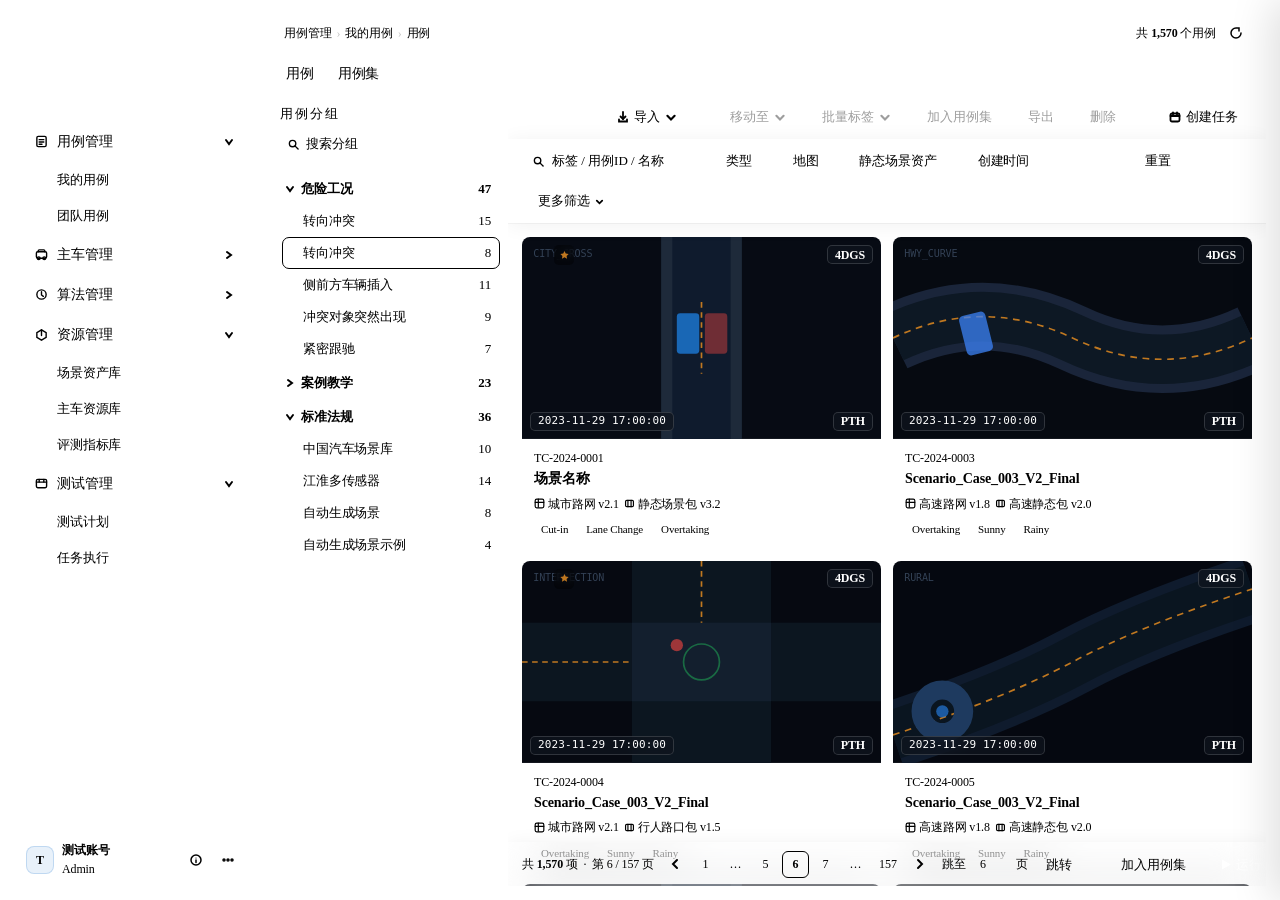
==== 仿真平台.html @ e7476039 "王嘉伟作品集demo Co-authored-by: Copilot <223556219+Copilot@users.noreply.github.com>" ====
﻿<!doctype html>
<html lang="zh-CN" data-theme="light">
<head>
<meta charset="utf-8"/>
<script>
(function(){var t=new URLSearchParams(window.location.search).get('theme')||localStorage.getItem('simone-theme')||'light';document.documentElement.setAttribute('data-theme',t);try{localStorage.setItem('simone-theme',t);}catch(e){}})();
</script>
<meta name="viewport" content="width=device-width,initial-scale=1"/>
<title>SimOne 4.0 · 我的用例（卡片视图）</title>
<style>
:root {
  /* Layout constants  not in tokens.css */
  --sidebar-w: 240px;
  --tree-w: 240px;
  --pad: 14px;
  --gap: 14px;
  /* Alias for cards / panels that still reference these names */
  --r-3: var(--r-xl);
  --t: var(--dur-base) var(--ease-out);
  --t-fast: var(--dur-fast) var(--ease-out);
  /* Frosted glass RGB for filterbar / pagination (light default) */
  /* --filterbar-glass-rgb set by tokens.css */
  --lh-body: var(--lh-base);
  --fw-normal: var(--fw-regular);
  --fs-md: var(--fs-base);
}
*{box-sizing:border-box;margin:0;padding:0}
html,body{height:100%}
body{background:var(--color-bg-app);color:var(--color-text-1);font-family:var(--font-sans);font-size:14px;line-height:1.5;letter-spacing:-.01em;-webkit-font-smoothing:antialiased;overflow:hidden}
a{color:inherit;text-decoration:none}
button,input,select,textarea{font:inherit;color:inherit}
button{border:0;background:none;padding:0;cursor:pointer}
input,textarea{outline:none}
:focus-visible{outline:2px solid var(--color-focus);outline-offset:2px;border-radius:var(--r-md)}
/* App shell */
.app{height:100vh;padding:var(--pad);display:flex;gap:var(--gap);align-items:stretch}
/* Sidebar */
.gside{width:var(--sidebar-w);flex-shrink:0;border-radius:var(--r-3);background:var(--color-surface-1);border:1px solid var(--color-border);box-shadow:var(--shadow-md);display:grid;grid-template-rows:auto 1fr auto;overflow:visible;position:relative}
.ghead{position:relative;display:flex;flex-direction:column;justify-content:center;gap:5px;padding:16px 14px;border-bottom:1px solid var(--color-table-border);background:url('mq8s9unp-logo-BG.png') left center/cover no-repeat;border-radius:12px 12px 0 0;min-height:84px}
.ghead-row{display:flex;align-items:center;gap:9px}
.logo{display:flex;align-items:center;flex-shrink:0}
.logo-svg{width:28px;height:26px;display:block}
.brand-name{font-size:18px;font-weight:700;letter-spacing:-.01em;line-height:1}
.brand-ver{font-size:12px;color:var(--color-text-4);font-family:var(--font-mono);padding-left:37px}
.gnav{padding:8px 8px 8px;margin-top:16px;display:grid;align-content:start;gap:1px;overflow-y:auto;overflow-x:hidden}
.gitem{display:grid;grid-template-columns:16px 1fr auto;align-items:center;gap:8px;padding:8px 10px;border-radius:8px;border:1px solid transparent;color:var(--color-text-2);cursor:pointer;user-select:none;font-size:14px;transition:background var(--t),border-color var(--t),color var(--t)}
.gitem:hover{background:var(--color-sidebar-item-hover);border-color:var(--color-border);color:var(--color-text-1)}
.gitem.expanded{color:var(--color-text-1);font-weight:500}
.ic-w{width:16px;height:16px;display:grid;place-items:center;color:var(--color-text-3)}
.ic-w svg{width:13px;height:13px;fill:none;stroke:currentColor;stroke-width:1.5;stroke-linecap:round}
.chev{width:12px;height:12px;fill:none;stroke:currentColor;stroke-width:2;stroke-linecap:round;transition:transform var(--t)}
.gitem.expanded .chev{transform:rotate(90deg)}
.gsub{display:none;padding-left:6px}
.gsub.show{display:block}
.gsubitem{height:36px;padding:0 10px 0 28px;display:flex;align-items:center;gap:7px;border-radius:var(--r-md);border:1px solid transparent;color:var(--color-sidebar-fg);font-size:13px;cursor:pointer;user-select:none;transition:background var(--t),color var(--t);position:relative}
.gsubitem:hover{background:var(--color-sidebar-item-hover);color:var(--color-text-1)}
.gsubitem.active{background:var(--color-sidebar-item-active);border-color:transparent;color:var(--color-sidebar-fg-active);font-weight:500}
.gsubitem.active::before{content:'';position:absolute;left:5px;top:6px;bottom:6px;width:2.5px;border-radius:0 var(--r-pill) var(--r-pill) 0;background:var(--color-sidebar-active-bar)}
.bdot{width:6px;height:6px;border-radius:50%;background:var(--color-sidebar-active-bar);flex-shrink:0;margin-left:auto}
.gfoot{border-top:1px solid var(--color-table-border);padding:8px 12px;display:flex;align-items:center;gap:8px;position:relative;z-index:1000}
.user-row{display:grid;grid-template-columns:28px 1fr;gap:8px;align-items:center;flex:1;min-width:0}
.avatar{width:28px;height:28px;border-radius:8px;background:rgba(34,114,204,.10);border:1px solid rgba(34,114,204,.2);display:grid;place-items:center;font-size:12px;font-weight:700;color:var(--color-accent)}
.user-row strong{display:block;font-size:12px;font-weight:600}
.user-row span{display:block;font-size:12px;color:var(--color-text-3);margin-top:1px}
.gfoot-icons{display:flex;align-items:center;gap:4px;flex-shrink:0}
/* Main panel */
.main{flex:1;min-width:0;border-radius:var(--r-3);background:var(--color-surface-1);border:1px solid var(--color-border);box-shadow:var(--shadow-md);overflow:hidden;display:grid;grid-template-rows:38px 42px 1fr}
.breadcrumb{height:38px;padding:0 16px;display:flex;align-items:center;gap:5px;border-bottom:1px solid var(--color-table-border);font-size:12px;color:var(--color-text-3);flex-shrink:0}
.breadcrumb a{color:var(--color-text-3);transition:color var(--t)}
.breadcrumb a:hover{color:var(--color-text-1)}
.breadcrumb .sep{color:rgba(0,0,0,.22)}
.breadcrumb .cur{color:var(--color-text-1);font-weight:500}
.bc-end{margin-left:auto;display:flex;align-items:center;gap:6px}
.tabs-row{height:42px;display:flex;align-items:center;padding:0 16px;border-bottom:1px solid var(--color-table-border);flex-shrink:0}
.tabs{display:flex;align-items:center;gap:20px}
.tab{position:relative;height:42px;display:flex;align-items:center;color:var(--color-text-3);cursor:pointer;user-select:none;font-size:14px;padding:0 2px;transition:color var(--t)}
.tab:hover{color:var(--color-text-1)}
.tab.active{color:var(--color-accent);font-weight:500}
.tab.active::after{content:'';position:absolute;left:0;right:0;bottom:0;height:2px;background:var(--color-accent);border-radius:999px 999px 0 0}
.content{display:grid;grid-template-columns:var(--tree-w) 1fr;overflow:hidden;min-height:0}
/* Tree */
.treepane{border-right:1px solid var(--color-table-border);display:grid;grid-template-rows:auto 1fr;overflow:hidden}
.tree-head{padding:10px 12px 8px;border-bottom:1px solid var(--color-table-border)}
.tree-lbl{font-size:13px;letter-spacing:.16em;text-transform:uppercase;color:var(--color-text-1);margin-bottom:6px}
.tree-search{height:29px;border-radius:7px;border:1px solid var(--color-border);background:var(--color-surface-2);display:grid;grid-template-columns:26px 1fr;align-items:center;overflow:hidden}
.ts-ico{display:grid;place-items:center;color:var(--color-text-4)}
.ts-ico svg{width:11px;height:11px}
.tree-search input{border:0;background:transparent;color:var(--color-text-1);font-size:13px;min-width:0}
.tree-search input::placeholder{color:var(--color-text-4)}
.tree-list{overflow-y:auto;padding:6px 8px 10px}
.tg{margin-bottom:2px}
.tg-hdr{display:flex;align-items:center;gap:6px;height:32px;padding:0 8px;border-radius:7px;border:1px solid transparent;color:var(--color-text-3);cursor:pointer;user-select:none;font-size:13px;font-weight:600;transition:background var(--t),color var(--t)}
.tg-hdr:hover{background:var(--color-surface-2);color:var(--color-text-2)}
.tg-arrow{width:10px;height:10px;fill:none;stroke:currentColor;stroke-width:2;stroke-linecap:round;transition:transform var(--t)}
.tg-hdr.open .tg-arrow{transform:rotate(90deg)}
.tg-cnt{margin-left:auto;font-family:var(--font-mono);font-size:13px;color:var(--color-text-4);width:32px;min-width:32px;text-align:right;font-variant-numeric:tabular-nums;flex-shrink:0}
.tg-body{padding-left:6px;display:none}
.tg-body.open{display:block}
.ti{display:flex;align-items:center;gap:7px;height:32px;padding:0 8px;border-radius:7px;border:1px solid transparent;color:var(--color-text-2);cursor:pointer;user-select:none;font-size:13px;position:relative;white-space:nowrap;overflow:hidden;transition:background var(--t),border-color var(--t),color var(--t)}
.ti:hover{background:var(--color-surface-2);border-color:rgba(0,0,0,.06)}
.ti.sel{background:var(--color-accent-bg);border-color:var(--color-accent-border);color:var(--color-accent)}
.ti .dot{width:5px;height:5px;border-radius:50%;background:var(--color-text-4);flex-shrink:0}
.ti.sel .dot{background:var(--color-accent)}
.ti .cnt{margin-left:auto;font-family:var(--font-mono);font-size:13px;color:var(--color-text-4);width:32px;min-width:32px;text-align:right;font-variant-numeric:tabular-nums;flex-shrink:0}
.ti.sel .cnt{color:var(--color-accent)}
.ti-lbl{flex:1;min-width:0;overflow:hidden;text-overflow:ellipsis;white-space:nowrap}
.ti-ops{display:none;position:absolute;right:4px;align-items:center;gap:1px}
.ti:hover .ti-ops{display:flex}
/* Right pane */
.mpane{display:flex;flex-direction:column;overflow-y:auto;overflow-x:hidden;min-width:0}
.toolbar{padding:7px 16px 6px;display:flex;align-items:center;gap:8px;border-bottom:1px solid var(--color-table-border);flex-shrink:0}
.toolbar .sep{width:1px;height:18px;background:var(--color-border);margin:0 4px;flex-shrink:0}
.toolbar-end{margin-left:auto;display:flex;align-items:center;gap:6px}
.filterbar{padding:6px 16px;display:flex;align-items:center;gap:8px;flex-wrap:wrap;border-bottom:1px solid var(--color-table-border);flex-shrink:0;position:sticky;top:0;z-index:20;isolation:isolate;will-change:transform;backdrop-filter:blur(24px) saturate(140%);-webkit-backdrop-filter:blur(24px) saturate(140%);background:rgba(var(--filterbar-glass-rgb),0.88);box-shadow:0 2px 20px rgba(0,0,0,0.06),0 1px 0 rgba(0,0,0,0.04)}
.fsel{height:32px;border-radius:var(--r-1);border:1px solid var(--color-border);background:var(--color-surface-2);color:var(--color-text-1);font-size:13px;padding:0 10px;cursor:pointer;display:flex;align-items:center;gap:4px;user-select:none;white-space:nowrap;transition:border-color var(--t)}
.fsel:hover{border-color:rgba(0,0,0,.15)}
.fsel svg{width:9px;height:9px;fill:none;stroke:var(--color-text-4);stroke-width:2;stroke-linecap:round}
.fsep{width:1px;height:16px;background:var(--color-border);flex-shrink:0}
.search-inline{height:32px;border-radius:var(--r-1);border:1px solid var(--color-border);background:var(--color-surface-2);display:grid;grid-template-columns:28px 1fr;align-items:center;overflow:hidden;min-width:180px}
.search-inline:focus-within{border-color:var(--color-accent);box-shadow:0 0 0 2px var(--color-accent-bg)}
.si-ico{display:grid;place-items:center;color:var(--color-text-4)}
.si-ico svg{width:11px;height:11px}
.search-inline input{border:0;background:transparent;color:var(--color-text-1);font-size:13px;min-width:0}
.search-inline input::placeholder{color:var(--color-text-4)}
.sel-bar{padding:5px 14px;display:none;align-items:center;gap:8px;background:var(--color-accent-bg);border-bottom:1px solid var(--color-accent-border);flex-shrink:0;font-size:12px;color:var(--color-accent)}
.sel-bar.show{display:flex}
.card-scroller{flex:1;overflow:visible;padding:14px;scrollbar-gutter:stable;padding-top:14px}
.card-grid{display:grid;grid-template-columns:repeat(auto-fill,minmax(260px,1fr));gap:12px}
/* Cards */
.case-card{border-radius:10px;background:var(--color-surface-1);border:1px solid var(--color-border);box-shadow:var(--shadow-sm);overflow:hidden;cursor:pointer;position:relative;transition:border-color var(--t),box-shadow var(--t),transform var(--t-fast)}
.case-card:hover{border-color:rgba(34,114,204,.26);box-shadow:0 4px 16px rgba(0,0,0,.10),0 1px 4px rgba(0,0,0,.05);transform:translateY(-1px)}
.case-card.selected{border-color:var(--color-accent);box-shadow:0 0 0 3px rgba(34,114,204,.12),var(--shadow-sm)}
.card-cb{position:absolute;top:8px;left:8px;width:18px;height:18px;border-radius:5px;border:1.5px solid rgba(255,255,255,.88);background:rgba(255,255,255,.72);backdrop-filter:blur(4px);display:grid;place-items:center;opacity:0;transition:opacity var(--t);z-index:3}
.case-card:hover .card-cb,.case-card.selected .card-cb{opacity:1}
.case-card.selected .card-cb{border-color:var(--color-accent);background:var(--color-accent)}
.case-card.selected .card-cb::after{content:'';display:block;width:5px;height:8px;border:2px solid #fff;border-top:0;border-left:0;transform:rotate(45deg) translate(-1px,-1px)}
.p-star{position:absolute;top:8px;left:32px;width:20px;height:20px;border-radius:5px;background:rgba(0,0,0,.42);backdrop-filter:blur(4px);display:grid;place-items:center;z-index:3}
.card-thumb{aspect-ratio:16/9;overflow:hidden;position:relative;background:var(--color-bg-app)}
.card-thumb svg{width:100%;height:100%;display:block}
.type-badge{position:absolute;top:8px;right:8px;height:19px;padding:0 7px;border-radius:5px;font-size:12px;font-weight:600;display:inline-flex;align-items:center;backdrop-filter:blur(8px)}
.badge-4dgs{background:rgba(15,20,30,.75);color:#ffffff;border:1px solid rgba(255,255,255,.15);backdrop-filter:blur(8px)}
.sub-badge{position:absolute;bottom:8px;right:8px;height:19px;padding:0 7px;border-radius:5px;font-size:12px;font-weight:600;display:inline-flex;align-items:center;background:rgba(15,20,30,.75);color:#ffffff;border:1px solid rgba(255,255,255,.15);backdrop-filter:blur(8px)}
.time-badge{position:absolute;bottom:8px;left:8px;height:19px;padding:0 7px;border-radius:5px;font-size:11px;font-weight:400;font-family:var(--font-mono,ui-monospace,'JetBrains Mono',monospace);display:inline-flex;align-items:center;background:rgba(15,20,30,.75);color:#ffffff;border:1px solid rgba(255,255,255,.15);backdrop-filter:blur(8px);letter-spacing:0.01em}
.card-body{padding:10px 12px 8px}
.card-id{font-family:var(--font-mono);font-size:12px;color:var(--color-text-4);margin-bottom:3px}
.card-name{font-size:14px;font-weight:600;color:var(--color-text-1);line-height:1.34;margin-bottom:6px;overflow:hidden;display:-webkit-box;-webkit-line-clamp:2;-webkit-box-orient:vertical}
.card-meta-row{display:flex;align-items:center;gap:5px;flex-wrap:wrap;margin-bottom:6px}
.card-meta-item{display:flex;align-items:center;gap:3px;font-size:12px;color:var(--color-text-3)}
.card-meta-item svg{width:11px;height:11px;fill:none;stroke:currentColor;stroke-width:1.5;stroke-linecap:round;flex-shrink:0}
.card-tags{display:flex;flex-wrap:wrap;gap:4px}
.tag{height:22px;padding:0 7px;border-radius:4px;font-size:11px;font-weight:500;display:inline-flex;align-items:center;background:var(--color-tag-gray-bg);color:var(--color-tag-gray);border:1px solid var(--color-tag-gray-border)}
.t-danger{background:var(--color-tag-red-bg);color:var(--color-tag-red);border:1px solid var(--color-tag-red-border)}
.t-warn{background:var(--color-tag-orange-bg);color:var(--color-tag-orange);border:1px solid var(--color-tag-orange-border)}
.t-accent{background:var(--color-tag-blue-bg);color:var(--color-tag-blue);border:1px solid var(--color-tag-blue-border)}
.t-success{background:var(--color-tag-green-bg);color:var(--color-tag-green);border:1px solid var(--color-tag-green-border)}
.t-purple{background:var(--color-tag-purple-bg);color:var(--color-tag-purple);border:1px solid var(--color-tag-purple-border)}
.card-footer{padding:8px 12px 10px;border-top:1px solid var(--color-table-border);display:flex;align-items:center;gap:6px}
.card-author{display:flex;align-items:center;gap:5px;font-size:12px;color:var(--color-text-3);flex:1;min-width:0;overflow:hidden}
.mini-av{width:18px;height:18px;border-radius:5px;background:var(--color-accent-bg);border:1px solid var(--color-accent-border);display:grid;place-items:center;font-size:12px;font-weight:700;color:var(--color-accent);flex-shrink:0}
.card-date{font-size:12px;color:var(--color-text-4);font-family:var(--font-mono);white-space:nowrap}
.more-btn{width:24px;height:24px;border-radius:6px;display:grid;place-items:center;color:var(--color-text-4);transition:background var(--t),color var(--t)}
.more-btn:hover{background:var(--color-surface-2);color:var(--color-text-2)}
/* Pagination */
.pagination{padding:8px 14px;border-top:1px solid var(--color-table-border);display:flex;align-items:center;gap:8px;flex-shrink:0;height:44px;position:sticky;bottom:0;z-index:20;backdrop-filter:blur(24px);-webkit-backdrop-filter:blur(24px);background:rgba(var(--filterbar-glass-rgb),0.88);box-shadow:0 2px 20px rgba(0,0,0,0.06),0 1px 0 rgba(0,0,0,0.04)}
.pag-l{font-size:12px;color:var(--color-text-3);white-space:nowrap;flex-shrink:0}
.pag-c{display:flex;align-items:center;gap:3px;margin:0 auto}
.pag-btn{height:27px;min-width:27px;padding:0 6px;border-radius:6px;border:1px solid transparent;font-size:12px;color:var(--color-text-3);cursor:pointer;display:grid;place-items:center;transition:background var(--t),border-color var(--t),color var(--t)}
.pag-btn:hover{background:var(--color-surface-2);color:var(--color-text-1)}
.pag-btn.active{background:var(--color-accent-bg);border-color:var(--color-accent-border);color:var(--color-accent);font-weight:600}
.pag-btn svg{width:12px;height:12px;fill:none;stroke:currentColor;stroke-width:2;stroke-linecap:round}
.pag-r{display:flex;align-items:center;gap:6px;flex-shrink:0}
.goto{display:flex;align-items:center;gap:5px;font-size:12px;color:var(--color-text-3)}
.goto input{width:40px;height:27px;border-radius:6px;border:1px solid var(--color-border);background:var(--color-surface-1);text-align:center;font-size:12px}
/* Buttons */
.btn{height:32px;padding:0 14px;border-radius:var(--r-md);border:1px solid var(--btn-default-border);background:var(--btn-default-bg);color:var(--color-text-1);font-size:13px;cursor:pointer;display:inline-flex;align-items:center;gap:5px;white-space:nowrap;transition:background var(--t),border-color var(--t),color var(--t);user-select:none}
.btn:hover{background:var(--btn-default-hover);border-color:var(--btn-default-border);color:var(--color-text-1)}
.btn:disabled { opacity: 0.38; cursor: not-allowed; pointer-events: none; }
.btn.primary{background:var(--color-accent);border-color:var(--color-accent);color:#ffffff}
.btn.primary:hover{background:var(--color-accent-hover);border-color:var(--color-accent-hover);color:#ffffff}
.btn.danger{background:var(--color-danger-bg);border-color:var(--color-danger-border);color:var(--color-danger)}
.btn.danger:hover{background:rgba(192,60,60,.18)}
.btn.flat{}
.btn.flat:hover{background:var(--btn-default-hover);border-color:var(--btn-default-border);color:var(--color-text-1)}
.btn.flat:disabled { opacity: 0.38; cursor: not-allowed; pointer-events: none; }
.btn.sm{height:26px;padding:0 9px;font-size:12px}
.btn svg{width:12px;height:12px;fill:none;stroke:currentColor;stroke-width:1.8;stroke-linecap:round}
.icon-btn{width:28px;height:28px;border-radius:var(--r-md);border:1px solid var(--color-border);background:var(--color-surface-1);display:grid;place-items:center;cursor:pointer;color:var(--color-text-2);transition:background var(--t),border-color var(--t),color var(--t)}
.icon-btn:hover{background:var(--color-surface-1);border-color:var(--color-border-strong);color:var(--color-text-1)}
.icon-btn.active{background:var(--color-accent-bg);border-color:var(--color-accent-border);color:var(--color-accent)}
.icon-btn svg{width:14px;height:14px;fill:none;stroke:currentColor;stroke-width:1.5;stroke-linecap:round}
/* Dropdowns */
.dropdown{position:relative}
.dropdown-menu{position:absolute;top:calc(100% + 4px);left:0;min-width:120px;background:var(--color-surface-1);border:1px solid var(--color-border);border-radius:9px;box-shadow:var(--shadow-md);z-index:100;display:none;padding:4px;overflow:hidden}
.dropdown-menu.right{left:auto;right:0}
.dropdown-menu.open{display:block}
.dd-menu{position:absolute;background:var(--color-surface-1);border:1px solid var(--color-border);border-radius:9px;box-shadow:var(--shadow-md);z-index:100;display:none;padding:4px;min-width:120px}
.dd-menu.open{display:block}
.dd-item{padding:6px 10px;border-radius:6px;font-size:14px;color:var(--color-text-2);cursor:pointer;transition:background var(--t),color var(--t);white-space:nowrap}
.dd-item:hover{background:var(--color-surface-2);color:var(--color-text-1)}
.dd-item.danger{color:var(--color-danger)}
.dd-item.danger:hover{background:var(--color-danger-bg)}
.dd-label{padding:5px 10px 3px;font-size:12px;letter-spacing:.1em;text-transform:uppercase;color:var(--color-text-4)}
.dd-sep{height:1px;background:var(--color-border);margin:3px 0}
/* Drawer */
.drawer-overlay{position:fixed;inset:0;background:rgba(0,0,0,.2);z-index:200;display:none}
.drawer-overlay.open{display:block}
.drawer{position:fixed;top:0;right:0;bottom:0;width:50%;max-width:640px;background:var(--color-surface-1);z-index:201;transform:translateX(100%);transition:transform .22s cubic-bezier(.25,.46,.45,.94);display:grid;grid-template-rows:auto 1fr auto;box-shadow:-8px 0 40px rgba(0,0,0,.13)}
.drawer.open{transform:translateX(0)}
.drawer-head{padding:16px 20px;border-bottom:1px solid var(--color-table-border);display:flex;align-items:center;justify-content:space-between}
.drawer-head strong{font-size:16px;font-weight:700;letter-spacing:-.01em}
.drawer-body{overflow-y:auto;padding:20px}
.drawer-foot{padding:14px 20px;border-top:1px solid var(--color-table-border);display:flex;justify-content:flex-end;gap:8px}
.form-group{margin-bottom:15px}
.form-label{display:block;font-size:12px;font-weight:600;color:var(--color-text-2);margin-bottom:5px}
.req{color:var(--color-danger);margin-left:2px}
.form-input{width:100%;height:32px;border:1px solid var(--color-border);border-radius:var(--r-md);background:var(--color-surface-2);color:var(--color-text-1);font-size:14px;padding:0 10px;transition:border-color var(--t),box-shadow var(--t)}
.form-input:focus{border-color:var(--color-accent);box-shadow:0 0 0 2px var(--color-accent-bg)}
.form-textarea{width:100%;border:1px solid var(--color-border-strong);border-radius:var(--r-md);background:var(--color-surface-1);color:var(--color-text-1);font-size:14px;padding:8px 10px;resize:vertical;min-height:72px;transition:border-color var(--t),box-shadow var(--t)}
.form-textarea:focus{border-color:var(--color-accent);box-shadow:0 0 0 2px var(--color-accent-bg)}
.form-select{width:100%;height:32px;border:1px solid var(--color-border-strong);border-radius:var(--r-md);background:var(--color-surface-1);color:var(--color-text-1);font-size:14px;padding:0 10px;transition:border-color var(--t),box-shadow var(--t);appearance:none;cursor:pointer}
.form-select:focus{border-color:var(--color-accent);box-shadow:0 0 0 2px var(--color-accent-bg)}
.form-row{display:grid;grid-template-columns:1fr 1fr;gap:12px}
/* Modal */
.modal-overlay{position:fixed;inset:0;background:rgba(0,0,0,.22);z-index:2000;display:none;align-items:center;justify-content:center}
.modal-overlay.open{display:flex}
.modal{background:var(--color-surface-1);border-radius:14px;border:1px solid var(--color-border);box-shadow:var(--shadow-float);width:440px;max-width:90vw;display:grid;grid-template-rows:auto 1fr auto;animation:modal-in .18s cubic-bezier(.34,1.3,.64,1)}
@keyframes modal-in{from{opacity:0;transform:scale(.95) translateY(8px)}}
.modal-head{padding:16px 20px;border-bottom:1px solid var(--color-table-border);display:flex;align-items:center;justify-content:space-between}
.modal-head strong{font-size:14px;font-weight:700}
.modal-body{padding:20px;overflow-y:auto;max-height:60vh}
.modal-foot{padding:14px 20px;border-top:1px solid var(--color-table-border);display:flex;justify-content:flex-end;gap:8px}
.danger-icon{width:40px;height:40px;border-radius:12px;background:var(--color-danger-bg);border:1px solid var(--color-danger-border);display:grid;place-items:center;margin-bottom:12px}
.danger-icon svg{width:20px;height:20px;fill:none;stroke:var(--color-danger);stroke-width:1.8;stroke-linecap:round}
.modal-body p{font-size:14px;color:var(--color-text-2);line-height:1.55}
.hl{font-weight:600;color:var(--color-text-1)}
.close-btn{width:28px;height:28px;border-radius:7px;border:1px solid var(--color-border);background:transparent;display:grid;place-items:center;cursor:pointer;color:var(--color-text-3);transition:background var(--t),color var(--t)}
.close-btn:hover{background:var(--color-surface-2);color:var(--color-text-1)}
.close-btn svg{width:14px;height:14px;fill:none;stroke:currentColor;stroke-width:2;stroke-linecap:round}
/* Toast */
.toast-area{position:fixed;bottom:24px;right:24px;z-index:500;display:grid;gap:8px;pointer-events:none}
.toast{display:flex;align-items:center;gap:9px;padding:9px 14px;border-radius:10px;background:var(--color-text-1);color:#fff;font-size:14px;box-shadow:0 4px 16px rgba(0,0,0,.18);transform:translateY(14px);opacity:0;animation:toast-in .22s cubic-bezier(.34,1.3,.64,1) forwards;pointer-events:all}
.toast.success-toast{background:var(--color-success-bg);border:1px solid var(--color-success-border);color:var(--color-success)}
.toast.error-toast{background:var(--color-danger-bg);border:1px solid var(--color-danger-border);color:var(--color-danger)}
@keyframes toast-in{to{transform:translateY(0);opacity:1}}
::-webkit-scrollbar{width:5px;height:5px}
::-webkit-scrollbar-track{background:transparent}
::-webkit-scrollbar-thumb{background:rgba(0,0,0,.12);border-radius:999px}
::-webkit-scrollbar-thumb:hover{background:rgba(0,0,0,.2)}

/* ── Card hover action bar ── */
.case-card{position:relative;overflow:visible}
.card-thumb{position:relative;overflow:hidden;border-radius:8px 8px 0 0}
.card-hover-bar{position:absolute;bottom:0;left:0;right:0;background:linear-gradient(to top,rgba(0,0,0,.65) 0%,transparent 100%);padding:8px;display:flex;justify-content:flex-end;gap:4px;opacity:0;transition:opacity .15s;pointer-events:none}
.case-card:hover .card-hover-bar{opacity:1;pointer-events:all}
.card-act-btn{width:26px;height:26px;border-radius:6px;background:rgba(255,255,255,.18);border:1px solid rgba(255,255,255,.22);display:grid;place-items:center;cursor:pointer;color:#fff;transition:background .12s;flex-shrink:0}
.card-act-btn:hover{background:rgba(255,255,255,.35)}
.card-act-btn svg{width:13px;height:13px;fill:none;stroke:currentColor;stroke-width:1.6;stroke-linecap:round;stroke-linejoin:round}
/* Per-card more dropdown */
.card-more-wrap{position:relative}
.card-more-menu{position:absolute;right:0;bottom:30px;z-index:210;min-width:148px;background:var(--color-surface-1);border:1px solid var(--color-border);border-radius:10px;box-shadow:0 8px 28px rgba(0,0,0,.14);padding:4px;display:none}
.card-more-menu.open{display:block}
.card-more-item{padding:7px 12px;font-size:13px;color:var(--color-text-1);cursor:pointer;border-radius:7px;display:flex;align-items:center;gap:8px;transition:background .1s;white-space:nowrap}
.card-more-item:hover{background:var(--color-surface-2)}
.card-more-item.danger-item{color:var(--color-danger)}
.card-more-item.danger-item:hover{background:var(--color-danger-bg)}
.card-more-item svg{width:13px;height:13px;fill:none;stroke:currentColor;stroke-width:1.6;stroke-linecap:round;stroke-linejoin:round;flex-shrink:0}
/* Star interactive */
.p-star{cursor:pointer;transition:transform .12s;z-index:2}
.p-star:hover{transform:scale(1.25)}
/* Filter dropdowns */
.fsel{position:relative;user-select:none;cursor:pointer}
.filter-dd{position:absolute;top:calc(100% + 4px);left:0;min-width:170px;background:var(--color-surface-1);border:1px solid var(--color-border);border-radius:10px;box-shadow:0 8px 28px rgba(0,0,0,.13);padding:4px;z-index:160;display:none}
.filter-dd.open{display:block}
.filter-dd-head{padding:6px 10px 4px;font-size:11px;color:var(--color-text-4);letter-spacing:.06em;text-transform:uppercase;font-weight:500}
.filter-dd-sep{height:1px;background:var(--color-border);margin:4px 0}
.filter-opt{padding:7px 12px;font-size:13px;color:var(--color-text-1);cursor:pointer;border-radius:7px;display:flex;align-items:center;gap:8px;transition:background .1s;white-space:nowrap}
.filter-opt:hover{background:var(--color-surface-2)}
.filter-opt.checked{color:var(--color-accent);font-weight:500}
.filter-opt .fo-check{width:14px;height:14px;border:1px solid var(--color-border-strong);border-radius:3px;display:grid;place-items:center;flex-shrink:0;font-size:10px}
.filter-opt.checked .fo-check{background:var(--color-accent);border-color:var(--color-accent);color:#fff}
/* 更多筛选 panel */
.more-filter-panel{background:var(--color-surface-1);border-top:1px solid var(--color-table-border);padding:12px 16px;gap:10px;flex-wrap:wrap;align-items:flex-end;display:none}
.more-filter-panel.open{display:flex}
.mfp-group{display:flex;flex-direction:column;gap:4px;min-width:140px}
.mfp-label{font-size:12px;color:var(--color-text-2);font-weight:500}
.mfp-input,.mfp-select{height:32px;border:1px solid var(--color-border);border-radius:8px;padding:0 10px;font-size:13px;background:var(--color-surface-2);color:var(--color-text-1);outline:none;transition:border-color .12s}
.mfp-input:focus,.mfp-select:focus{border-color:var(--color-accent)}
/* Import modal */
.upload-zone{border:2px dashed var(--color-border-strong);border-radius:10px;padding:32px 20px;text-align:center;cursor:pointer;transition:border-color .15s,background .15s;display:flex;flex-direction:column;align-items:center;gap:8px}
.upload-zone:hover,.upload-zone.drag{border-color:var(--color-accent);background:var(--color-accent-bg)}
.upload-zone svg{width:32px;height:32px;stroke:var(--color-text-4);fill:none;stroke-width:1.4;stroke-linecap:round}
.upload-zone .uz-title{font-size:14px;font-weight:500;color:var(--color-text-1)}
.upload-zone .uz-hint{font-size:12px;color:var(--color-text-4)}
.upload-zone .uz-link{color:var(--color-accent);cursor:pointer}
/* Add-to-set modal */
.set-list{display:grid;gap:6px;max-height:220px;overflow-y:auto}
.set-item{display:flex;align-items:center;gap:10px;padding:10px 12px;border:1px solid var(--color-border);border-radius:9px;cursor:pointer;transition:border-color .12s,background .12s}
.set-item:hover{border-color:var(--color-accent-border);background:var(--color-accent-bg)}
.set-item.selected{border-color:var(--color-accent);background:var(--color-accent-bg)}
.set-item-icon{width:32px;height:32px;border-radius:8px;background:var(--color-accent-bg);display:grid;place-items:center;flex-shrink:0}
.set-item-icon svg{width:16px;height:16px;fill:none;stroke:var(--color-accent);stroke-width:1.5;stroke-linecap:round}
.set-item-info{flex:1;min-width:0}
.set-item-name{font-size:13px;font-weight:500;color:var(--color-text-1);overflow:hidden;text-overflow:ellipsis;white-space:nowrap}
.set-item-meta{font-size:12px;color:var(--color-text-4)}
.set-item-chk{width:16px;height:16px;border:1px solid var(--color-border-strong);border-radius:4px;display:grid;place-items:center;flex-shrink:0;font-size:11px}
.set-item.selected .set-item-chk{background:var(--color-accent);border-color:var(--color-accent);color:#fff}
/* Column settings */
.col-settings-wrap{position:relative}
.col-settings-dd{position:absolute;right:0;top:calc(100% + 4px);width:200px;background:var(--color-surface-1);border:1px solid var(--color-border);border-radius:10px;box-shadow:0 8px 28px rgba(0,0,0,.13);padding:6px;z-index:200;display:none}
.col-settings-dd.open{display:block}
.col-settings-item{display:flex;align-items:center;justify-content:space-between;padding:6px 8px;border-radius:7px;cursor:pointer;font-size:13px;color:var(--color-text-1)}
.col-settings-item:hover{background:var(--color-surface-2)}
.col-toggle{width:30px;height:17px;border-radius:999px;background:var(--color-accent);position:relative;transition:background .15s;flex-shrink:0}
.col-toggle.off{background:var(--color-border-strong)}
.col-toggle::after{content:'';position:absolute;top:2.5px;right:2.5px;width:12px;height:12px;border-radius:50%;background:#fff;transition:right .15s,left .15s}
.col-toggle.off::after{left:2.5px;right:auto}
/* Tree node more dropdown */
.ti{position:relative}
.ti-more-menu{position:absolute;right:0;top:calc(100% + 2px);z-index:210;min-width:130px;background:var(--color-surface-1);border:1px solid var(--color-border);border-radius:10px;box-shadow:0 8px 24px rgba(0,0,0,.13);padding:4px;display:none}
.ti-more-menu.open{display:block}
.ti-more-item{padding:7px 12px;font-size:13px;color:var(--color-text-1);cursor:pointer;border-radius:7px;display:flex;align-items:center;gap:8px;white-space:nowrap}
.ti-more-item:hover{background:var(--color-surface-2)}
.ti-more-item.danger-item{color:var(--color-danger)}
.ti-more-item.danger-item:hover{background:var(--color-danger-bg)}
.ti-more-item svg{width:13px;height:13px;fill:none;stroke:currentColor;stroke-width:1.5;stroke-linecap:round;stroke-linejoin:round;flex-shrink:0}
/* Refresh spin */
@keyframes spin360{to{transform:rotate(360deg)}}
.btn-spin svg{animation:spin360 .7s linear infinite}


/* App Switcher */
.app-switcher-wrap{position:relative;margin-left:auto}
.app-switcher { width:26px; height:26px; border-radius:var(--r-1); background:transparent; border:none; cursor:pointer; display:flex; align-items:center; justify-content:center; flex-shrink:0; }
.app-switcher:hover{background:rgba(0,0,0,0.10)}
.app-switcher img{width:14px;height:14px;opacity:.7}
.app-switch-menu{position:absolute;left:0;top:calc(100% + 6px);width:148px;background:var(--color-surface-2);border:1px solid var(--color-border);border-radius:var(--r-lg);box-shadow:var(--shadow-pop);z-index:var(--z-dropdown);padding:4px;display:none}
.app-switch-menu.open{display:block}
.app-switch-menu-title{padding:6px 10px 4px;font-size:11px;color:var(--color-text-4);letter-spacing:.12em;text-transform:uppercase}
.app-switch-item{display:flex;align-items:center;gap:8px;padding:7px 10px;border-radius:var(--r-md);cursor:pointer;font-size:13px;color:var(--color-text-2);transition:background var(--t),color var(--t)}
.app-switch-item:hover{background:var(--color-table-row-hover);color:var(--color-text-1)}
.app-switch-item.selected{color:var(--color-accent)}
.app-switch-radio{width:14px;height:14px;border-radius:50%;border:1.5px solid var(--color-border);flex-shrink:0;display:flex;align-items:center;justify-content:center;transition:border-color var(--t)}
.app-switch-item.selected .app-switch-radio{border-color:var(--color-accent)}
.app-switch-radio::after{content:'';width:4px;height:4px;border-radius:50%;background:transparent;transition:background var(--t)}
.app-switch-item.selected .app-switch-radio::after{background:var(--color-accent)}
[data-theme="dark"] .app-switcher { width:26px; height:26px; border-radius:var(--r-1); background:transparent; border:none; cursor:pointer; display:flex; align-items:center; justify-content:center; flex-shrink:0; }
[data-theme="dark"] .app-switcher:hover{background:rgba(255,255,255,0.10)}
[data-theme="dark"] .app-switcher img{filter:invert(1);opacity:.7}


.theme-menu-wrap .dd-item.has-sub{display:flex;align-items:center;gap:8px;position:relative}
.theme-menu-wrap .dd-item.has-sub>.sub-menu{display:none;position:absolute;left:calc(100% + 4px);bottom:0;min-width:140px;z-index:9999}
.theme-menu-wrap .dd-item.has-sub:hover>.sub-menu{display:block}
.theme-menu-wrap .sub-menu .dd-item{display:flex;align-items:center;gap:8px}

/* WorldSim / LogSim Modal */
.ws-modal { width: 645px; max-width: 96vw; }
.ws-body { padding: 24px 40px 20px; display: flex; flex-direction: column; gap: 14px; max-height: 68vh; overflow-y: auto; }
.ws-field { display: flex; flex-direction: column; gap: 5px; }
.ws-label { font-size: 13px; font-weight: 500; color: var(--color-text-2); letter-spacing: 0.02em; }
.ws-label .req { color: var(--color-danger); margin-left: 2px; }
.ws-input, .ws-select, .ws-textarea {
  height: 36px; padding: 0 12px;
  background: var(--color-surface-2);
  border: 1px solid var(--color-border);
  border-radius: var(--r-1);
  font-size: 13px; font-family: var(--font-sans); color: var(--color-text-1);
  outline: none; transition: border-color 0.15s;
}
.ws-input:focus, .ws-select:focus, .ws-textarea:focus {
  border-color: var(--color-accent);
  box-shadow: 0 0 0 3px var(--color-focus);
}
.ws-textarea { height: auto; padding: 10px 12px; resize: vertical; }
.ws-readonly {
  height: 36px; padding: 0 12px; display: flex; align-items: center;
  background: var(--color-surface-2);
  border: 1px solid var(--color-border);
  border-radius: var(--r-1);
  font-size: 13px; color: var(--color-text-3);
}
.ws-row { display: grid; grid-template-columns: 1fr 1fr; gap: 14px; }
.ws-half {}
.ws-upload-card {
  height: 80px; border: 1px dashed var(--color-border);
  border-radius: var(--r-1); display: flex; flex-direction: column;
  align-items: center; justify-content: center; gap: 6px;
  background: var(--color-surface-2); color: var(--color-text-3);
  font-size: 12px; cursor: pointer; transition: border-color 0.15s, background 0.15s;
}
.ws-upload-card:hover { border-color: var(--color-accent); background: var(--color-accent-bg); color: var(--color-accent); }
.ws-upload-zone {
  border: 1px dashed var(--color-border); border-radius: var(--r-1);
  padding: 20px 16px; display: flex; flex-direction: column;
  align-items: center; gap: 6px;
  background: var(--color-surface-2); color: var(--color-text-3); cursor: pointer;
  transition: border-color 0.15s, background 0.15s;
}
.ws-upload-zone:hover, .ws-upload-zone.drag { border-color: var(--color-accent); background: var(--color-accent-bg); }

/* Multi-tag select */
.ws-tag-wrap { position:relative; }
.ws-tag-box {
  min-height:36px; padding:4px 32px 4px 8px;
  background:var(--color-surface-2); border:1px solid var(--color-border);
  border-radius:var(--r-1); display:flex; flex-wrap:wrap; gap:4px; align-items:center;
  cursor:pointer; position:relative; transition:border-color .15s;
}
.ws-tag-box:focus-within, .ws-tag-box.open { border-color:var(--color-accent); box-shadow:0 0 0 3px var(--color-focus); }
.ws-tag-box .ph { font-size:13px; color:var(--color-text-3); line-height:28px; }
.ws-tag-chip { display:inline-flex; align-items:center; gap:3px; height:22px; padding:0 6px;
  background:var(--color-accent-bg); border:1px solid var(--color-accent-border);
  border-radius:4px; font-size:11px; color:var(--color-accent); white-space:nowrap; }
.ws-tag-chip .rm { cursor:pointer; line-height:1; font-size:13px; margin-left:1px; opacity:.7; }
.ws-tag-chip .rm:hover { opacity:1; }
.ws-tag-arrow { position:absolute; right:10px; top:50%; transform:translateY(-50%); color:var(--color-text-3); pointer-events:none; }
.ws-tag-dd {
  position:absolute; left:0; right:0; top:calc(100% + 4px); z-index:400;
  background:var(--color-surface-2); border:1px solid var(--color-border);
  border-radius:var(--r-1); box-shadow:var(--shadow-md); max-height:200px; overflow-y:auto;
  display:none; padding:4px;
}
.ws-tag-dd.open { display:block; }
.ws-tag-opt {
  display:flex; align-items:center; gap:8px; padding:7px 10px;
  border-radius:6px; font-size:13px; color:var(--color-text-1); cursor:pointer;
}
.ws-tag-opt:hover { background:var(--color-accent-bg); }
.ws-tag-opt.selected { color:var(--color-accent); }
.ws-tag-cb { width:14px; height:14px; border-radius:3px; border:1px solid var(--color-border);
  display:flex; align-items:center; justify-content:center; flex-shrink:0;
  background:var(--color-surface-2); }
.ws-tag-opt.selected .ws-tag-cb { background:var(--color-accent); border-color:var(--color-accent); }
.ws-tag-cb-check { display:none; }
.ws-tag-opt.selected .ws-tag-cb-check { display:block; }

.ws-upload-hint { font-size: 13px; color: var(--color-text-2); }
.ws-upload-sub { font-size: 12px; color: var(--color-text-3); }

/* Move Modal */
.move-modal { width: 520px; max-width: 96vw; }
.move-modal-body { padding: 0 0 4px; display:flex; flex-direction:column; overflow:hidden; }
.move-crumb {
  padding: 10px 24px 10px;
  background: var(--color-surface-2);
  border-bottom: 1px solid var(--color-divider);
  font-size: 12px; color: var(--color-text-3);
  display: flex; align-items: center; gap: 4px; min-height: 38px;
  flex-wrap: wrap;
}
.move-crumb .crumb-seg { color: var(--color-text-2); }
.move-crumb .crumb-sep { color: var(--color-text-3); margin: 0 2px; }
.move-crumb .crumb-err { color: var(--color-danger); font-size: 12px; }
.move-crumb-ph { color: var(--color-text-3); font-size: 12px; }
.move-tree {
  padding: 8px 0;
  max-height: 320px; overflow-y: auto;
  flex: 1;
}
.move-tree-node { user-select: none; }
.move-tree-row {
  display: flex; align-items: center; gap: 0;
  height: 36px; cursor: pointer;
  padding-left: 16px;
  border-radius: 0;
  position: relative;
  transition: background 0.12s;
}
.move-tree-row:hover { background: var(--color-accent-bg); }
.move-tree-row.selected { background: var(--color-accent-bg); }
.move-tree-row.selected::before {
  content: ''; position: absolute; left: 0; top: 0; bottom: 0; width: 2px;
  background: var(--color-accent); border-radius: 0 2px 2px 0;
}
.move-tree-toggle {
  width: 20px; height: 20px; display: flex; align-items: center; justify-content: center;
  flex-shrink: 0; color: var(--color-text-3); transition: transform 0.18s;
}
.move-tree-toggle.open { transform: rotate(90deg); }
.move-tree-toggle svg { width: 12px; height: 12px; }
.move-tree-icon { width: 16px; height: 16px; flex-shrink: 0; margin-right: 6px; color: var(--color-text-3); }
.move-tree-label { font-size: 13px; color: var(--color-text-1); flex: 1; }
.move-tree-row.selected .move-tree-label { color: var(--color-accent); font-weight: 500; }
.move-tree-children { display: none; }
.move-tree-children.open { display: block; }
.move-tree-leaf .move-tree-row { padding-left: 52px; }
.move-modal-info {
  padding: 8px 24px;
  font-size: 12px; color: var(--color-text-3);
  border-top: 1px solid var(--color-divider);
  background: var(--color-surface-1);
}
.move-modal-info strong { color: var(--color-text-2); }


/* Batch Label Modals */
.bl-modal { width: 520px; max-width: 96vw; }
.bl-body { padding: 20px 32px 16px; display: flex; flex-direction: column; gap: 14px; max-height: 60vh; overflow-y: auto; }
.bl-desc { font-size: 13px; color: var(--color-text-2); line-height: 1.6; }
.bl-tag-list { display: flex; flex-direction: column; gap: 4px; max-height: 280px; overflow-y: auto; }
.bl-tag-item { display: flex; align-items: center; gap: 10px; padding: 9px 12px; border-radius: var(--r-1); border: 1px solid transparent; cursor: pointer; font-size: 13px; transition: background 0.12s, border-color 0.12s; }
.bl-tag-item:hover { background: var(--color-accent-bg); border-color: var(--color-accent-border); }
.bl-tag-item.selected { background: var(--color-accent-bg); border-color: var(--color-accent-border); }
.bl-cb { width: 16px; height: 16px; border-radius: 4px; border: 1.5px solid var(--color-border); flex-shrink: 0; display: flex; align-items: center; justify-content: center; transition: background 0.12s, border-color 0.12s; }
.bl-tag-item.selected .bl-cb { background: var(--color-accent); border-color: var(--color-accent); }
.bl-tag-dot { width: 8px; height: 8px; border-radius: 50%; flex-shrink: 0; }
.bl-info { font-size: 12px; color: var(--color-text-3); padding-top: 4px; }
.bl-warn { display: flex; align-items: flex-start; gap: 8px; padding: 10px 12px; background: var(--color-danger-bg); border: 1px solid var(--color-danger-border); border-radius: var(--r-1); font-size: 12px; color: var(--color-danger); line-height: 1.5; }


/* ===== Task Create Modal ===== */
.task-create-modal{width:685px!important;max-width:96vw;max-height:85vh;display:flex!important;flex-direction:column}
.task-create-modal .modal-body{overflow-y:auto;flex:1;padding:0}
.modal-section{border-bottom:1px solid var(--color-divider)}
.modal-section:last-child{border-bottom:none}
.modal-section-head{display:flex;align-items:center;justify-content:space-between;padding:10px 20px;background:var(--color-bg-content,var(--color-bg-card));font-size:13px;font-weight:600;color:var(--color-text-1);cursor:default}
.modal-section-head.toggleable{cursor:pointer}
.modal-section-head.toggleable:hover{background:var(--color-bg-hover,rgba(0,0,0,.03))}
.section-toggle{font-size:12px;color:var(--color-accent);font-weight:400}
.modal-section-body{padding:12px 20px 16px}
.section-collapsible.collapsed{display:none}
.section-option-row{display:flex;align-items:center;gap:16px;margin-bottom:10px}
.checkbox-label{display:flex;align-items:center;gap:6px;font-size:13px;color:var(--color-text-2);cursor:pointer;user-select:none}
.checkbox-label input[type=checkbox]{width:14px;height:14px;cursor:pointer;accent-color:var(--color-accent)}
.ego-preset{border:1px solid var(--color-divider);border-radius:6px;margin-bottom:8px;overflow:hidden}
.ego-preset-head{display:flex;align-items:center;justify-content:space-between;padding:7px 12px;background:var(--color-bg-hover,rgba(0,0,0,.03));font-size:12px;cursor:pointer;user-select:none}
.ego-preset-head:hover{background:var(--color-bg-hover2,rgba(0,0,0,.06))}
.ego-name{font-weight:500;color:var(--color-text-1)}
.ego-toggle{font-size:12px;color:var(--color-accent)}
.ego-preset-body{padding:10px 12px 4px;display:flex;flex-direction:column;gap:0}
.controller-row{display:flex;align-items:center;gap:8px}
.controller-row .form-select{flex:1}
.ctrl-ver{font-size:11px;color:var(--color-text-3);white-space:nowrap;font-family:var(--font-mono,'JetBrains Mono','IBM Plex Mono',monospace)}
.modal-subsection{border:1px solid var(--color-divider);border-radius:6px;margin-top:8px;overflow:hidden}
.subsection-head{display:flex;align-items:center;justify-content:space-between;padding:7px 12px;background:var(--color-bg-hover,rgba(0,0,0,.03));font-size:12px;font-weight:500;color:var(--color-text-1)}
.subsection-head .btn-link{font-size:12px;color:var(--color-accent);background:none;border:none;cursor:pointer;padding:0;line-height:1}
.subsection-head .btn-link:hover{text-decoration:underline}
.modal-subsection .modal-section-body{padding:8px 12px 8px}
.toggle-wrap{display:flex;align-items:center;height:32px}
.toggle-switch{position:relative;display:inline-block;width:32px;height:18px}
.toggle-switch input{opacity:0;width:0;height:0}
.toggle-slider{position:absolute;cursor:pointer;inset:0;background:var(--color-divider-strong,rgba(0,0,0,.2));border-radius:9px;transition:.2s}
.toggle-slider:before{content:'';position:absolute;width:12px;height:12px;left:3px;top:3px;background:#fff;border-radius:50%;transition:.2s}
.toggle-switch input:checked+.toggle-slider{background:var(--color-accent)}
.toggle-switch input:checked+.toggle-slider:before{transform:translateX(14px)}

</style>
<link rel="stylesheet" href="tokens.css">
<style>
/* dark tokens handled by tokens.css */
[data-theme="dark"] .ghead {
  background-image: url('mq8s9unp-logo-BG.png');
}
[data-theme="dark"] .logo-svg {
  filter: brightness(0) invert(1);
}
[data-theme="dark"] { --filterbar-glass-rgb: 13,13,18; }
[data-theme="dark"] .btn,
[data-theme="dark"] .btn.flat {
  background: rgba(255,255,255,0.09);
  border-color: var(--color-border);
}
[data-theme="dark"] .btn:hover,
[data-theme="dark"] .btn.flat:hover {
  background: rgba(255,255,255,0.14);
  border-color: var(--color-border);
}
[data-theme="dark"] .btn:disabled,


/* ─── Context Menu ─── */
.ctx-menu{position:fixed;z-index:9999;background:var(--color-surface-1);border:1px solid var(--color-border);border-radius:var(--r-lg,8px);box-shadow:var(--shadow-lg);padding:4px 0;min-width:192px;display:none;user-select:none;font-size:13px}
.ctx-item{display:flex;align-items:center;gap:8px;height:32px;padding:0 12px;color:var(--color-text-1);cursor:pointer;transition:background .12s;white-space:nowrap;line-height:1}
.ctx-item:hover{background:var(--color-sidebar-item-hover)}
.ctx-item.danger{color:var(--color-danger,#f04438)}
.ctx-item.danger:hover{background:rgba(240,68,56,.08)}
.ctx-item svg{width:13px;height:13px;flex-shrink:0;fill:none;stroke:currentColor;stroke-width:1.5;stroke-linecap:round;opacity:.55}
.ctx-item .ctx-arrow{margin-left:auto;opacity:.45;font-size:12px;font-weight:400}
.ctx-sep{height:1px;background:var(--color-table-border);margin:3px 0}

/* ===== Tag Search Component ===== */
.tag-srch{position:relative;display:inline-flex;align-items:center;gap:4px;min-width:150px;height:32px;border-radius:var(--r-1);border:1px solid var(--color-border);background:var(--color-surface-2);padding:0 8px 0 28px;cursor:pointer;font-size:13px;transition:border-color var(--t),box-shadow var(--t)}
.tag-srch:hover,.tag-srch.open{border-color:var(--color-accent);box-shadow:0 0 0 2px var(--color-accent-bg)}
.tag-srch .ts-icon{position:absolute;left:8px;top:50%;transform:translateY(-50%);width:12px;height:12px;display:grid;place-items:center;color:var(--color-text-4);pointer-events:none}
.tag-srch .ts-icon svg{width:11px;height:11px}
.ts-chips{display:flex;flex-wrap:nowrap;gap:3px;overflow:hidden;flex:1;align-items:center;min-width:0}
.ts-chip{display:inline-flex;align-items:center;gap:3px;background:var(--color-accent-bg);color:var(--color-accent);border:1px solid var(--color-accent-border);border-radius:4px;padding:1px 5px;font-size:11px;white-space:nowrap;flex-shrink:0}
.ts-chip-del{display:inline-grid;place-items:center;width:12px;height:12px;border-radius:2px;cursor:pointer;opacity:.7;font-size:10px}
.ts-chip-del:hover{opacity:1}
.ts-placeholder{color:var(--color-text-4);font-size:13px;white-space:nowrap}
.ts-count-badge{background:var(--color-accent);color:#fff;border-radius:100px;padding:0 5px;font-size:10px;font-weight:600;flex-shrink:0}
.ts-arrow{flex-shrink:0;width:9px;height:9px;margin-left:2px}
.ts-arrow svg{width:9px;height:9px;fill:none;stroke:var(--color-text-4);stroke-width:2;stroke-linecap:round;transition:transform var(--t)}
.tag-srch.open .ts-arrow svg{transform:rotate(180deg)}
.tag-srch-panel{position:absolute;top:calc(100% + 5px);left:0;width:280px;background:var(--color-surface-1);border:1px solid var(--color-border);border-radius:10px;box-shadow:0 8px 32px rgba(0,0,0,.18),0 2px 8px rgba(0,0,0,.1);z-index:300;display:none;flex-direction:column;overflow:hidden}
.tag-srch-panel.open{display:flex}
.tsp-head{padding:10px 10px 8px;border-bottom:1px solid var(--color-border)}
.tsp-search-wrap{position:relative;display:flex;align-items:center}
.tsp-srch-icon{position:absolute;left:8px;top:50%;transform:translateY(-50%);color:var(--color-text-4);pointer-events:none;display:grid;place-items:center}
.tsp-srch-icon svg{width:11px;height:11px;fill:none;stroke:currentColor;stroke-width:1.5;stroke-linecap:round}
.tsp-search-input{width:100%;height:30px;border-radius:6px;border:1px solid var(--color-border);background:var(--color-surface-2);color:var(--color-text-1);font-size:13px;padding:0 28px;outline:none;transition:border-color var(--t)}
.tsp-search-input:focus{border-color:var(--color-accent)}
.tsp-search-input::placeholder{color:var(--color-text-4)}
.tsp-srch-clear{position:absolute;right:6px;top:50%;transform:translateY(-50%);width:16px;height:16px;border-radius:50%;background:var(--color-surface-2);border:1px solid var(--color-border);display:none;place-items:center;cursor:pointer;color:var(--color-text-3);font-size:10px;line-height:1}
.tsp-srch-clear.show{display:grid}
.tsp-section-head{padding:6px 12px 2px;font-size:11px;color:var(--color-text-4);font-weight:500;letter-spacing:.08em;text-transform:uppercase}
.tsp-body{max-height:200px;overflow-y:auto;padding:4px}
.tsp-item{display:flex;align-items:center;gap:8px;padding:6px 10px;border-radius:7px;cursor:pointer;user-select:none;transition:background var(--t)}
.tsp-item:hover{background:var(--color-surface-2)}
.tsp-item.selected{background:var(--color-accent-bg)}
.tsp-cb{width:14px;height:14px;border-radius:4px;border:1.5px solid var(--color-border);background:var(--color-surface-1);flex-shrink:0;display:grid;place-items:center;transition:background var(--t),border-color var(--t)}
.tsp-item.selected .tsp-cb{background:var(--color-accent);border-color:var(--color-accent)}
.tsp-cb::after{content:"";display:none;width:5px;height:8px;border:1.5px solid #fff;border-top:0;border-left:0;transform:rotate(45deg) translate(-1px,-1px)}
.tsp-item.selected .tsp-cb::after{display:block}
.tsp-tag-name{font-size:13px;color:var(--color-text-1);flex:1}
.tsp-tag-count{font-size:11px;color:var(--color-text-4);font-family:var(--font-mono)}
.tsp-empty{padding:20px;text-align:center;font-size:12px;color:var(--color-text-4)}
.tsp-foot{padding:8px 10px;border-top:1px solid var(--color-border);display:flex;align-items:center;justify-content:space-between;gap:8px;flex-shrink:0}
.tsp-sel-count{font-size:12px;color:var(--color-text-3)}
.tsp-sel-count strong{color:var(--color-accent);font-weight:600}
.mfp-group .tag-srch{width:100%;min-width:0}
.mfp-group .tag-srch-panel{width:260px}

</style>
</head>
<body>
<div class="app" id="app">
<aside class="gside" aria-label="全局导航">
  <div class="ghead">
  </div>
  <nav class="gnav" aria-label="主导航">
    <div class="gitem expanded" onclick="toggleNav(this)" tabindex="0">
      <div class="ic-w"><svg viewBox="0 0 14 14"><rect x="2" y="1.5" width="10" height="11" rx="1.5"/><line x1="4.5" y1="5" x2="9.5" y2="5"/><line x1="4.5" y1="7.5" x2="9.5" y2="7.5"/><line x1="4.5" y1="10" x2="7.5" y2="10"/></svg></div>
      <span>用例管理</span><svg class="chev" viewBox="0 0 12 12"><polyline points="4,3 8,6 4,9"/></svg>
    </div>
    <div class="gsub show">
      <div class="gsubitem active" tabindex="0">我的用例 <span class="bdot"></span></div>
      <div class="gsubitem" tabindex="0">团队用例</div>
    </div>
    <div class="gitem" onclick="toggleNav(this)" tabindex="0">
      <div class="ic-w"><svg viewBox="0 0 14 14"><rect x="1.5" y="4" width="11" height="7" rx="1.5"/><path d="M3.5 4V3a1 1 0 0 1 1-1h5a1 1 0 0 1 1 1v1"/><circle cx="4" cy="11" r="1.5"/><circle cx="10" cy="11" r="1.5"/></svg></div>
      <span>主车管理</span><svg class="chev" viewBox="0 0 12 12"><polyline points="4,3 8,6 4,9"/></svg>
    </div>
    <div class="gitem" onclick="toggleNav(this)" tabindex="0">
      <div class="ic-w"><svg viewBox="0 0 14 14"><circle cx="7" cy="7" r="5"/><path d="M7 4v3.5l2 1.5"/></svg></div>
      <span>算法管理</span><svg class="chev" viewBox="0 0 12 12"><polyline points="4,3 8,6 4,9"/></svg>
    </div>
    <div class="gitem expanded" onclick="toggleNav(this)" tabindex="0">
      <div class="ic-w"><svg viewBox="0 0 14 14"><path d="M2 10V5l5-3 5 3v5l-5 3z"/><line x1="7" y1="2" x2="7" y2="8"/></svg></div>
      <span>资源管理</span><svg class="chev" viewBox="0 0 12 12"><polyline points="4,3 8,6 4,9"/></svg>
    </div>
    <div class="gsub show">
      <div class="gsubitem" tabindex="0" onclick="_nav('Resource Management_SceneAsset_Light.html')">场景资产库</div>
      <div class="gsubitem" tabindex="0">主车资源库</div>
      <div class="gsubitem" tabindex="0">评测指标库</div>
    </div>
    <div class="gitem expanded" onclick="toggleNav(this)" tabindex="0">
      <div class="ic-w"><svg viewBox="0 0 14 14"><rect x="1.5" y="2.5" width="11" height="9" rx="1.5"/><line x1="1.5" y1="5.5" x2="12.5" y2="5.5"/><line x1="4.5" y1="2.5" x2="4.5" y2="5.5"/><line x1="9.5" y1="2.5" x2="9.5" y2="5.5"/></svg></div>
      <span>测试管理</span><svg class="chev" viewBox="0 0 12 12"><polyline points="4,3 8,6 4,9"/></svg>
    </div>
    <div class="gsub show">
      <div class="gsubitem" tabindex="0">测试计划</div>
      <div class="gsubitem" tabindex="0">任务执行</div>
    </div>
  </nav>
  <div class="gfoot">
    <div class="user-row">
      <div class="avatar">T</div>
      <div><strong>测试账号</strong><span>Admin</span></div>
    </div>
    <div class="gfoot-icons">
      <button class="icon-btn" title="帮助"><svg viewBox="0 0 14 14"><circle cx="7" cy="7" r="5"/><line x1="7" y1="9.5" x2="7" y2="7"/><circle cx="7" cy="5" r=".6" fill="currentColor" stroke="none"/></svg></button>
      <div class="theme-menu-wrap" style="position:relative;display:inline-block" onmouseenter="openThemeMenu()" onmouseleave="scheduleCloseThemeMenu()">
        <button class="icon-btn" title="更多"><svg viewBox="0 0 14 14"><circle cx="3" cy="7" r="1"/><circle cx="7" cy="7" r="1"/><circle cx="11" cy="7" r="1"/></svg></button>
        <div id="themeMenu" class="dd-menu" style="bottom:36px;left:0;min-width:148px" onmouseenter="cancelCloseThemeMenu()" onmouseleave="scheduleCloseThemeMenu()">
          <div class="dd-item has-sub">
            <svg viewBox="0 0 14 14" width="14" height="14" fill="none" stroke="currentColor" stroke-width="1.5" stroke-linecap="round"><circle cx="7" cy="7" r="2.5"/><line x1="7" y1="1" x2="7" y2="2.5"/><line x1="7" y1="11.5" x2="7" y2="13"/><line x1="1" y1="7" x2="2.5" y2="7"/><line x1="11.5" y1="7" x2="13" y2="7"/><line x1="2.93" y1="2.93" x2="4.06" y2="4.06"/><line x1="9.94" y1="9.94" x2="11.07" y2="11.07"/><line x1="11.07" y1="2.93" x2="9.94" y2="4.06"/><line x1="4.06" y1="9.94" x2="2.93" y2="11.07"/></svg>
            外观
            <svg style="margin-left:auto" viewBox="0 0 10 10" width="10" height="10" fill="none" stroke="currentColor" stroke-width="1.5" stroke-linecap="round"><polyline points="3,2 7,5 3,8"/></svg>
            <div class="sub-menu dd-menu">
              <div class="dd-item" onclick="setTheme('light')"><svg viewBox="0 0 14 14" width="14" height="14" fill="none" stroke="currentColor" stroke-width="1.5" stroke-linecap="round"><circle cx="7" cy="7" r="3"/><path d="M7 1.5v1M7 11.5v1M1.5 7h1M11.5 7h1"/></svg>浅色模式<svg id="checkLight" viewBox="0 0 12 12" width="14" height="14" fill="none" stroke="var(--color-accent)" stroke-width="2" stroke-linecap="round" style="margin-left:auto"><polyline points="2,6 5,9 10,3"/></svg></div>
              <div class="dd-item" onclick="setTheme('dark')"><svg viewBox="0 0 14 14" width="14" height="14" fill="none" stroke="currentColor" stroke-width="1.5" stroke-linecap="round"><path d="M11.5 9A5.5 5.5 0 0 1 5 2.5a5.5 5.5 0 1 0 6.5 6.5z"/></svg>深色模式<svg id="checkDark" viewBox="0 0 12 12" width="14" height="14" fill="none" stroke="var(--color-accent)" stroke-width="2" stroke-linecap="round" style="margin-left:auto;display:none"><polyline points="2,6 5,9 10,3"/></svg></div>
            </div>
          </div>
        </div>
      </div>
    </div>
  </div>
</aside>

<section class="main">
  <div class="breadcrumb">
    <a href="#">用例管理</a><span class="sep">&rsaquo;</span>
    <a href="#">我的用例</a><span class="sep">&rsaquo;</span>
    <span class="cur" id="bcCur">用例</span>
    <div class="bc-end">
      <span style="font-size:12px;color:var(--color-text-4)">共 <strong style="color:var(--color-text-1)" id="totalNum">1,570</strong> <span id="totalLabel">个用例</span></span>
      <button class="icon-btn" id="refreshBtn" title="刷新" onclick="doRefresh(this)"><svg viewBox="0 0 14 14"><path d="M12 7A5 5 0 1 1 7 2M7 2l3 0V5"/></svg></button>
    </div>
  </div>
  <div class="tabs-row">
    <div class="tabs" role="tablist">
      <div class="tab active" role="tab" aria-selected="true" onclick="switchTab(this,'用例',1570,'个用例')">用例</div>
      <div class="tab" role="tab" aria-selected="false" onclick="_nav('Test Case Management_TestSuite_Light.html')">用例集</div>
    </div>
  </div>
  <div class="content">
    <div class="treepane" aria-label="用例分组">
      <div class="tree-head">
        <div class="tree-lbl">用例分组</div>
        <div class="tree-search">
          <div class="ts-ico"><svg viewBox="0 0 12 12" fill="none" stroke="currentColor" stroke-width="1.5" stroke-linecap="round"><circle cx="5" cy="5" r="3.5"/><line x1="7.5" y1="7.5" x2="11" y2="11"/></svg></div>
          <input type="text" placeholder="搜索分组"/>
        </div>
      </div>
      <div class="tree-list" role="tree">
        <div class="tg">
          <div class="tg-hdr open" onclick="toggleTG(this)" tabindex="0"><svg class="tg-arrow" viewBox="0 0 10 10"><polyline points="3,2 7,5 3,8"/></svg>危险工况<span class="tg-cnt">47</span></div>
          <div class="tg-body open">
            <div class="ti" onclick="selectTI(this)" tabindex="0"><span class="dot"></span><span class="ti-lbl">转向冲突</span><span class="cnt">15</span></div>
            <div class="ti sel" onclick="selectTI(this)" tabindex="0"><span class="dot"></span><span class="ti-lbl">转向冲突</span><span class="cnt">8</span>
              <div class="ti-ops">
                <button class="icon-btn" style="width:18px;height:18px" title="编辑"><svg viewBox="0 0 12 12" fill="none" stroke="currentColor" stroke-width="1.5" stroke-linecap="round"><path d="M8.5 2L10 3.5l-6 6H2.5V8z"/></svg></button>
                <button class="icon-btn" style="width:18px;height:18px" title="新建子分组"><svg viewBox="0 0 12 12" fill="none" stroke="currentColor" stroke-width="1.5" stroke-linecap="round"><line x1="6" y1="2" x2="6" y2="10"/><line x1="2" y1="6" x2="10" y2="6"/></svg></button>
              </div>
            </div>
            <div class="ti" onclick="selectTI(this)" tabindex="0"><span class="dot"></span><span class="ti-lbl">侧前方车辆插入</span><span class="cnt">11</span></div>
            <div class="ti" onclick="selectTI(this)" tabindex="0"><span class="dot"></span><span class="ti-lbl">冲突对象突然出现</span><span class="cnt">9</span></div>
            <div class="ti" onclick="selectTI(this)" tabindex="0"><span class="dot"></span><span class="ti-lbl">紧密跟驰</span><span class="cnt">7</span></div>
          </div>
        </div>
        <div class="tg">
          <div class="tg-hdr" onclick="toggleTG(this)" tabindex="0"><svg class="tg-arrow" viewBox="0 0 10 10"><polyline points="3,2 7,5 3,8"/></svg>案例教学<span class="tg-cnt">23</span></div>
          <div class="tg-body"></div>
        </div>
        <div class="tg">
          <div class="tg-hdr open" onclick="toggleTG(this)" tabindex="0"><svg class="tg-arrow" viewBox="0 0 10 10"><polyline points="3,2 7,5 3,8"/></svg>标准法规<span class="tg-cnt">36</span></div>
          <div class="tg-body open">
            <div class="ti" onclick="selectTI(this)" tabindex="0"><span class="dot"></span><span class="ti-lbl">中国汽车场景库</span><span class="cnt">10</span></div>
            <div class="ti" onclick="selectTI(this)" tabindex="0"><span class="dot"></span><span class="ti-lbl">江淮多传感器</span><span class="cnt">14</span></div>
            <div class="ti" onclick="selectTI(this)" tabindex="0"><span class="dot"></span><span class="ti-lbl">自动生成场景</span><span class="cnt">8</span></div>
            <div class="ti" onclick="selectTI(this)" tabindex="0"><span class="dot"></span><span class="ti-lbl">自动生成场景示例</span><span class="cnt">4</span></div>
          </div>
        </div>
      </div>
    </div>
    <div class="mpane">
      <div class="toolbar">
        <button class="btn primary" onclick="openDrawer()"><svg viewBox="0 0 12 12"><line x1="6" y1="1" x2="6" y2="11"/><line x1="1" y1="6" x2="11" y2="6"/></svg>新建</button>
        <div class="dropdown">
          <button class="btn flat" onclick="toggleDD('dd-import',event)"><svg viewBox="0 0 12 12"><path d="M10 8.5v2H2v-2"/><line x1="6" y1="1" x2="6" y2="8"/><polyline points="3.5,5.5 6,8 8.5,5.5"/></svg>导入 <svg viewBox="0 0 10 10"><polyline points="2,4 5,7 8,4"/></svg></button>
          <div class="dropdown-menu" id="dd-import">
            <div class="dd-item" onclick="openWorldSimModal()">新建WorldSim用例</div>
            <div class="dd-item" onclick="openLogSimModal()">新建LogSim用例</div>
          </div>
        </div>
        <div class="sep"></div>
        <div class="dropdown">
          <button class="btn flat" id="bbtn1" disabled onclick="toggleDD('dd-move',event)">移动至 <svg viewBox="0 0 10 10"><polyline points="2,4 5,7 8,4"/></svg></button>
          <div class="dropdown-menu" id="dd-move">
            <div class="dd-item" onclick="toggleDD('dd-move',event);openMoveModal('mine')">移动至我的</div>
            <div class="dd-item" onclick="toggleDD('dd-move',event);openMoveModal('team')">移动至团队</div>
          </div>
        </div>
        <div class="dropdown">
          <button class="btn flat" id="bbtn2" disabled onclick="toggleDD('dd-tag',event)">批量标签 <svg viewBox="0 0 10 10"><polyline points="2,4 5,7 8,4"/></svg></button>
          <div class="dropdown-menu" id="dd-tag">
            <div class="dd-item" onclick="toggleDD('dd-tag');openBLAddModal()">批量添加标签</div>
            <div class="dd-item" onclick="toggleDD('dd-tag');openBLClearModal()">批量清除标签</div>
          </div>
        </div>
        <button class="btn flat" id="bbtn3" disabled onclick="openAddSetModal('batch')">加入用例集</button>
        <button class="btn flat" id="bbtn4" disabled onclick="doExport()">导出</button>
        <button class="btn flat danger" id="bbtn5" disabled onclick="openDeleteModal()">删除</button>
        <div class="sep"></div>
        <button class="btn flat" onclick="openTaskModal()"><svg viewBox="0 0 12 12"><rect x="1.5" y="2.5" width="9" height="8" rx="1.5"/><line x1="1.5" y1="5" x2="10.5" y2="5"/><line x1="4" y1="1.5" x2="4" y2="3.5"/><line x1="8" y1="1.5" x2="8" y2="3.5"/></svg>创建任务</button>
        <div class="toolbar-end">
          <button class="icon-btn" title="刷新"><svg viewBox="0 0 14 14"><path d="M12 7A5 5 0 1 1 7 2M7 2l3 0V5"/></svg></button>
          <div class="col-settings-wrap" style="position:relative">
  <button class="icon-btn" title="列设置" onclick="toggleColSettings(event)"><svg viewBox="0 0 14 14"><line x1="2" y1="4" x2="12" y2="4"/><line x1="2" y1="7" x2="12" y2="7"/><line x1="2" y1="10" x2="12" y2="10"/></svg></button>
  <div class="col-settings-dd" id="colSettingsDD">
    <div style="padding:6px 8px 2px;font-size:11px;color:var(--color-text-4);text-transform:uppercase;letter-spacing:.08em;font-weight:500">显示列</div>
    <div class="col-settings-item" onclick="toggleCol(this,'col-id')"><span>用例 ID</span><div class="col-toggle" data-col="col-id"></div></div>
    <div class="col-settings-item" onclick="toggleCol(this,'col-name')"><span>用例名称</span><div class="col-toggle" data-col="col-name"></div></div>
    <div class="col-settings-item" onclick="toggleCol(this,'col-map')"><span>地图</span><div class="col-toggle" data-col="col-map"></div></div>
    <div class="col-settings-item" onclick="toggleCol(this,'col-asset')"><span>静态场景资产</span><div class="col-toggle" data-col="col-asset"></div></div>
    <div class="col-settings-item" onclick="toggleCol(this,'col-tags')"><span>标签</span><div class="col-toggle" data-col="col-tags"></div></div>
  </div>
</div>
          <button class="icon-btn" title="列表视图" onclick="switchView('list')"><svg viewBox="0 0 14 14"><rect x="2" y="2.5" width="3.5" height="3.5" rx="1"/><line x1="7" y1="4.5" x2="12" y2="4.5"/><rect x="2" y="8" width="3.5" height="3.5" rx="1"/><line x1="7" y1="10" x2="12" y2="10"/></svg></button>
          <button class="icon-btn active" title="卡片视图（当前）"><svg viewBox="0 0 14 14"><rect x="2" y="2" width="4" height="4" rx="1"/><rect x="8" y="2" width="4" height="4" rx="1"/><rect x="2" y="8" width="4" height="4" rx="1"/><rect x="8" y="8" width="4" height="4" rx="1"/></svg></button>
          <button class="icon-btn" title="大图视图" onclick="switchView('gallery')"><svg viewBox="0 0 14 14"><rect x="2" y="2" width="4.5" height="10" rx="1"/><rect x="7.5" y="2" width="4.5" height="10" rx="1"/></svg></button>
        </div>
      </div>
      <div class="filterbar">
        <div class="search-inline">
          <div class="si-ico"><svg viewBox="0 0 12 12" fill="none" stroke="currentColor" stroke-width="1.5" stroke-linecap="round"><circle cx="5" cy="5" r="3.5"/><line x1="7.5" y1="7.5" x2="11" y2="11"/></svg></div>
          <input type="text" placeholder="标签 / 用例ID / 名称"/>
        </div>
        <div class="fsel" onclick="toggleFilterDD('fd-type',event)">
    类型 <svg viewBox="0 0 10 10"><polyline points="2,4 5,7 8,4"/></svg>
    <div class="filter-dd" id="fd-type">
      <div class="filter-dd-head">仿真类型</div>
      <div class="filter-opt" onclick="setFilter(this,'fd-type')"><div class="fo-check"></div>WorldSim（世界仿真）</div>
      <div class="filter-opt" onclick="setFilter(this,'fd-type')"><div class="fo-check"></div>RealSim（实车仿真）</div>
      <div class="filter-opt" onclick="setFilter(this,'fd-type')"><div class="fo-check"></div>LogSim（数据回放）</div>
    </div>
  </div>
        <div class="fsel" onclick="toggleFilterDD('fd-map',event)">
    地图 <svg viewBox="0 0 10 10"><polyline points="2,4 5,7 8,4"/></svg>
    <div class="filter-dd" id="fd-map">
      <div class="filter-dd-head">地图</div>
      <div class="filter-opt" onclick="setFilter(this,'fd-map')"><div class="fo-check"></div>城市路网 v2.1</div>
      <div class="filter-opt" onclick="setFilter(this,'fd-map')"><div class="fo-check"></div>高速路网 v1.8</div>
      <div class="filter-opt" onclick="setFilter(this,'fd-map')"><div class="fo-check"></div>园区内部道路</div>
      <div class="filter-opt" onclick="setFilter(this,'fd-map')"><div class="fo-check"></div>城区采集 2024-10</div>
    </div>
  </div>
        <div class="fsel" onclick="toggleFilterDD('fd-asset',event)">
    静态场景资产 <svg viewBox="0 0 10 10"><polyline points="2,4 5,7 8,4"/></svg>
    <div class="filter-dd" id="fd-asset">
      <div class="filter-dd-head">静态场景资产</div>
      <div class="filter-opt" onclick="setFilter(this,'fd-asset')"><div class="fo-check"></div>静态场景包 v3.2</div>
      <div class="filter-opt" onclick="setFilter(this,'fd-asset')"><div class="fo-check"></div>高速静态包 v2.0</div>
      <div class="filter-opt" onclick="setFilter(this,'fd-asset')"><div class="fo-check"></div>行人路口包 v1.5</div>
      <div class="filter-opt" onclick="setFilter(this,'fd-asset')"><div class="fo-check"></div>园区静态包 v1.1</div>
      <div class="filter-opt" onclick="setFilter(this,'fd-asset')"><div class="fo-check"></div>GB标准静态包</div>
    </div>
  </div>
        <div class="fsel" onclick="toggleFilterDD('fd-time',event)">
    创建时间 <svg viewBox="0 0 10 10"><polyline points="2,4 5,7 8,4"/></svg>
    <div class="filter-dd" id="fd-time">
      <div class="filter-dd-head">创建时间</div>
      <div class="filter-opt" onclick="setFilter(this,'fd-time')"><div class="fo-check"></div>今天</div>
      <div class="filter-opt" onclick="setFilter(this,'fd-time')"><div class="fo-check"></div>最近 7 天</div>
      <div class="filter-opt" onclick="setFilter(this,'fd-time')"><div class="fo-check"></div>最近 30 天</div>
      <div class="filter-opt" onclick="setFilter(this,'fd-time')"><div class="fo-check"></div>本月</div>
      <div class="filter-opt" onclick="setFilter(this,'fd-time')"><div class="fo-check"></div>自定义范围</div>
    </div>
  </div>
        <div class="fsep"></div>
        <button class="btn primary" onclick="doFilter()">查询</button>
        <button class="btn flat" onclick="resetFilter()">重置</button>
        <button class="btn flat" id="moreFilterBtn" onclick="toggleMoreFilter()">更多筛选 <svg viewBox="0 0 10 10" style="width:9px;height:9px;fill:none;stroke:currentColor;stroke-width:2;stroke-linecap:round"><polyline points="2,4 5,7 8,4"/></svg></button>
      </div>
      <div class="more-filter-panel" id="moreFilterPanel">
  <div class="mfp-group"><div class="mfp-label">优先级</div><select class="mfp-select"><option value="">全部</option><option>P0 — 最高</option><option>P1 — 高</option><option>P2 — 中</option><option>P3 — 低</option></select></div>
  <div class="mfp-group"><div class="mfp-label">创建人</div><input class="mfp-input" type="text" placeholder="搜索创建人"/></div>
  <div class="mfp-group"><div class="mfp-label">标签</div><div class="tag-srch" id="tagSrch" onclick="openTagSrch(event)"><div class="ts-icon"><svg viewBox="0 0 12 12" fill="none" stroke="currentColor" stroke-width="1.5" stroke-linecap="round"><circle cx="5" cy="5" r="3.5"/><line x1="7.5" y1="7.5" x2="11" y2="11"/></svg></div><div class="ts-chips" id="tsChips"><span class="ts-placeholder">输入标签关键词</span></div><div class="ts-arrow"><svg viewBox="0 0 10 10"><polyline points="2,4 5,7 8,4"/></svg></div><div class="tag-srch-panel" id="tagSrchPanel"><div class="tsp-head"><div class="tsp-search-wrap"><div class="tsp-srch-icon"><svg viewBox="0 0 12 12" fill="none" stroke="currentColor" stroke-width="1.5" stroke-linecap="round"><circle cx="5" cy="5" r="3.5"/><line x1="7.5" y1="7.5" x2="11" y2="11"/></svg></div><input type="text" class="tsp-search-input" id="tspInput" placeholder="搜索标签" oninput="filterTagSrch(this.value)" onclick="event.stopPropagation()"/><div class="tsp-srch-clear" id="tspClearBtn" onclick="clearTagSrchInput();event.stopPropagation()">✕</div></div></div><div class="tsp-section-head" id="tspSectionHead">热门标签</div><div class="tsp-body" id="tspBody"></div><div class="tsp-empty" id="tspEmpty" style="display:none">无匹配标签</div><div class="tsp-foot"><span class="tsp-sel-count" id="tspSelCount">已选 <strong>0</strong> 个</span><div style="display:flex;gap:6px"><button class="btn flat" style="height:26px;font-size:12px;padding:0 10px" onclick="resetTagSrch();event.stopPropagation()">重置</button><button class="btn primary" style="height:26px;font-size:12px;padding:0 10px" onclick="applyTagSrch();event.stopPropagation()">确定</button></div></div></div></div></div>
  <div class="mfp-group"><div class="mfp-label">更新时间</div><select class="mfp-select"><option value="">全部</option><option>今天</option><option>最近 7 天</option><option>最近 30 天</option></select></div>
  <div class="mfp-group"><div class="mfp-label">最后执行结果</div><select class="mfp-select"><option value="">全部</option><option>通过</option><option>失败</option><option>未执行</option><option>已阻塞</option></select></div>
  <div style="display:flex;gap:8px;align-items:flex-end">
    <button class="btn primary" onclick="doFilter()">查询</button>
    <button class="btn flat" onclick="resetFilter()">重置</button>
  </div>
</div>
<div class="sel-bar" id="selBar">
        <input type="checkbox" id="chkAll" onchange="selectAll(this.checked)" style="width:14px;height:14px;cursor:pointer"/>
        <span>当前页面全选</span>
        <span id="selCount">已选择 <strong>0</strong> 个用例</span>
        <button class="btn sm" onclick="clearSel()">清除</button>
      </div>
      <div class="card-scroller"><div class="card-grid" id="cardGrid"></div></div>
      <div class="pagination">
        <div class="pag-l">共 <strong>1,570</strong> 项 &nbsp;&middot;&nbsp; 第 6 / 157 页</div>
        <div class="pag-c">
          <button class="pag-btn"><svg viewBox="0 0 12 12"><polyline points="8,2 4,6 8,10"/></svg></button>
          <button class="pag-btn">1</button><button class="pag-btn">&hellip;</button>
          <button class="pag-btn">5</button><button class="pag-btn active">6</button><button class="pag-btn">7</button>
          <button class="pag-btn">&hellip;</button><button class="pag-btn">157</button>
          <button class="pag-btn"><svg viewBox="0 0 12 12"><polyline points="4,2 8,6 4,10"/></svg></button>
        </div>
        <div class="pag-r">
          <div class="goto"><span>跳至</span><input type="number" id="gotoInput" min="1" max="157" value="6" onkeydown="if(event.key==='Enter')gotoPage()"/><span>页</span><button class="btn flat" onclick="gotoPage()">跳转</button></div>
          <div class="fsep" style="height:20px;margin:0 4px"></div>
          <button class="btn" onclick="openAddSetModal('page')">加入用例集</button>
          <button class="btn primary" onclick="doRun()"><svg viewBox="0 0 12 12" style="width:11px;height:11px"><polygon points="3,2 10,6 3,10" fill="currentColor"/></svg>运行</button>
        </div>
      </div>
    </div>
  </div>
</section>
</div>

<!-- Drawer -->
<div class="drawer-overlay" id="drwOvl" onclick="closeDrawer()"></div>
<div class="drawer" id="drw" role="dialog" aria-modal="true">
  <div class="drawer-head"><strong>新建用例</strong><button class="close-btn" onclick="closeDrawer()"><svg viewBox="0 0 14 14"><line x1="2" y1="2" x2="12" y2="12"/><line x1="12" y1="2" x2="2" y2="12"/></svg></button></div>
  <div class="drawer-body">
    <div class="form-row">
      <div class="form-group"><label class="form-label">所属分组<span class="req">*</span></label><select class="form-select"><option>危险工况 / 转向冲突</option><option>案例教学</option><option>标准法规 / GB/T 39263</option></select></div>
      <div class="form-group"><label class="form-label">用例类型<span class="req">*</span></label><select class="form-select"><option>WorldSim（世界仿真）</option><option>RealSim（实车仿真）</option><option>LogSim（数据回放）</option></select></div>
    </div>
    <div class="form-group"><label class="form-label">用例名称<span class="req">*</span></label><input class="form-input" type="text" placeholder="请输入用例名称"/></div>
    <div class="form-row">
      <div class="form-group"><label class="form-label">地图<span class="req">*</span></label><select class="form-select"><option>城市路网 v2.1</option><option>高速路网 v1.8</option><option>园区内部道路</option></select></div>
      <div class="form-group"><label class="form-label">优先级</label><select class="form-select"><option>P0 — 最高</option><option>P1 — 高</option><option>P2 — 中</option><option>P3 — 低</option></select></div>
    </div>
    <div class="form-group"><label class="form-label">静态场景资产</label><input class="form-input" type="text" placeholder="选择静态场景资产包"/></div>
    <div class="form-group"><label class="form-label">标签</label><input class="form-input" type="text" placeholder="输入标签，按 Enter 添加"/></div>
    <div class="form-group"><label class="form-label">备注</label><textarea class="form-textarea" placeholder="可选：用例备注说明"></textarea></div>
  </div>
  <div class="drawer-foot"><button class="btn" onclick="closeDrawer()">取消</button><button class="btn primary" onclick="submitDrawer()">保存用例</button></div>
</div>

<!-- Task Modal -->
<div class="modal-overlay" id="taskOvl" onclick="closeTaskModal()">
  <div class="modal task-create-modal" onclick="event.stopPropagation()">
    <div class="modal-head"><strong>&#21019;&#24314;&#20219;&#21153;</strong><button class="close-btn" onclick="closeTaskModal()"><svg viewBox="0 0 14 14"><line x1="2" y1="2" x2="12" y2="12"/><line x1="12" y1="2" x2="2" y2="12"/></svg></button></div>
    <div class="modal-body">
      <!-- Section 1 -->
      <div class="modal-section">
        <div class="modal-section-head"><span>&#20219;&#21153;&#20449;&#24687;</span></div>
        <div class="modal-section-body">
          <div class="form-row" style="align-items:flex-end;gap:12px">
            <div class="form-group" style="flex:1">
              <label class="form-label"><span class="req">*</span>&#20219;&#21153;&#38598;&#21517;&#31216;</label>
              <input class="form-input" id="taskNameInput" value="Task_2024-08-14_16:02:50" style="font-family:var(--font-mono,'JetBrains Mono',monospace);font-size:12px"/>
            </div>
            <div class="form-group" style="min-width:110px">
              <label class="form-label">&#29992;&#20363;&#25968;&#37327;</label>
              <input class="form-input" value="&#24050;&#36873;1&#20491;" readonly style="color:var(--color-text-3);cursor:default"/>
            </div>
          </div>
        </div>
      </div>
      <!-- Section 2 -->
      <div class="modal-section">
        <div class="modal-section-head toggleable" onclick="toggleTaskSection(this)">
          <span>&#36710;&#36742;&amp;&#31639;&#27861;&#37197;&#32622;</span>
          <span class="section-toggle">&#25910;&#36215;&lt;&lt;</span>
        </div>
        <div class="modal-section-body section-collapsible" id="vehicleSection">
          <div class="section-option-row">
            <label class="checkbox-label"><input type="checkbox"> &#35760;&#20住;&#36873;&#25321;</label>
          </div>
          <!-- Ego preset rows -->
          <div class="ego-preset">
            <div class="ego-preset-head" onclick="toggleEgoPreset(this)">
              <span class="ego-name">&#20027;&#36710;&#39044;&#35774;_Ego</span>
              <span class="ego-toggle">&#25910;&#36215;&lt;&lt;</span>
            </div>
            <div class="ego-preset-body">
              <div class="form-row" style="gap:10px">
                <div class="form-group" style="flex:1"><label class="form-label">&#20027;&#36710;&#31867;&#22411;</label><select class="form-select"><option value="">&#35831;&#36873;&#25321;&#19968;&#20491;&#27979;&#35797;&#20027;&#36710;</option></select></div>
                <div class="form-group" style="flex:1"><label class="form-label">ego2</label><select class="form-select"><option value="">&#35831;&#36873;&#25321;&#20027;&#36710;&#31867;&#22411;</option></select></div>
              </div>
              <div class="form-row" style="gap:10px">
                <div class="form-group" style="flex:1"><label class="form-label">&#40664;&#35748;&#25511;&#21046;&#22120;</label><div class="controller-row"><select class="form-select"><option>SimOneDriver&#31639;&#27861;</option></select><span class="ctrl-ver">V1.2.0_#1120</span></div></div>
              </div>
            </div>
          </div>
          <div class="ego-preset">
            <div class="ego-preset-head" onclick="toggleEgoPreset(this)">
              <span class="ego-name">&#20027;&#36710;&#39044;&#35774;_Ego1</span>
              <span class="ego-toggle">&#25910;&#36215;&lt;&lt;</span>
            </div>
            <div class="ego-preset-body">
              <div class="form-row" style="gap:10px">
                <div class="form-group" style="flex:1"><label class="form-label">&#20027;&#36710;&#31867;&#22411;</label><select class="form-select"><option value="">&#35831;&#36873;&#25321;&#19968;&#20491;&#27979;&#35797;&#20027;&#36710;</option></select></div>
                <div class="form-group" style="flex:1"><label class="form-label">ego2</label><select class="form-select"><option value="">&#35831;&#36873;&#25321;&#20027;&#36710;&#31867;&#22411;</option></select></div>
              </div>
              <div class="form-row" style="gap:10px">
                <div class="form-group" style="flex:1"><label class="form-label">&#40664;&#35748;&#25511;&#21046;&#22120;</label><div class="controller-row"><select class="form-select"><option>SimOneDriver&#31639;&#27861;</option></select><span class="ctrl-ver">V1.2.0_#1120</span></div></div>
                <div class="form-group" style="flex:1"><label class="form-label">&#25511;&#21046;&#22120;1</label><div class="controller-row"><select class="form-select"><option>&#31639;&#27861;1</option></select><span class="ctrl-ver">&#40664;&#35748;&#26368;&#26032;&#29256;&#26412;</span></div></div>
              </div>
            </div>
          </div>
          <div class="ego-preset">
            <div class="ego-preset-head collapsed" onclick="toggleEgoPreset(this)">
              <span class="ego-name">&#20027;&#36710;&#39044;&#35774;_Ego2</span>
              <span class="ego-toggle">&#23637;&#24320;&gt;&gt;</span>
            </div>
            <div class="ego-preset-body" style="display:none">
              <div class="form-row" style="gap:10px">
                <div class="form-group" style="flex:1"><label class="form-label">&#20027;&#36710;&#31867;&#22411;</label><select class="form-select"><option value="">&#35831;&#36873;&#25321;&#19968;&#20491;&#27979;&#35797;&#20027;&#36710;</option></select></div>
                <div class="form-group" style="flex:1"><label class="form-label">ego2</label><select class="form-select"><option value="">&#35831;&#36873;&#25321;&#20027;&#36710;&#31867;&#22411;</option></select></div>
              </div>
              <div class="form-row" style="gap:10px">
                <div class="form-group" style="flex:1"><label class="form-label">&#40664;&#35748;&#25511;&#21046;&#22120;</label><select class="form-select"><option>SimOneDriver&#31639;&#27861;</option></select></div>
                <div class="form-group" style="flex:1"><label class="form-label">&#33258;&#39542;&#25511;&#21046;&#22120;</label><select class="form-select"><option>SimOneDriver&#31639;&#27861;</option></select></div>
              </div>
            </div>
          </div>
          <!-- 车辆配置 subsection -->
          <div class="modal-subsection">
            <div class="subsection-head"><span>&#36710;&#36742;&#37197;&#32622;</span><button class="btn-link" onclick="event.stopPropagation()">&#20445;&#23384;&#20026;&#40664;&#35748;&#37197;&#32622;</button></div>
            <div class="modal-section-body" style="padding:8px 12px 6px">
              <div class="form-row" style="gap:10px">
                <div class="form-group" style="flex:1"><label class="form-label">&#20027;&#36710;&#31867;&#22411;</label><select class="form-select"><option>&#20027;&#36710;</option></select></div>
                <div class="form-group" style="flex:1"><label class="form-label">ego2</label><select class="form-select"><option value="">&#35831;&#36873;&#25321;&#20027;&#36710;&#31867;&#22411;</option></select></div>
              </div>
              <div class="form-row" style="gap:10px">
                <div class="form-group" style="flex:1"><label class="form-label">&#40664;&#35748;&#25511;&#21046;&#22120;</label><select class="form-select"><option>SimOneDriver&#31639;&#27861;</option></select></div>
                <div class="form-group" style="flex:1"><label class="form-label">&#33258;&#39542;&#25511;&#21046;&#22120;</label><select class="form-select"><option>SimOneDriver&#31639;&#27861;</option></select></div>
                <div class="form-group" style="flex:1"><label class="form-label">&#25511;&#21046;&#22120;1</label><select class="form-select"><option>SimOneDriver&#31639;&#27861;</option></select></div>
              </div>
            </div>
          </div>
          <!-- 算法配置 subsection -->
          <div class="modal-subsection">
            <div class="subsection-head"><span>&#31639;&#27861;&#37197;&#32622;</span><button class="btn-link" onclick="event.stopPropagation()">&#20445;&#23384;&#20026;&#40664;&#35748;&#37197;&#32622;</button></div>
            <div class="modal-section-body" style="padding:8px 12px 6px">
              <div class="form-row" style="gap:10px">
                <div class="form-group" style="flex:1"><label class="form-label">&#40664;&#35748;&#25511;&#21046;&#22120;</label><select class="form-select"><option>SimOneDriver&#31639;&#27861;</option></select></div>
                <div class="form-group" style="flex:1"><label class="form-label">&#33258;&#39542;&#25511;&#21046;&#22120;</label><select class="form-select"><option>SimOneDriver&#31639;&#27861;</option></select></div>
                <div class="form-group" style="flex:1"><label class="form-label">&#25511;&#21046;&#22120;1&#65288;1&#65289;</label><select class="form-select"><option>SimOneDriver&#31639;&#27861;</option></select></div>
              </div>
            </div>
          </div>
        </div>
      </div>
      <!-- Section 3 -->
      <div class="modal-section">
        <div class="modal-section-head toggleable" onclick="toggleTaskSection(this)">
          <span>&#20854;&#20182;&#20449;&#24687;</span>
          <span class="section-toggle">&#25910;&#36215;&lt;&lt;</span>
        </div>
        <div class="modal-section-body section-collapsible">
          <div class="form-row" style="gap:10px">
            <div class="form-group" style="flex:1"><label class="form-label">&#21028;&#23450;&#38598;</label><select class="form-select"><option>&#40664;&#35748;&#29992;&#20363;&#35774;&#32622;</option></select></div>
            <div class="form-group" style="min-width:140px"><label class="form-label">&#33258;&#21160;&#35780;&#20215;</label><div class="toggle-wrap"><label class="toggle-switch"><input type="checkbox"><span class="toggle-slider"></span></label></div></div>
          </div>
        </div>
      </div>
    </div>
    <div class="modal-foot"><button class="btn" onclick="closeTaskModal()">&#21462;&#28040;</button><button class="btn primary" onclick="submitTask()">&#30830;&#23450;</button></div>
  </div>
</div>

<!-- Delete Modal -->
<div class="modal-overlay" id="delOvl" onclick="closeDeleteModal()">
  <div class="modal" onclick="event.stopPropagation()">
    <div class="modal-head"><strong>删除用例</strong><button class="close-btn" onclick="closeDeleteModal()"><svg viewBox="0 0 14 14"><line x1="2" y1="2" x2="12" y2="12"/><line x1="12" y1="2" x2="2" y2="12"/></svg></button></div>
    <div class="modal-body">
      <div class="danger-icon"><svg viewBox="0 0 20 20"><polyline points="3,6 17,6"/><path d="M5 6l1 11h8l1-11"/><path d="M8 6V4h4v2"/><line x1="10" y1="10" x2="10" y2="14"/></svg></div>
      <p>即将删除选中的 <span class="hl" id="delCnt">0</span> 个用例。</p>
      <p style="margin-top:8px">此操作<strong>不可恢复</strong>，删除后执行记录也将受影响。确认继续？</p>
    </div>
    <div class="modal-foot"><button class="btn" onclick="closeDeleteModal()">取消</button><button class="btn danger" onclick="confirmDelete()">确认删除</button></div>
  </div>
</div>


<!-- Import Modal -->
<div class="modal-overlay" id="importOvl" onclick="closeImportModal()">
  <div class="modal" onclick="event.stopPropagation()" style="width:500px">
    <div class="modal-head"><strong>导入用例</strong><button class="close-btn" onclick="closeImportModal()"><svg viewBox="0 0 14 14"><line x1="2" y1="2" x2="12" y2="12"/><line x1="12" y1="2" x2="2" y2="12"/></svg></button></div>
    <div class="modal-body">
      <div class="upload-zone" id="uploadZone" ondragover="event.preventDefault();this.classList.add('drag')" ondragleave="this.classList.remove('drag')" ondrop="handleDrop(event)" onclick="document.getElementById('fileInput').click()">
        <svg viewBox="0 0 24 24"><path d="M21 15v4a2 2 0 0 1-2 2H5a2 2 0 0 1-2-2v-4"/><polyline points="17,8 12,3 7,8"/><line x1="12" y1="3" x2="12" y2="15"/></svg>
        <div class="uz-title">点击或拖拽文件到此区域上传</div>
        <div class="uz-hint">支持 .xlsx / .csv / .json 格式，单次最多 500 个用例</div>
      </div>
      <input type="file" id="fileInput" accept=".xlsx,.csv,.json" style="display:none" onchange="handleFileSelect(this)"/>
      <div id="uploadPreview" style="margin-top:12px;display:none">
        <div style="display:flex;align-items:center;gap:10px;padding:10px 12px;border:1px solid var(--color-border);border-radius:8px;background:var(--color-surface-2)">
          <svg width="20" height="20" viewBox="0 0 20 20" fill="none" stroke="var(--color-accent)" stroke-width="1.5" stroke-linecap="round"><rect x="3" y="1" width="14" height="18" rx="2"/><line x1="7" y1="8" x2="13" y2="8"/><line x1="7" y1="11" x2="13" y2="11"/><line x1="7" y1="14" x2="11" y2="14"/></svg>
          <span id="uploadFilename" style="font-size:13px;color:var(--color-text-1);flex:1;overflow:hidden;text-overflow:ellipsis;white-space:nowrap"></span>
          <button class="close-btn" onclick="clearUpload()" style="width:22px;height:22px"><svg viewBox="0 0 14 14"><line x1="2" y1="2" x2="12" y2="12"/><line x1="12" y1="2" x2="2" y2="12"/></svg></button>
        </div>
      </div>
      <div class="form-group" style="margin-top:14px">
        <label class="form-label">导入到分组</label>
        <select class="form-select"><option>当前分组（转向冲突）</option><option>危险工况</option><option>案例教学</option><option>标准法规</option><option>新建分组…</option></select>
      </div>
      <div class="form-group">
        <label class="form-label">重复用例处理</label>
        <select class="form-select"><option>跳过重复项</option><option>覆盖已有用例</option><option>创建副本</option></select>
      </div>
    </div>
    <div class="modal-foot"><button class="btn" onclick="closeImportModal()">取消</button><button class="btn primary" onclick="submitImport()">开始导入</button></div>
  </div>
</div>

<!-- Add to Set Modal -->
<div class="modal-overlay" id="addSetOvl" onclick="closeAddSetModal()">
  <div class="modal" onclick="event.stopPropagation()" style="width:480px">
    <div class="modal-head"><strong>加入用例集</strong><button class="close-btn" onclick="closeAddSetModal()"><svg viewBox="0 0 14 14"><line x1="2" y1="2" x2="12" y2="12"/><line x1="12" y1="2" x2="2" y2="12"/></svg></button></div>
    <div class="modal-body">
      <p style="font-size:13px;color:var(--color-text-2);margin-bottom:12px">选择要加入的用例集：</p>
      <div style="margin-bottom:10px"><input class="form-input" type="text" placeholder="搜索用例集名称" style="width:100%;box-sizing:border-box"/></div>
      <div class="set-list">
        <div class="set-item" onclick="toggleSetItem(this)">
          <div class="set-item-icon"><svg viewBox="0 0 16 16" fill="none" stroke="currentColor" stroke-width="1.5" stroke-linecap="round"><rect x="1" y="3" width="14" height="11" rx="2"/><path d="M1 7h14"/><line x1="5" y1="3" x2="5" y2="7"/></svg></div>
          <div class="set-item-info"><div class="set-item-name">高速超车场景集</div><div class="set-item-meta">已含 48 个用例 · 更新于 2024-11-20</div></div>
          <div class="set-item-chk"></div>
        </div>
        <div class="set-item" onclick="toggleSetItem(this)">
          <div class="set-item-icon"><svg viewBox="0 0 16 16" fill="none" stroke="currentColor" stroke-width="1.5" stroke-linecap="round"><rect x="1" y="3" width="14" height="11" rx="2"/><path d="M1 7h14"/><line x1="5" y1="3" x2="5" y2="7"/></svg></div>
          <div class="set-item-info"><div class="set-item-name">危险工况回归测试集</div><div class="set-item-meta">已含 126 个用例 · 更新于 2024-12-01</div></div>
          <div class="set-item-chk"></div>
        </div>
        <div class="set-item" onclick="toggleSetItem(this)">
          <div class="set-item-icon"><svg viewBox="0 0 16 16" fill="none" stroke="currentColor" stroke-width="1.5" stroke-linecap="round"><rect x="1" y="3" width="14" height="11" rx="2"/><path d="M1 7h14"/><line x1="5" y1="3" x2="5" y2="7"/></svg></div>
          <div class="set-item-info"><div class="set-item-name">GB/T 39263 合规测试集</div><div class="set-item-meta">已含 74 个用例 · 更新于 2024-10-15</div></div>
          <div class="set-item-chk"></div>
        </div>
        <div class="set-item" onclick="toggleSetItem(this)">
          <div class="set-item-icon"><svg viewBox="0 0 16 16" fill="none" stroke="currentColor" stroke-width="1.5" stroke-linecap="round"><rect x="1" y="3" width="14" height="11" rx="2"/><path d="M1 7h14"/><line x1="5" y1="3" x2="5" y2="7"/></svg></div>
          <div class="set-item-info"><div class="set-item-name">Q3 基线测试集</div><div class="set-item-meta">已含 210 个用例 · 更新于 2024-09-30</div></div>
          <div class="set-item-chk"></div>
        </div>
        <div class="set-item" onclick="toggleSetItem(this)">
          <div class="set-item-icon"><svg viewBox="0 0 16 16" fill="none" stroke="currentColor" stroke-width="1.5" stroke-linecap="round"><rect x="1" y="3" width="14" height="11" rx="2"/><path d="M1 7h14"/><line x1="5" y1="3" x2="5" y2="7"/></svg></div>
          <div class="set-item-info"><div class="set-item-name">夜间场景专项集</div><div class="set-item-meta">已含 32 个用例 · 更新于 2024-11-08</div></div>
          <div class="set-item-chk"></div>
        </div>
      </div>
    </div>
    <div class="modal-foot"><button class="btn" onclick="closeAddSetModal()">取消</button><button class="btn primary" onclick="submitAddToSet()">确认加入</button></div>
  </div>
</div>

<div class="toast-area" id="toastArea" aria-live="polite"></div>
<script>
const CASES = [
  {id:'TC-2024-0001',name:'场景名称',type:'4DGS',sub:'PTH',map:'城市路网 v2.1',asset:'静态场景包 v3.2',tags:['Cut-in','Lane Change','Overtaking'],author:'张明平',date:'2023-11-29 17:00:00',thumb:0,star:true},
  {id:'TC-2024-0003',name:'Scenario_Case_003_V2_Final',type:'4DGS',sub:'PTH',map:'高速路网 v1.8',asset:'高速静态包 v2.0',tags:['Overtaking','Sunny','Rainy'],author:'李小明',date:'2023-11-29 17:00:00',thumb:1,star:false},
  {id:'TC-2024-0004',name:'Scenario_Case_003_V2_Final',type:'4DGS',sub:'PTH',map:'城市路网 v2.1',asset:'行人路口包 v1.5',tags:['Overtaking','Sunny','Rainy'],author:'王建军',date:'2023-11-29 17:00:00',thumb:2,star:true},
  {id:'TC-2024-0005',name:'Scenario_Case_003_V2_Final',type:'4DGS',sub:'PTH',map:'高速路网 v1.8',asset:'高速静态包 v2.0',tags:['Overtaking','Sunny','Rainy'],author:'张明平',date:'2023-11-29 17:00:00',thumb:3,star:false},
  {id:'TC-2024-0006',name:'Scenario_Case_003_V2_Final',type:'4DGS',sub:'PTH',map:'城区采集 2024-10',asset:'—',tags:['Overtaking','Sunny','Rainy'],author:'陈小楠',date:'2023-11-29 17:00:00',thumb:0,star:false},
  {id:'TC-2024-0007',name:'Scenario_Case_003_V2_Final',type:'4DGS',sub:'PTH',map:'城市路网 v2.1',asset:'静态场景包 v3.2',tags:['Overtaking','Sunny','Rainy'],author:'李小明',date:'2023-11-29 17:00:00',thumb:1,star:false},
  {id:'TC-2024-0008',name:'Scenario_Case_003_V2_Final',type:'4DGS',sub:'PTH',map:'高速路网 v1.8',asset:'高速静态包 v2.0',tags:['Overtaking','Sunny','Rainy'],author:'刘宇辉',date:'2023-11-29 17:00:00',thumb:2,star:true},
  {id:'TC-2024-0009',name:'Scenario_Case_003_V2_Final',type:'4DGS',sub:'PTH',map:'园区内部道路',asset:'园区静态包 v1.1',tags:['Overtaking','Sunny','Rainy'],author:'张明平',date:'2023-11-29 17:00:00',thumb:3,star:false},
  {id:'TC-2024-0010',name:'Scenario_Case_003_V2_Final',type:'4DGS',sub:'PTH',map:'城市路网 v2.1',asset:'静态场景包 v3.2',tags:['Overtaking','Sunny','Rainy'],author:'王建军',date:'2023-11-29 17:00:00',thumb:0,star:false},
  {id:'TC-2024-0011',name:'Scenario_Case_003_V2_Final',type:'4DGS',sub:'PTH',map:'城市路网 v2.1',asset:'GB标准静态包',tags:['Overtaking','Sunny','Rainy'],author:'陈小楠',date:'2023-11-29 17:00:00',thumb:1,star:true}
];
const TCS={};
function tc(t){return ''}
function bc(t){return 'badge-4dgs'}
const T=[
  '<svg viewBox="0 0 320 180" preserveAspectRatio="xMidYMid slice" fill="none"><rect width="320" height="180" fill="#070B14"/><line x1="160" y1="0" x2="160" y2="180" stroke="#1E2A3A" stroke-width="72"/><line x1="160" y1="0" x2="160" y2="180" stroke="#0F1B2D" stroke-width="52"/><line x1="160" y1="58" x2="160" y2="122" stroke="#C07820" stroke-width="1.5" stroke-dasharray="5 4"/><rect x="138" y="68" width="20" height="36" rx="3" fill="#1E90FF" opacity=".65"/><rect x="163" y="68" width="20" height="36" rx="3" fill="#C03C3C" opacity=".55"/><text x="10" y="18" fill="#334155" font-size="9" font-family="monospace">CITY_CROSS</text></svg>',
  '<svg viewBox="0 0 320 180" preserveAspectRatio="xMidYMid slice" fill="none"><rect width="320" height="180" fill="#060A11"/><path d="M0 90 Q80 52 160 90 Q240 128 320 90" stroke="#1a253A" stroke-width="60" fill="none"/><path d="M0 90 Q80 52 160 90 Q240 128 320 90" stroke="#0D1824" stroke-width="44" fill="none"/><path d="M0 90 Q80 52 160 90 Q240 128 320 90" stroke="#C07820" stroke-width="1.5" stroke-dasharray="6 5" fill="none"/><rect x="62" y="68" width="24" height="36" rx="4" fill="#3B82F6" opacity=".75" transform="rotate(-14 74 86)"/><text x="10" y="18" fill="#334155" font-size="9" font-family="monospace">HWY_CURVE</text></svg>',
  '<svg viewBox="0 0 320 180" preserveAspectRatio="xMidYMid slice" fill="none"><rect width="320" height="180" fill="#060911"/><rect x="98" y="0" width="124" height="180" fill="#0C1620"/><rect x="0" y="55" width="320" height="70" fill="#0C1620"/><rect x="98" y="55" width="124" height="70" fill="#131F2E"/><line x1="160" y1="0" x2="160" y2="55" stroke="#C07820" stroke-width="1.5" stroke-dasharray="5 4"/><line x1="0" y1="90" x2="98" y2="90" stroke="#C07820" stroke-width="1.5" stroke-dasharray="5 4"/><circle cx="160" cy="90" r="16" stroke="#22C55E" stroke-width="1.5" fill="none" opacity=".45"/><circle cx="138" cy="75" r="5.5" fill="#C03C3C" opacity=".8"/><text x="10" y="18" fill="#334155" font-size="9" font-family="monospace">INTERSECTION</text></svg>',
  '<svg viewBox="0 0 320 180" preserveAspectRatio="xMidYMid slice" fill="none"><rect width="320" height="180" fill="#050810"/><path d="M0 155 Q100 122 160 90 Q220 58 320 25" stroke="#0F1B2D" stroke-width="60" fill="none"/><path d="M0 155 Q100 122 160 90 Q220 58 320 25" stroke="#0A1520" stroke-width="44" fill="none"/><path d="M0 155 Q100 122 160 90 Q220 58 320 25" stroke="#C07820" stroke-width="1.5" stroke-dasharray="6 5" fill="none"/><circle cx="44" cy="134" r="19" stroke="#1E3A5F" stroke-width="17" fill="none"/><circle cx="44" cy="134" r="5.5" fill="#2272CC" opacity=".75"/><text x="10" y="18" fill="#334155" font-size="9" font-family="monospace">RURAL</text></svg>'
];
function buildCards(){
  return CASES.map(function(c,i){
    var star=c.star?'<div class="p-star"><svg viewBox="0 0 12 12" width="11" height="11"><path d="M6 1l1.35 2.73L10.5 4.27l-2.25 2.19.53 3.09L6 8l-2.78 1.55.53-3.09L1.5 4.27l3.15-.54z" fill="#C07820"/></svg></div>':'';
    var tags=c.tags.slice(0,3).map(function(t){return '<span class="tag '+tc(t)+'">'+t+'</span>';}).join('')+(c.tags.length>3?'<span class="tag">+'+(c.tags.length-3)+'</span>':'');
    var ast=c.asset!=='—'?'<span class="card-meta-item"><svg viewBox="0 0 14 14" fill="none" stroke="currentColor" stroke-width="1.5" stroke-linecap="round"><rect x="2" y="3" width="10" height="8" rx="1.5"/><line x1="5" y1="3" x2="5" y2="11"/><line x1="9" y1="3" x2="9" y2="11"/></svg>'+c.asset+'</span>':'';
    return '<div class="case-card" id="card-'+i+'" onclick="handleClick(event,'+i+')" role="article">'
      +'<div class="card-cb"></div>'+star
      +'<div class="card-thumb">'+T[c.thumb]+'<span class="type-badge badge-4dgs">'+c.type+'</span><span class="sub-badge">'+c.sub+'</span><span class="time-badge">'+c.date+'</span></div>'
      +'<div class="card-body">'
      +'<div class="card-id">'+c.id+'</div>'
      +'<div class="card-name">'+c.name+'</div>'
      +'<div class="card-meta-row"><span class="card-meta-item"><svg viewBox="0 0 14 14" fill="none" stroke="currentColor" stroke-width="1.5" stroke-linecap="round"><rect x="1.5" y="1.5" width="11" height="11" rx="2"/><path d="M1.5 5.5h11M5.5 1.5v10"/></svg>'+c.map+'</span>'+ast+'</div>'
      +'<div class="card-tags">'+tags+'</div>'
      +'</div></div>';
  }).join('');
}
document.getElementById('cardGrid').innerHTML = buildCards();
var sel = new Set();
function handleClick(e,i){if(e.target.closest('.card-more-wrap')||e.target.closest('.card-act-btn')||e.target.closest('.p-star'))return;if(e.target.closest('.card-cb')||e.ctrlKey||e.metaKey||e.shiftKey){e.preventDefault();toggleSel(i);}}
function toggleSel(i){var c=document.getElementById('card-'+i);sel.has(i)?(sel.delete(i),c.classList.remove('selected')):(sel.add(i),c.classList.add('selected'));updateSelUI();}
function selectAll(v){CASES.forEach(function(_,i){var c=document.getElementById('card-'+i);v?(sel.add(i),c.classList.add('selected')):(sel.delete(i),c.classList.remove('selected'));});updateSelUI();}
function clearSel(){sel.forEach(function(i){var c=document.getElementById('card-'+i);if(c)c.classList.remove('selected');});sel.clear();document.getElementById('chkAll').checked=false;updateSelUI();}
function updateSelUI(){var n=sel.size;document.getElementById('selBar').classList.toggle('show',n>0);document.getElementById('selCount').innerHTML='已选择 <strong>'+n+'</strong> 个用例';['bbtn1','bbtn2','bbtn3','bbtn4','bbtn5'].forEach(function(id){var b=document.getElementById(id);if(b)b.disabled=n===0;});}
function switchTab(el,label,count,unit){document.querySelectorAll('.tab').forEach(function(t){t.classList.remove('active');t.setAttribute('aria-selected','false');});el.classList.add('active');el.setAttribute('aria-selected','true');document.getElementById('bcCur').textContent=label;document.getElementById('totalNum').textContent=count.toLocaleString();document.getElementById('totalLabel').textContent=unit;sessionStorage.setItem('so-active-tab',label);}
function toggleTG(h){h.classList.toggle('open');var b=h.nextElementSibling;if(b)b.classList.toggle('open');}
function selectTI(el){document.querySelectorAll('.ti').forEach(function(e){e.classList.remove('sel');});el.classList.add('sel');var tis=[].slice.call(document.querySelectorAll('.ti'));sessionStorage.setItem('so-ti-sel',tis.indexOf(el));}
function toggleNav(item){item.classList.toggle('expanded');var s=item.nextElementSibling;if(s&&s.classList.contains('gsub'))s.classList.toggle('show');}
function openDrawer(){document.getElementById('drwOvl').classList.add('open');document.getElementById('drw').classList.add('open');}
function closeDrawer(){document.getElementById('drwOvl').classList.remove('open');document.getElementById('drw').classList.remove('open');}
function submitDrawer(){closeDrawer();showToast('用例已创建','success');}



function openDeleteModal(){document.getElementById('delCnt').textContent=sel.size||1;document.getElementById('delOvl').classList.add('open');}
function closeDeleteModal(){document.getElementById('delOvl').classList.remove('open');}
function confirmDelete(){var n=document.getElementById('delCnt').textContent;closeDeleteModal();clearSel();showToast('已删除 '+n+' 个用例','error');}
function toggleDD(id,e){if(e)e.stopPropagation();var m=document.getElementById(id);var was=m.classList.contains('open');closeAllDD();if(!was)m.classList.add('open');}
function openTaskModal(){document.getElementById('taskOvl').classList.add('open');}
function closeAllDD(){document.querySelectorAll('.dd-menu.open,.dropdown-menu.open,.card-more-menu.open,.filter-dd.open,.col-settings-dd.open,.ti-more-menu.open').forEach(function(e){e.classList.remove('open');});}
document.addEventListener('click',closeAllDD);
function setTheme(mode){
  document.documentElement.setAttribute('data-theme',mode);
  localStorage.setItem('simone-theme',mode);
  document.getElementById('checkLight').style.display=mode==='light'?'':'none';
  document.getElementById('checkDark').style.display=mode==='dark'?'':'none';
  closeAllDD();
}
(function(){
  var t=document.documentElement.getAttribute('data-theme')||'light';
  document.getElementById('checkLight').style.display=t==='light'?'':'none';
  document.getElementById('checkDark').style.display=t==='dark'?'':'none';
})();
function showToast(msg,type){var a=document.getElementById('toastArea');var t=document.createElement('div');t.className='toast'+(type?' '+type+'-toast':'');t.textContent=msg;a.appendChild(t);setTimeout(function(){t.style.transition='all .3s ease';t.style.opacity='0';t.style.transform='translateY(8px)';setTimeout(function(){t.remove();},300);},3200);}
document.addEventListener('keydown',function(e){if(e.key==='Escape'){closeDrawer();closeTaskModal();closeDeleteModal();closeAllDD();document.getElementById('moreFilterPanel').classList.remove('open');}if((e.ctrlKey||e.metaKey)&&e.key==='a'){e.preventDefault();selectAll(true);}});

/* ── Card more dropdown ── */
function toggleCardMore(e,i){e.stopPropagation();var m=document.getElementById('cmenu-'+i);var was=m.classList.contains('open');closeAllDD();if(!was)m.classList.add('open');}
function editCard(e,i){e.stopPropagation();closeAllDD();showToast('正在打开用例 '+CASES[i].id+' 编辑器…','');}
function runCard(e,i){e.stopPropagation();closeAllDD();openRunConfirm([CASES[i].id]);}
function addCardToSet(e,i){e.stopPropagation();closeAllDD();openAddSetModal('card');}
function moveCard(e,i){e.stopPropagation();closeAllDD();showToast('请选择目标分组','');}
function copyCard(e,i){e.stopPropagation();closeAllDD();showToast('用例 '+CASES[i].id+' 已复制','success');}
function deleteCard(e,i){e.stopPropagation();closeAllDD();sel.clear();sel.add(i);openDeleteModal();}
/* ── Star toggle ── */
function toggleStar(e,i){e.stopPropagation();CASES[i].star=!CASES[i].star;var el=document.getElementById('star-'+i);if(CASES[i].star){el.innerHTML='<svg viewBox="0 0 12 12" width="11" height="11"><path d="M6 1l1.35 2.73L10.5 4.27l-2.25 2.19.53 3.09L6 8l-2.78 1.55.53-3.09L1.5 4.27l3.15-.54z" fill="#C07820" stroke="#C07820" stroke-width=".5"/></svg>';}else{el.innerHTML='<svg viewBox="0 0 12 12" width="11" height="11"><path d="M6 1l1.35 2.73L10.5 4.27l-2.25 2.19.53 3.09L6 8l-2.78 1.55.53-3.09L1.5 4.27l3.15-.54z" fill="none" stroke="rgba(255,255,255,.7)" stroke-width="1"/></svg>';}}
/* ── Filter dropdowns ── */
var activeFilters={};
function toggleFilterDD(id,e){e.stopPropagation();var el=document.getElementById(id);var was=el.classList.contains('open');closeAllDD();if(!was)el.classList.add('open');}
function setFilter(opt,ddId){opt.classList.toggle('checked');var txt=opt.textContent.trim();var fc=opt.querySelector('.fo-check');if(fc)fc.textContent=opt.classList.contains('checked')?'✓':'';}
function doFilter(){closeAllDD();document.getElementById('moreFilterPanel').classList.remove('open');document.getElementById('moreFilterBtn').classList.remove('active');showToast('筛选条件已应用','success');}
function resetFilter(){document.querySelectorAll('.filter-opt.checked').forEach(function(o){o.classList.remove('checked');var fc=o.querySelector('.fo-check');if(fc)fc.textContent='';});document.querySelectorAll('.mfp-input,.mfp-select').forEach(function(i){i.value='';});document.getElementById('moreFilterPanel').classList.remove('open');document.getElementById('moreFilterBtn').classList.remove('active');showToast('筛选条件已重置','');}
function toggleMoreFilter(){var p=document.getElementById('moreFilterPanel');var btn=document.getElementById('moreFilterBtn');p.classList.toggle('open');btn.classList.toggle('active');}
/* ── Pagination ── */
var currentPage=6,totalPages=157;
function goPage(n){if(n<1||n>totalPages)return;currentPage=n;renderPag();}
function navPage(d){goPage(currentPage+d);}
function gotoPage(){var v=parseInt(document.getElementById('gotoInput').value);if(v>=1&&v<=totalPages)goPage(v);}
function renderPag(){var pc=document.getElementById('pagC');if(!pc)return;var prev='<button class="pag-btn" onclick="navPage(-1)" title="上一页"'+(currentPage===1?' disabled':'')+' ><svg viewBox="0 0 12 12"><polyline points="8,2 4,6 8,10"/></svg></button>';var next='<button class="pag-btn" onclick="navPage(1)" title="下一页"'+(currentPage===totalPages?' disabled':'')+' ><svg viewBox="0 0 12 12"><polyline points="4,2 8,6 4,10"/></svg></button>';var pages='';var shown=[];shown.push(1);if(currentPage>3)shown.push('...');for(var i=Math.max(2,currentPage-1);i<=Math.min(totalPages-1,currentPage+1);i++)shown.push(i);if(currentPage<totalPages-2)shown.push('...');if(totalPages>1)shown.push(totalPages);pages=shown.map(function(p){if(p==='...')return '<button class="pag-btn pag-ellip">&hellip;</button>';return '<button class="pag-btn'+(p===currentPage?' active':'')+'" onclick="goPage('+p+')">'+p+'</button>';}).join('');pc.innerHTML=prev+pages+next;var gi=document.getElementById('gotoInput');if(gi)gi.value=currentPage;var pl=document.querySelector('.pag-l');if(pl)pl.innerHTML='共 <strong>1,570</strong> 项 &nbsp;&middot;&nbsp; 第 '+currentPage+' / '+totalPages+' 页';}
/* ── 导入 modal ── */
function openImportModal(){document.getElementById('importOvl').classList.add('open');}
function closeImportModal(){document.getElementById('importOvl').classList.remove('open');clearUpload();}
function submitImport(){var fn=document.getElementById('uploadFilename').textContent;if(!fn){showToast('请先选择要导入的文件','');return;}closeImportModal();showToast('正在导入 '+fn+'，完成后将通知您','success');}
function handleDrop(e){e.preventDefault();document.getElementById('uploadZone').classList.remove('drag');var f=e.dataTransfer.files[0];if(f)showFile(f);}
function handleFileSelect(input){if(input.files[0])showFile(input.files[0]);}
function showFile(f){document.getElementById('uploadFilename').textContent=f.name;document.getElementById('uploadPreview').style.display='block';}
function clearUpload(){document.getElementById('uploadFilename').textContent='';document.getElementById('uploadPreview').style.display='none';document.getElementById('fileInput').value='';}
/* ── Add to Set modal ── */
function openAddSetModal(ctx){document.getElementById('addSetOvl').classList.add('open');}
function closeAddSetModal(){document.getElementById('addSetOvl').classList.remove('open');document.querySelectorAll('.set-item.selected').forEach(function(i){i.classList.remove('selected');var c=i.querySelector('.set-item-chk');if(c)c.textContent='';});}
function toggleSetItem(el){el.classList.toggle('selected');var c=el.querySelector('.set-item-chk');if(c)c.textContent=el.classList.contains('selected')?'✓':'';}
function submitAddToSet(){var chosen=document.querySelectorAll('.set-item.selected');if(!chosen.length){showToast('请先选择用例集','');return;}closeAddSetModal();var n=sel.size||1;showToast('已将 '+n+' 个用例加入用例集','success');}
/* ── 导出 ── */
function doExport(){var n=sel.size||CASES.length;showToast('正在导出 '+n+' 个用例，请稍候…','');setTimeout(function(){showToast('导出完成，文件已下载','success');},1800);}
/* ── 运行 ── */
function doRun(){var ids=sel.size?Array.from(sel).map(function(i){return CASES[i].id;}):CASES.map(function(c){return c.id;});openRunConfirm(ids);}
function openRunConfirm(ids){if(confirm('确认将选中的 '+ids.length+' 个用例创建执行任务？\n\n点击确定后跳转至任务创建界面。')){openTaskModal();}}
/* ── 刷新 ── */
function doRefresh(btn){btn.classList.add('btn-spin');setTimeout(function(){btn.classList.remove('btn-spin');showToast('数据已刷新','success');},700);}
/* ── 视图切换 ── */
function _nav(url){
  var t=document.documentElement.getAttribute("data-theme")||"light";
  if(!/Test Case Management/.test(url)){
    if(t==="dark") url=url.replace("_Light.html","_Dark.html");
    else url=url.replace("_Dark.html","_Light.html");
  } else {
    url=url.replace("_Dark.html","_Light.html");
  }
  var sep=url.indexOf("?")>=0?"&":"?";
  url+=sep+"theme="+t;
  try{sessionStorage.setItem("simone-theme",t);}catch(e){}
  try{localStorage.setItem("simone-theme",t);}catch(e){}
  window.location.href=url;
}

function switchView(v){
  if(v==='list'){
    try{var at=document.querySelector('.tab.active');if(at)sessionStorage.setItem('so-active-tab',at.textContent.trim());}catch(e){}
    _nav('Test Case Management_List_Light.html');
  }else if(v==='gallery'){showToast('大图视图开发中，敬请期待','');}
}
/* ── 列设置 ── */
function toggleColSettings(e){e.stopPropagation();var dd=document.getElementById('colSettingsDD');var was=dd.classList.contains('open');closeAllDD();if(!was)dd.classList.add('open');}
function toggleCol(item,colName){var t=item.querySelector('.col-toggle');t.classList.toggle('off');var on=!t.classList.contains('off');showToast((on?'已显示':'已隐藏')+' 列: '+item.querySelector('span').textContent,'');}
/* ── Tree node ops ── */
function editTreeNode(e,name){e.stopPropagation();var newName=prompt('修改分组名称：',name);if(newName&&newName!==name)showToast('分组已重命名为：'+newName,'success');}
function addTreeChild(e){e.stopPropagation();var name=prompt('新建子分组名称：');if(name)showToast('子分组「'+name+'」已创建','success');}
function deleteTreeNode(e){e.stopPropagation();if(confirm('确认删除该分组？分组下的用例不会被删除。'))showToast('分组已删除','error');}
document.getElementById('cardGrid').innerHTML = buildCards();
renderPag();
// 还原跨视图切换时保存的状态
(function(){
  var t=sessionStorage.getItem('so-active-tab');
  if(t&&t!=='用例'){var tabs=document.querySelectorAll('.tab');tabs.forEach(function(tab){if(tab.textContent.trim()===t){tab.click();}});}
  var si=sessionStorage.getItem('so-ti-sel');
  if(si!==null&&si!==''){var tis=document.querySelectorAll('.ti');if(tis[+si])selectTI(tis[+si]);}
})();

var _amTimer=null;
function openAppMenu(){var m=document.getElementById('appSwitchMenu');if(m)m.classList.add('open');}
function scheduleCloseAppMenu(){_amTimer=setTimeout(function(){var m=document.getElementById('appSwitchMenu');if(m)m.classList.remove('open');},120);}
function cancelCloseAppMenu(){if(_amTimer){clearTimeout(_amTimer);_amTimer=null;}}
function selectApp(el){document.querySelectorAll('.app-switch-item').forEach(function(i){i.classList.remove('selected');});el.classList.add('selected');document.getElementById('appSwitchMenu').classList.remove('open');}
document.addEventListener('click',function(){var m=document.getElementById('appSwitchMenu');if(m)m.classList.remove('open');});

function openThemeMenu(){clearTimeout(window._tmTimer);var m=document.getElementById('settingsMenu');if(m)m.style.display='block';}
function scheduleCloseThemeMenu(){window._tmTimer=setTimeout(function(){var m=document.getElementById('settingsMenu');if(m)m.style.display='none';var s=document.getElementById('appearSubMenu');if(s)s.style.display='none';},150);}
function cancelCloseThemeMenu(){clearTimeout(window._tmTimer);}
function openAppearSubMenu(){clearTimeout(window._asTimer);var s=document.getElementById('appearSubMenu');if(s)s.style.display='block';}
function scheduleCloseAppearSubMenu(immediate){if(immediate){var s=document.getElementById('appearSubMenu');if(s)s.style.display='none';return;}window._asTimer=setTimeout(function(){var s=document.getElementById('appearSubMenu');if(s)s.style.display='none';},150);}
function cancelCloseAppearSubMenu(){clearTimeout(window._asTimer);}

function openThemeMenu(){cancelCloseThemeMenu();var m=document.getElementById('themeMenu');if(m)m.classList.add('open');}
function scheduleCloseThemeMenu(){window._tmTimer=setTimeout(function(){var m=document.getElementById('themeMenu');if(m)m.classList.remove('open');},150);}
function cancelCloseThemeMenu(){if(window._tmTimer){clearTimeout(window._tmTimer);window._tmTimer=null;}}
function setTheme(mode){document.documentElement.setAttribute('data-theme',mode);try{localStorage.setItem('simone-theme',mode);}catch(e){}var cl=document.getElementById('checkLight');var cd=document.getElementById('checkDark');if(cl)cl.style.display=mode==='light'?'':'none';if(cd)cd.style.display=mode==='dark'?'':'none';cancelCloseThemeMenu();var m=document.getElementById('themeMenu');if(m)m.classList.remove('open');}
(function(){var t=document.documentElement.getAttribute('data-theme')||'light';var cl=document.getElementById('checkLight');var cd=document.getElementById('checkDark');if(cl)cl.style.display=t==='light'?'':'none';if(cd)cd.style.display=t==='dark'?'':'none';})();

function openWorldSimModal() {
  closeAllDD();
  document.getElementById('worldsimOvl').style.display = 'flex';
}
function closeWorldSimModal() { document.getElementById('worldsimOvl').style.display = 'none'; }
function openLogSimModal() {
  closeAllDD();
  document.getElementById('logsimOvl').style.display = 'flex';
}
function closeLogSimModal() { document.getElementById('logsimOvl').style.display = 'none'; }
function submitWSModal() {
  const nm = document.querySelector('#worldsimOvl .ws-input').value.trim();
  if (!nm) { alert('请填写用例名称'); return; }
  closeWorldSimModal();
  showToast('WorldSim用例已创建');
}
function submitLSModal() {
  const nm = document.querySelector('#logsimOvl .ws-input').value.trim();
  if (!nm) { alert('请填写用例名称'); return; }
  closeLogSimModal();
  showToast('LogSim用例已创建');
}
function setWsImg(input, labelId) {
  if (input.files && input.files[0]) {
    document.getElementById(labelId).textContent = input.files[0].name;
  }
}
function handleLsFileDrop(ev) {
  ev.preventDefault();
  document.getElementById('lsFileZone').classList.remove('drag');
  const f = ev.dataTransfer.files[0];
  if (f) { document.getElementById('lsFileLabel').textContent = f.name; }
}
function handleLsFileSelect(input) {
  if (input.files && input.files[0]) {
    document.getElementById('lsFileLabel').textContent = input.files[0].name;
  }
}


// Multi-tag select
var _tagSel = {};
function toggleTagDD(id) {
  var dd = document.getElementById(id+'Dd');
  var isOpen = dd.classList.toggle('open');
  if (isOpen) {
    document.querySelectorAll('.ws-tag-dd.open').forEach(function(el){
      if(el.id !== id+'Dd') el.classList.remove('open');
    });
    document.addEventListener('click', function _close(e){
      if(!document.getElementById(id+'Wrap').contains(e.target)){
        dd.classList.remove('open');
        document.removeEventListener('click', _close);
      }
    });
  }
}
function toggleTagOpt(id, tag) {
  if(!_tagSel[id]) _tagSel[id] = [];
  var arr = _tagSel[id];
  var idx = arr.indexOf(tag);
  if(idx >= 0) arr.splice(idx, 1); else arr.push(tag);
  var dd = document.getElementById(id+'Dd');
  dd.querySelectorAll('.ws-tag-opt').forEach(function(el){
    el.classList.toggle('selected', arr.indexOf(el.textContent.trim()) >= 0);
  });
  renderTagChips(id);
}
function removeTagOpt(id, tag) {
  if(!_tagSel[id]) _tagSel[id] = [];
  var arr = _tagSel[id];
  var i = arr.indexOf(tag);
  if(i>=0) arr.splice(i,1);
  var dd = document.getElementById(id+'Dd');
  if(dd) dd.querySelectorAll('.ws-tag-opt').forEach(function(el){
    el.classList.toggle('selected', arr.indexOf(el.textContent.trim()) >= 0);
  });
  renderTagChips(id);
}
function renderTagChips(id) {
  var box = document.getElementById(id+'Box');
  var ph = document.getElementById(id+'Ph');
  var arr = _tagSel[id] || [];
  box.querySelectorAll('.ws-tag-chip').forEach(function(el){ el.remove(); });
  if(arr.length === 0) {
    ph.style.display = '';
  } else {
    ph.style.display = 'none';
    arr.forEach(function(tag){
      var chip = document.createElement('span');
      chip.className = 'ws-tag-chip';
      var rm = document.createElement('span');
      rm.className = 'rm';
      rm.textContent = '\u00d7';
      rm.onclick = (function(t){ return function(e){ e.stopPropagation(); removeTagOpt(id, t); }; })(tag);
      chip.textContent = tag;
      chip.appendChild(rm);
      box.insertBefore(chip, ph);
    });
  }
}
/* ====== Move Modal ====== */
var _moveFolderData = {
  mine: [
    { id:'g1', label:'危险工况', children:[
        { id:'g1-1', label:'高速切入场景', duplicate:false },
        { id:'g1-2', label:'紧急制动', duplicate:false },
        { id:'g1-3', label:'Level2-01', duplicate:true }
      ]},
    { id:'g2', label:'案例教学', children:[
        { id:'g2-1', label:'基础场景', duplicate:false },
        { id:'g2-2', label:'进阶场景', duplicate:false }
      ]},
    { id:'g3', label:'标准法规', children:[
        { id:'g3-1', label:'GB/T 规范', duplicate:false },
        { id:'g3-2', label:'Euro NCAP', duplicate:false }
      ]}
  ],
  team: [
    { id:'t1', label:'测试团队一', children:[
        { id:'t1-1', label:'Sprint 2024Q3', duplicate:false },
        { id:'t1-2', label:'回归测试集', duplicate:false }
      ]},
    { id:'t2', label:'测试团队二', children:[
        { id:'t2-1', label:'功能验证', duplicate:false },
        { id:'t2-2', label:'性能测试', duplicate:false }
      ]},
    { id:'t3', label:'公共资源组', children:[
        { id:'t3-1', label:'共享用例库', duplicate:false }
      ]}
  ]
};
var _moveMode = 'mine';
var _moveSelected = null; // { id, label, parentLabel, duplicate }

function openMoveModal(mode) {
  _moveMode = mode;
  _moveSelected = null;
  var ovl = document.getElementById('moveOvl');
  var title = document.getElementById('moveModalTitle');
  title.textContent = mode === 'mine' ? '移动至我的' : '移动至团队';
  document.getElementById('moveSrcCount').textContent = sel ? sel.size : 0;
  _renderMoveTree();
  _updateMoveCrumb();
  ovl.classList.add('open');
}
function closeMoveModal() {
  document.getElementById('moveOvl').classList.remove('open');
  _moveSelected = null;
}
function _renderMoveTree() {
  var container = document.getElementById('moveTree');
  container.innerHTML = '';
  var data = _moveFolderData[_moveMode];
  data.forEach(function(group) {
    var node = document.createElement('div');
    node.className = 'move-tree-node';
    // Parent row
    var row = document.createElement('div');
    row.className = 'move-tree-row';
    row.dataset.id = group.id;
    row.innerHTML =
      '<span class="move-tree-toggle open"><svg viewBox="0 0 12 12" fill="none" stroke="currentColor" stroke-width="1.8" stroke-linecap="round"><polyline points="3,4 6,8 9,4"/></svg></span>' +
      '<svg class="move-tree-icon" viewBox="0 0 16 16" fill="none" stroke="currentColor" stroke-width="1.4" stroke-linecap="round" stroke-linejoin="round"><path d="M1 4.5C1 3.7 1.7 3 2.5 3H6.3l1.4 2H13.5C14.3 5 15 5.7 15 6.5v6C15 13.3 14.3 14 13.5 14h-11C1.7 14 1 13.3 1 12.5v-8z"/></svg>' +
      '<span class="move-tree-label">' + group.label + '</span>';
    var toggle = row.querySelector('.move-tree-toggle');
    var children = document.createElement('div');
    children.className = 'move-tree-children open';
    row.addEventListener('click', function(e) {
      if (e.target.closest('.move-tree-toggle')) {
        children.classList.toggle('open');
        toggle.classList.toggle('open');
        return;
      }
    });
    // Child rows
    group.children.forEach(function(leaf) {
      var leafNode = document.createElement('div');
      leafNode.className = 'move-tree-node move-tree-leaf';
      var leafRow = document.createElement('div');
      leafRow.className = 'move-tree-row';
      leafRow.dataset.id = leaf.id;
      leafRow.innerHTML =
        '<svg class="move-tree-icon" style="margin-left:16px" viewBox="0 0 16 16" fill="none" stroke="currentColor" stroke-width="1.4" stroke-linecap="round" stroke-linejoin="round"><rect x="2" y="4" width="12" height="9" rx="1.5"/><path d="M5 4V3a1 1 0 0 1 1-1h4a1 1 0 0 1 1 1v1"/></svg>' +
        '<span class="move-tree-label">' + leaf.label + '</span>';
      leafRow.addEventListener('click', function() {
        // Deselect all
        container.querySelectorAll('.move-tree-row.selected').forEach(function(r){ r.classList.remove('selected'); });
        leafRow.classList.add('selected');
        _moveSelected = { id: leaf.id, label: leaf.label, parentLabel: group.label, duplicate: leaf.duplicate };
        _updateMoveCrumb();
      });
      leafNode.appendChild(leafRow);
      children.appendChild(leafNode);
    });
    node.appendChild(row);
    node.appendChild(children);
    container.appendChild(node);
  });
}
function _updateMoveCrumb() {
  var ph = document.getElementById('moveCrumbPh');
  var path = document.getElementById('moveCrumbPath');
  var err = document.getElementById('moveCrumbErr');
  if (!_moveSelected) {
    ph.style.display = '';
    path.style.display = 'none';
    err.style.display = 'none';
    return;
  }
  ph.style.display = 'none';
  var rootLabel = _moveMode === 'mine' ? '我的用例' : '团队用例';
  path.innerHTML =
    '<span class="crumb-seg">' + rootLabel + '</span>' +
    '<span class="crumb-sep">/</span>' +
    '<span class="crumb-seg">' + _moveSelected.parentLabel + '</span>' +
    '<span class="crumb-sep">/</span>' +
    '<span class="crumb-seg">' + _moveSelected.label + '</span>';
  path.style.display = 'inline-flex';
  if (_moveSelected.duplicate) {
    err.style.display = '';
  } else {
    err.style.display = 'none';
  }
}
function submitMoveModal() {
  if (!_moveSelected) { return; }
  if (_moveSelected.duplicate) { return; }
  closeMoveModal();
  showToast('\u5df2\u79fb\u52a8\u81f3\u300c' + _moveSelected.label + '\u300d');
}


function openBLAddModal() {
  closeAllDD();
  var cnt = document.querySelectorAll('.row-check:checked, .card-item.selected, .suite-row.selected').length;
  var el = document.getElementById('blAddSelCount');
  if (el) el.textContent = cnt || '?';
  document.querySelectorAll('#blAddTagList .bl-tag-item').forEach(function(item) {
    item.classList.remove('selected');
    var chk = item.querySelector('svg'); if (chk) chk.style.display = 'none';
  });
  document.getElementById('blAddOvl').style.display = 'flex';
}
function closeBLAddModal() { document.getElementById('blAddOvl').style.display = 'none'; }
function submitBLAddModal() {
  var sel = document.querySelectorAll('#blAddTagList .bl-tag-item.selected');
  if (!sel.length) { closeBLAddModal(); return; }
  var tags = []; sel.forEach(function(el) { tags.push(el.textContent.trim()); });
  closeBLAddModal();
  showToast('\u5df2\u6279\u91cf\u6dfb\u52a0\u6807\u7b7e\uff1a' + tags.join('\u3001'));
}
function openBLClearModal() {
  closeAllDD();
  var cnt = document.querySelectorAll('.row-check:checked, .card-item.selected, .suite-row.selected').length;
  var el = document.getElementById('blClearSelCount');
  if (el) el.textContent = cnt || '?';
  document.querySelectorAll('#blClearTagList .bl-tag-item').forEach(function(item) {
    item.classList.remove('selected');
    var chk = item.querySelector('svg'); if (chk) chk.style.display = 'none';
  });
  document.getElementById('blClearOvl').style.display = 'flex';
}
function closeBLClearModal() { document.getElementById('blClearOvl').style.display = 'none'; }
function submitBLClearModal() {
  closeBLClearModal();
  showToast('\u5df2\u6279\u91cf\u6e05\u9664\u6807\u7b7e');
}
function toggleBLTag(el, tag) {
  el.classList.toggle('selected');
  var chk = el.querySelector('svg');
  if (chk) chk.style.display = el.classList.contains('selected') ? '' : 'none';
}
</script>

<!-- WorldSim Modal -->
<div class="modal-overlay" id="worldsimOvl" onclick="if(event.target===this)closeWorldSimModal()">
  <div class="modal ws-modal" onclick="event.stopPropagation()">
    <div class="modal-head"><strong>新建WorldSim用例</strong><button class="close-btn" onclick="closeWorldSimModal()"><svg viewBox="0 0 14 14"><line x1="2" y1="2" x2="12" y2="12"/><line x1="12" y1="2" x2="2" y2="12"/></svg></button></div>
    <div class="modal-body ws-body">
      <div class="ws-field">
        <label class="ws-label">用例名称 <span class="req">*</span></label>
        <input class="ws-input" type="text" placeholder="请输入" />
      </div>
      <div class="ws-row">
        <div class="ws-field ws-half">
          <label class="ws-label">类型</label>
          <div class="ws-readonly">WorldSim用例</div>
        </div>
        <div class="ws-field ws-half">
          <label class="ws-label">所属测试计划</label>
          <div class="ws-readonly">测试A</div>
        </div>
      </div>
      <div class="ws-field">
        <label class="ws-label">示意图</label>
        <div class="ws-upload-card" onclick="document.getElementById('wsImgInput').click()">
          <svg width="24" height="24" viewBox="0 0 24 24" fill="none" stroke="currentColor" stroke-width="1.5" stroke-linecap="round" stroke-linejoin="round"><rect x="3" y="3" width="18" height="18" rx="3"/><circle cx="8.5" cy="8.5" r="1.5" fill="currentColor" stroke="none"/><path d="M21 15l-5-5L5 21"/></svg>
          <span id="wsImgLabel">请添加示意图</span>
        </div>
        <input type="file" id="wsImgInput" accept="image/*" style="display:none" onchange="setWsImg(this,'wsImgLabel')"/>
      </div>
      <div class="ws-field">
        <label class="ws-label">标签</label>
        <div class="ws-tag-wrap" id="wsTagWrap">
        <div class="ws-tag-box" id="wsTagBox" onclick="toggleTagDD('wsTag')">
          <span class="ph" id="wsTagPh">请选择标签</span>
          <span class="ws-tag-arrow"><svg width="12" height="12" viewBox="0 0 12 12" fill="none" stroke="currentColor" stroke-width="1.5" stroke-linecap="round"><polyline points="3,4.5 6,7.5 9,4.5"/></svg></span>
        </div>
        <div class="ws-tag-dd" id="wsTagDd">
          <div class="ws-tag-opt" onclick="toggleTagOpt('wsTag','优先级 P0')"><span class="ws-tag-cb"><svg class="ws-tag-cb-check" width="10" height="10" viewBox="0 0 10 10" fill="none" stroke="#fff" stroke-width="2" stroke-linecap="round"><polyline points="2,5 4,8 8,3"/></svg></span>优先级 P0</div>
          <div class="ws-tag-opt" onclick="toggleTagOpt('wsTag','优先级 P1')"><span class="ws-tag-cb"><svg class="ws-tag-cb-check" width="10" height="10" viewBox="0 0 10 10" fill="none" stroke="#fff" stroke-width="2" stroke-linecap="round"><polyline points="2,5 4,8 8,3"/></svg></span>优先级 P1</div>
          <div class="ws-tag-opt" onclick="toggleTagOpt('wsTag','优先级 P2')"><span class="ws-tag-cb"><svg class="ws-tag-cb-check" width="10" height="10" viewBox="0 0 10 10" fill="none" stroke="#fff" stroke-width="2" stroke-linecap="round"><polyline points="2,5 4,8 8,3"/></svg></span>优先级 P2</div>
          <div class="ws-tag-opt" onclick="toggleTagOpt('wsTag','夜间场景')"><span class="ws-tag-cb"><svg class="ws-tag-cb-check" width="10" height="10" viewBox="0 0 10 10" fill="none" stroke="#fff" stroke-width="2" stroke-linecap="round"><polyline points="2,5 4,8 8,3"/></svg></span>夜间场景</div>
          <div class="ws-tag-opt" onclick="toggleTagOpt('wsTag','雨天场景')"><span class="ws-tag-cb"><svg class="ws-tag-cb-check" width="10" height="10" viewBox="0 0 10 10" fill="none" stroke="#fff" stroke-width="2" stroke-linecap="round"><polyline points="2,5 4,8 8,3"/></svg></span>雨天场景</div>
          <div class="ws-tag-opt" onclick="toggleTagOpt('wsTag','高速场景')"><span class="ws-tag-cb"><svg class="ws-tag-cb-check" width="10" height="10" viewBox="0 0 10 10" fill="none" stroke="#fff" stroke-width="2" stroke-linecap="round"><polyline points="2,5 4,8 8,3"/></svg></span>高速场景</div>
          <div class="ws-tag-opt" onclick="toggleTagOpt('wsTag','城市场景')"><span class="ws-tag-cb"><svg class="ws-tag-cb-check" width="10" height="10" viewBox="0 0 10 10" fill="none" stroke="#fff" stroke-width="2" stroke-linecap="round"><polyline points="2,5 4,8 8,3"/></svg></span>城市场景</div>
          <div class="ws-tag-opt" onclick="toggleTagOpt('wsTag','Cut-in')"><span class="ws-tag-cb"><svg class="ws-tag-cb-check" width="10" height="10" viewBox="0 0 10 10" fill="none" stroke="#fff" stroke-width="2" stroke-linecap="round"><polyline points="2,5 4,8 8,3"/></svg></span>Cut-in</div>
          <div class="ws-tag-opt" onclick="toggleTagOpt('wsTag','Overtaking')"><span class="ws-tag-cb"><svg class="ws-tag-cb-check" width="10" height="10" viewBox="0 0 10 10" fill="none" stroke="#fff" stroke-width="2" stroke-linecap="round"><polyline points="2,5 4,8 8,3"/></svg></span>Overtaking</div>
          <div class="ws-tag-opt" onclick="toggleTagOpt('wsTag','Lane Change')"><span class="ws-tag-cb"><svg class="ws-tag-cb-check" width="10" height="10" viewBox="0 0 10 10" fill="none" stroke="#fff" stroke-width="2" stroke-linecap="round"><polyline points="2,5 4,8 8,3"/></svg></span>Lane Change</div>
          <div class="ws-tag-opt" onclick="toggleTagOpt('wsTag','Sunny')"><span class="ws-tag-cb"><svg class="ws-tag-cb-check" width="10" height="10" viewBox="0 0 10 10" fill="none" stroke="#fff" stroke-width="2" stroke-linecap="round"><polyline points="2,5 4,8 8,3"/></svg></span>Sunny</div>
          <div class="ws-tag-opt" onclick="toggleTagOpt('wsTag','Rainy')"><span class="ws-tag-cb"><svg class="ws-tag-cb-check" width="10" height="10" viewBox="0 0 10 10" fill="none" stroke="#fff" stroke-width="2" stroke-linecap="round"><polyline points="2,5 4,8 8,3"/></svg></span>Rainy</div>
        </div>
      </div>
      </div>
      <div class="ws-field">
        <label class="ws-label">备注</label>
        <textarea class="ws-textarea" placeholder="请填写备注信息" rows="3"></textarea>
      </div>
    </div>
    <div class="modal-foot"><button class="btn" onclick="closeWorldSimModal()">取消</button><button class="btn primary" onclick="submitWSModal()">确定</button></div>
  </div>
</div>

<!-- LogSim Modal -->
<div class="modal-overlay" id="logsimOvl" onclick="if(event.target===this)closeLogSimModal()">
  <div class="modal ws-modal" onclick="event.stopPropagation()">
    <div class="modal-head"><strong>新建LogSim用例</strong><button class="close-btn" onclick="closeLogSimModal()"><svg viewBox="0 0 14 14"><line x1="2" y1="2" x2="12" y2="12"/><line x1="12" y1="2" x2="2" y2="12"/></svg></button></div>
    <div class="modal-body ws-body">
      <div class="ws-field">
        <label class="ws-label">用例名称 <span class="req">*</span></label>
        <input class="ws-input" type="text" placeholder="请输入" />
      </div>
      <div class="ws-row">
        <div class="ws-field ws-half">
          <label class="ws-label">类型</label>
          <div class="ws-readonly">LogSim用例</div>
        </div>
        <div class="ws-field ws-half">
          <label class="ws-label">所属测试计划</label>
          <div class="ws-readonly">测试A</div>
        </div>
      </div>
      <div class="ws-field">
        <label class="ws-label">示意图</label>
        <div class="ws-upload-card" onclick="document.getElementById('lsImgInput').click()">
          <svg width="24" height="24" viewBox="0 0 24 24" fill="none" stroke="currentColor" stroke-width="1.5" stroke-linecap="round" stroke-linejoin="round"><rect x="3" y="3" width="18" height="18" rx="3"/><circle cx="8.5" cy="8.5" r="1.5" fill="currentColor" stroke="none"/><path d="M21 15l-5-5L5 21"/></svg>
          <span id="lsImgLabel">请添加示意图</span>
        </div>
        <input type="file" id="lsImgInput" accept="image/*" style="display:none" onchange="setWsImg(this,'lsImgLabel')"/>
      </div>
      <div class="ws-field">
        <label class="ws-label">标签</label>
        <div class="ws-tag-wrap" id="lsTagWrap">
        <div class="ws-tag-box" id="lsTagBox" onclick="toggleTagDD('lsTag')">
          <span class="ph" id="lsTagPh">请选择标签</span>
          <span class="ws-tag-arrow"><svg width="12" height="12" viewBox="0 0 12 12" fill="none" stroke="currentColor" stroke-width="1.5" stroke-linecap="round"><polyline points="3,4.5 6,7.5 9,4.5"/></svg></span>
        </div>
        <div class="ws-tag-dd" id="lsTagDd">
          <div class="ws-tag-opt" onclick="toggleTagOpt('lsTag','优先级 P0')"><span class="ws-tag-cb"><svg class="ws-tag-cb-check" width="10" height="10" viewBox="0 0 10 10" fill="none" stroke="#fff" stroke-width="2" stroke-linecap="round"><polyline points="2,5 4,8 8,3"/></svg></span>优先级 P0</div>
          <div class="ws-tag-opt" onclick="toggleTagOpt('lsTag','优先级 P1')"><span class="ws-tag-cb"><svg class="ws-tag-cb-check" width="10" height="10" viewBox="0 0 10 10" fill="none" stroke="#fff" stroke-width="2" stroke-linecap="round"><polyline points="2,5 4,8 8,3"/></svg></span>优先级 P1</div>
          <div class="ws-tag-opt" onclick="toggleTagOpt('lsTag','优先级 P2')"><span class="ws-tag-cb"><svg class="ws-tag-cb-check" width="10" height="10" viewBox="0 0 10 10" fill="none" stroke="#fff" stroke-width="2" stroke-linecap="round"><polyline points="2,5 4,8 8,3"/></svg></span>优先级 P2</div>
          <div class="ws-tag-opt" onclick="toggleTagOpt('lsTag','夜间场景')"><span class="ws-tag-cb"><svg class="ws-tag-cb-check" width="10" height="10" viewBox="0 0 10 10" fill="none" stroke="#fff" stroke-width="2" stroke-linecap="round"><polyline points="2,5 4,8 8,3"/></svg></span>夜间场景</div>
          <div class="ws-tag-opt" onclick="toggleTagOpt('lsTag','雨天场景')"><span class="ws-tag-cb"><svg class="ws-tag-cb-check" width="10" height="10" viewBox="0 0 10 10" fill="none" stroke="#fff" stroke-width="2" stroke-linecap="round"><polyline points="2,5 4,8 8,3"/></svg></span>雨天场景</div>
          <div class="ws-tag-opt" onclick="toggleTagOpt('lsTag','高速场景')"><span class="ws-tag-cb"><svg class="ws-tag-cb-check" width="10" height="10" viewBox="0 0 10 10" fill="none" stroke="#fff" stroke-width="2" stroke-linecap="round"><polyline points="2,5 4,8 8,3"/></svg></span>高速场景</div>
          <div class="ws-tag-opt" onclick="toggleTagOpt('lsTag','城市场景')"><span class="ws-tag-cb"><svg class="ws-tag-cb-check" width="10" height="10" viewBox="0 0 10 10" fill="none" stroke="#fff" stroke-width="2" stroke-linecap="round"><polyline points="2,5 4,8 8,3"/></svg></span>城市场景</div>
          <div class="ws-tag-opt" onclick="toggleTagOpt('lsTag','Cut-in')"><span class="ws-tag-cb"><svg class="ws-tag-cb-check" width="10" height="10" viewBox="0 0 10 10" fill="none" stroke="#fff" stroke-width="2" stroke-linecap="round"><polyline points="2,5 4,8 8,3"/></svg></span>Cut-in</div>
          <div class="ws-tag-opt" onclick="toggleTagOpt('lsTag','Overtaking')"><span class="ws-tag-cb"><svg class="ws-tag-cb-check" width="10" height="10" viewBox="0 0 10 10" fill="none" stroke="#fff" stroke-width="2" stroke-linecap="round"><polyline points="2,5 4,8 8,3"/></svg></span>Overtaking</div>
          <div class="ws-tag-opt" onclick="toggleTagOpt('lsTag','Lane Change')"><span class="ws-tag-cb"><svg class="ws-tag-cb-check" width="10" height="10" viewBox="0 0 10 10" fill="none" stroke="#fff" stroke-width="2" stroke-linecap="round"><polyline points="2,5 4,8 8,3"/></svg></span>Lane Change</div>
          <div class="ws-tag-opt" onclick="toggleTagOpt('lsTag','Sunny')"><span class="ws-tag-cb"><svg class="ws-tag-cb-check" width="10" height="10" viewBox="0 0 10 10" fill="none" stroke="#fff" stroke-width="2" stroke-linecap="round"><polyline points="2,5 4,8 8,3"/></svg></span>Sunny</div>
          <div class="ws-tag-opt" onclick="toggleTagOpt('lsTag','Rainy')"><span class="ws-tag-cb"><svg class="ws-tag-cb-check" width="10" height="10" viewBox="0 0 10 10" fill="none" stroke="#fff" stroke-width="2" stroke-linecap="round"><polyline points="2,5 4,8 8,3"/></svg></span>Rainy</div>
        </div>
      </div>
      </div>
      <div class="ws-field">
        <label class="ws-label">文件 <span class="req">*</span></label>
        <div class="ws-upload-zone" id="lsFileZone" ondragover="event.preventDefault();this.classList.add('drag')" ondragleave="this.classList.remove('drag')" ondrop="handleLsFileDrop(event)" onclick="document.getElementById('lsFileInput').click()">
          <svg width="28" height="28" viewBox="0 0 24 24" fill="none" stroke="currentColor" stroke-width="1.5" stroke-linecap="round" stroke-linejoin="round"><path d="M21 15v4a2 2 0 0 1-2 2H5a2 2 0 0 1-2-2v-4"/><polyline points="17,8 12,3 7,8"/><line x1="12" y1="3" x2="12" y2="15"/></svg>
          <span id="lsFileLabel" class="ws-upload-hint">点击或拖拽文件到此区域上传</span>
          <span class="ws-upload-sub">仅支持 .bag / .mcap / .json 格式文件</span>
        </div>
        <input type="file" id="lsFileInput" accept=".bag,.mcap,.json" style="display:none" onchange="handleLsFileSelect(this)"/>
      </div>
      <div class="ws-field">
        <label class="ws-label">场景资产</label>
        <select class="ws-select">
          <option value="">请选择场景资产</option>
          <option>[4DGS] 城市路口_001</option>
          <option>[3DGS] 高速匝道_007</option>
          <option>[UE] 夜间雨天_012</option>
          <option>[4DGS] 环岛场景_003</option>
        </select>
      </div>
      <div class="ws-field">
        <label class="ws-label">备注</label>
        <textarea class="ws-textarea" placeholder="请添加备注信息" rows="3"></textarea>
      </div>
    </div>
    <div class="modal-foot"><button class="btn" onclick="closeLogSimModal()">取消</button><button class="btn primary" onclick="submitLSModal()">确定</button></div>
  </div>
</div>

<!-- Move Modal (Mine / Team) -->
<div class="modal-overlay" id="moveOvl" onclick="if(event.target===this)closeMoveModal()">
  <div class="modal move-modal" onclick="event.stopPropagation()">
    <div class="modal-head"><strong id="moveModalTitle">移动至我的</strong><button class="close-btn" onclick="closeMoveModal()"><svg viewBox="0 0 14 14"><line x1="2" y1="2" x2="12" y2="12"/><line x1="12" y1="2" x2="2" y2="12"/></svg></button></div>
    <div class="move-modal-body">
      <!-- Selected path / error breadcrumb -->
      <div class="move-crumb" id="moveCrumb">
        <span class="move-crumb-ph" id="moveCrumbPh">请选择目标分组</span>
        <span id="moveCrumbPath" style="display:none;align-items:center;gap:4px;flex-wrap:wrap"></span>
        <span class="crumb-err" id="moveCrumbErr" style="display:none">该分组下已存在同名分组，无法移动</span>
      </div>
      <!-- Tree -->
      <div class="move-tree" id="moveTree"></div>
      <!-- Info line -->
      <div class="move-modal-info">已选择 <strong id="moveSrcCount">0</strong> 个用例</div>
    </div>
    <div class="modal-foot">
      <button class="btn" onclick="closeMoveModal()">取 消</button>
      <button class="btn primary" id="moveOkBtn" onclick="submitMoveModal()">确  定</button>
    </div>
  </div>
</div>


<!-- Batch Add Tags Modal -->
<div class="modal-overlay" id="blAddOvl" onclick="if(event.target===this)closeBLAddModal()">
  <div class="modal bl-modal" onclick="event.stopPropagation()">
    <div class="modal-head"><strong>批量添加标签</strong><button class="close-btn" onclick="closeBLAddModal()"><svg viewBox="0 0 14 14"><line x1="2" y1="2" x2="12" y2="12"/><line x1="12" y1="2" x2="2" y2="12"/></svg></button></div>
    <div class="bl-body">
      <div class="bl-desc">为已选用例批量添加标签，选中的标签将添加至所有选中用例。</div>
      <div class="bl-tag-list" id="blAddTagList">
        <div class="bl-tag-item" onclick="toggleBLTag(this,'优先级 P0')"><span class="bl-cb"><svg width="10" height="10" viewBox="0 0 10 10" fill="none" stroke="#fff" stroke-width="2" stroke-linecap="round" style="display:none"><polyline points="2,5 4,8 8,3"/></svg></span><span class="bl-tag-dot" style="background:#2997FF"></span>优先级 P0</div>
        <div class="bl-tag-item" onclick="toggleBLTag(this,'优先级 P1')"><span class="bl-cb"><svg width="10" height="10" viewBox="0 0 10 10" fill="none" stroke="#fff" stroke-width="2" stroke-linecap="round" style="display:none"><polyline points="2,5 4,8 8,3"/></svg></span><span class="bl-tag-dot" style="background:#2997FF"></span>优先级 P1</div>
        <div class="bl-tag-item" onclick="toggleBLTag(this,'优先级 P2')"><span class="bl-cb"><svg width="10" height="10" viewBox="0 0 10 10" fill="none" stroke="#fff" stroke-width="2" stroke-linecap="round" style="display:none"><polyline points="2,5 4,8 8,3"/></svg></span><span class="bl-tag-dot" style="background:#C07820"></span>优先级 P2</div>
        <div class="bl-tag-item" onclick="toggleBLTag(this,'夜间场景')"><span class="bl-cb"><svg width="10" height="10" viewBox="0 0 10 10" fill="none" stroke="#fff" stroke-width="2" stroke-linecap="round" style="display:none"><polyline points="2,5 4,8 8,3"/></svg></span><span class="bl-tag-dot" style="background:#9254DE"></span>夜间场景</div>
        <div class="bl-tag-item" onclick="toggleBLTag(this,'高速工况')"><span class="bl-cb"><svg width="10" height="10" viewBox="0 0 10 10" fill="none" stroke="#fff" stroke-width="2" stroke-linecap="round" style="display:none"><polyline points="2,5 4,8 8,3"/></svg></span><span class="bl-tag-dot" style="background:#2E9E70"></span>高速工况</div>
        <div class="bl-tag-item" onclick="toggleBLTag(this,'城市道路')"><span class="bl-cb"><svg width="10" height="10" viewBox="0 0 10 10" fill="none" stroke="#fff" stroke-width="2" stroke-linecap="round" style="display:none"><polyline points="2,5 4,8 8,3"/></svg></span><span class="bl-tag-dot" style="background:#2E9E70"></span>城市道路</div>
        <div class="bl-tag-item" onclick="toggleBLTag(this,'雨天')"><span class="bl-cb"><svg width="10" height="10" viewBox="0 0 10 10" fill="none" stroke="#fff" stroke-width="2" stroke-linecap="round" style="display:none"><polyline points="2,5 4,8 8,3"/></svg></span><span class="bl-tag-dot" style="background:#2D8FFF"></span>雨天</div>
        <div class="bl-tag-item" onclick="toggleBLTag(this,'雾天')"><span class="bl-cb"><svg width="10" height="10" viewBox="0 0 10 10" fill="none" stroke="#fff" stroke-width="2" stroke-linecap="round" style="display:none"><polyline points="2,5 4,8 8,3"/></svg></span><span class="bl-tag-dot" style="background:#2D8FFF"></span>雾天</div>
      </div>
      <div class="bl-info">已选择 <strong id="blAddSelCount">0</strong> 个用例，将为其添加选中的标签</div>
    </div>
    <div class="modal-foot">
      <button class="btn" onclick="closeBLAddModal()">取 消</button>
      <button class="btn primary" onclick="submitBLAddModal()">确  定</button>
    </div>
  </div>
</div>

<!-- Batch Clear Tags Modal -->
<div class="modal-overlay" id="blClearOvl" onclick="if(event.target===this)closeBLClearModal()">
  <div class="modal bl-modal" onclick="event.stopPropagation()">
    <div class="modal-head"><strong>批量清除标签</strong><button class="close-btn" onclick="closeBLClearModal()"><svg viewBox="0 0 14 14"><line x1="2" y1="2" x2="12" y2="12"/><line x1="12" y1="2" x2="2" y2="12"/></svg></button></div>
    <div class="bl-body">
      <div class="bl-warn"><svg width="14" height="14" viewBox="0 0 14 14" fill="none" stroke="currentColor" stroke-width="1.5" stroke-linecap="round" flex-shrink="0" style="flex-shrink:0;margin-top:1px"><circle cx="7" cy="7" r="6"/><line x1="7" y1="4.5" x2="7" y2="7.5"/><circle cx="7" cy="9.5" r=".6" fill="currentColor" stroke="none"/></svg>清除操作不可恢复，请谨慎选择</div>
      <div class="bl-desc">选择要从所有选中用例中清除的标签：</div>
      <div class="bl-tag-list" id="blClearTagList">
        <div class="bl-tag-item" onclick="toggleBLTag(this,'优先级 P0')"><span class="bl-cb"><svg width="10" height="10" viewBox="0 0 10 10" fill="none" stroke="#fff" stroke-width="2" stroke-linecap="round" style="display:none"><polyline points="2,5 4,8 8,3"/></svg></span><span class="bl-tag-dot" style="background:#2997FF"></span>优先级 P0</div>
        <div class="bl-tag-item" onclick="toggleBLTag(this,'优先级 P1')"><span class="bl-cb"><svg width="10" height="10" viewBox="0 0 10 10" fill="none" stroke="#fff" stroke-width="2" stroke-linecap="round" style="display:none"><polyline points="2,5 4,8 8,3"/></svg></span><span class="bl-tag-dot" style="background:#2997FF"></span>优先级 P1</div>
        <div class="bl-tag-item" onclick="toggleBLTag(this,'优先级 P2')"><span class="bl-cb"><svg width="10" height="10" viewBox="0 0 10 10" fill="none" stroke="#fff" stroke-width="2" stroke-linecap="round" style="display:none"><polyline points="2,5 4,8 8,3"/></svg></span><span class="bl-tag-dot" style="background:#C07820"></span>优先级 P2</div>
        <div class="bl-tag-item" onclick="toggleBLTag(this,'夜间场景')"><span class="bl-cb"><svg width="10" height="10" viewBox="0 0 10 10" fill="none" stroke="#fff" stroke-width="2" stroke-linecap="round" style="display:none"><polyline points="2,5 4,8 8,3"/></svg></span><span class="bl-tag-dot" style="background:#9254DE"></span>夜间场景</div>
        <div class="bl-tag-item" onclick="toggleBLTag(this,'高速工况')"><span class="bl-cb"><svg width="10" height="10" viewBox="0 0 10 10" fill="none" stroke="#fff" stroke-width="2" stroke-linecap="round" style="display:none"><polyline points="2,5 4,8 8,3"/></svg></span><span class="bl-tag-dot" style="background:#2E9E70"></span>高速工况</div>
        <div class="bl-tag-item" onclick="toggleBLTag(this,'城市道路')"><span class="bl-cb"><svg width="10" height="10" viewBox="0 0 10 10" fill="none" stroke="#fff" stroke-width="2" stroke-linecap="round" style="display:none"><polyline points="2,5 4,8 8,3"/></svg></span><span class="bl-tag-dot" style="background:#2E9E70"></span>城市道路</div>
        <div class="bl-tag-item" onclick="toggleBLTag(this,'雨天')"><span class="bl-cb"><svg width="10" height="10" viewBox="0 0 10 10" fill="none" stroke="#fff" stroke-width="2" stroke-linecap="round" style="display:none"><polyline points="2,5 4,8 8,3"/></svg></span><span class="bl-tag-dot" style="background:#2D8FFF"></span>雨天</div>
        <div class="bl-tag-item" onclick="toggleBLTag(this,'雾天')"><span class="bl-cb"><svg width="10" height="10" viewBox="0 0 10 10" fill="none" stroke="#fff" stroke-width="2" stroke-linecap="round" style="display:none"><polyline points="2,5 4,8 8,3"/></svg></span><span class="bl-tag-dot" style="background:#2D8FFF"></span>雾天</div>
      </div>
      <div class="bl-info">已选择 <strong id="blClearSelCount">0</strong> 个用例，将清除其上所有选中标签</div>
    </div>
    <div class="modal-foot">
      <button class="btn" onclick="closeBLClearModal()">取 消</button>
      <button class="btn danger" onclick="submitBLClearModal()">确认清除</button>
    </div>
  </div>
</div>

<div id="ctxMenu" class="ctx-menu"></div>

<script>
/* ─── Context Menu ─── */
(function(){
  var CTX0=[{label:'新建用例',fn:function(){openWorldSimModal()},danger:false,arrow:false},{sep:1},{label:'新建WorldSim用例',fn:function(){openWorldSimModal()},danger:false,arrow:false},{label:'新建LogSim用例',fn:function(){openLogSimModal()},danger:false,arrow:false}];
  var CTX1=[{label:'运行',fn:function(){showToast('正在创建任务','')},danger:false,arrow:false},{label:'编辑',fn:function(){showToast('正在打开编辑器','')},danger:false,arrow:false},{label:'加入用例集',fn:function(){showToast('已加入用例集','')},danger:false,arrow:false},{sep:1},{label:'移动至',fn:function(){showToast('请选择目标目录','')},danger:false,arrow:true},{label:'添加标签',fn:function(){showBatchTagModal ? showBatchTagModal() : showToast('添加标签','')},danger:false,arrow:false},{label:'导出',fn:function(){showToast('导出中...','')},danger:false,arrow:true},{sep:1},{label:'删除',fn:function(){showToast('已删除','')},danger:true,arrow:false}];
  var CTXN=[{label:'批量运行',fn:function(){showToast('正在创建批量任务','')},danger:false,arrow:false},{sep:1},{label:'批量移动至',fn:function(){showToast('请选择目标目录','')},danger:false,arrow:true},{label:'批量加入用例集',fn:function(){showToast('已加入用例集','')},danger:false,arrow:false},{label:'批量添加标签',fn:function(){showBatchTagModal ? showBatchTagModal() : showToast('添加标签','')},danger:false,arrow:false},{label:'批量导出',fn:function(){showToast('导出中...','')},danger:false,arrow:false},{sep:1},{label:'批量删除',fn:function(){showToast('已删除','')},danger:true,arrow:false}];

  function _getSelCount(){return typeof sel!=='undefined'?sel.size:0;}

  function _renderItems(items){
    return items.map(function(it){
      if(it.sep)return '<div class="ctx-sep"></div>';
      var cls='ctx-item'+(it.danger?' danger':'');
      var arrow=it.arrow?'<span class="ctx-arrow">›</span>':'';
      var el=document.createElement('div');
      el.className=cls;
      el.innerHTML=arrow;
      el.insertAdjacentHTML('afterbegin',it.label);
      el.addEventListener('click',function(e){e.stopPropagation();it.fn();_ctxHide();});
      return el.outerHTML;
    }).join('');
  }

  function _ctxShow(x,y){
    var el=document.getElementById('ctxMenu');
    if(!el)return;
    var n=_getSelCount();
    var items=n===0?CTX0:n===1?CTX1:CTXN;
    el.innerHTML=_renderItems(items);
    el.style.display='block';
    var vw=window.innerWidth,vh=window.innerHeight;
    var mw=el.offsetWidth,mh=el.offsetHeight;
    el.style.left=(x+mw>vw?Math.max(0,x-mw):x)+'px';
    el.style.top=(y+mh>vh?Math.max(0,y-mh):y)+'px';
  }

  window._ctxHide=function(){
    var el=document.getElementById('ctxMenu');
    if(el)el.style.display='none';
  };

  document.addEventListener('contextmenu',function(e){
    var row=e.target.closest('tr[id^="row-"]');
    var card=e.target.closest('.case-card,.sa-card,.scene-card');
    var area=e.target.closest('#tbody,.tpane,.card-scroller,.cardgrid,.scene-grid,.sa-grid,.map-grid,.data-table tbody,.data-table');
    if(row||card||area){
      e.preventDefault();
      _ctxShow(e.clientX,e.clientY);
    } else {
      _ctxHide();
    }
  });

  document.addEventListener('click',function(e){
    var el=document.getElementById('ctxMenu');
    if(el&&!el.contains(e.target))_ctxHide();
  });

  document.addEventListener('keydown',function(e){
    if(e.key==='Escape')_ctxHide();
  });
})();

// ===== Tag Search JS =====
var _tagData=[
  {name:'自动驾驶',count:142},
  {name:'高速行驶',count:87},
  {name:'城市交叉路口',count:65},
  {name:'障碍物避让',count:54},
  {name:'跟车行为',count:49},
  {name:'紧急制动',count:38},
  {name:'变道超车',count:32},
  {name:'行人避让',count:28},
  {name:'夜间行驶',count:21},
  {name:'恶劣天气',count:17},
  {name:'车道保持',count:15},
  {name:'红绿灯识别',count:12}
];
var _tagSelected=[];
function openTagSrch(evt){
  evt.stopPropagation();
  var el=document.getElementById('tagSrch');
  var panel=document.getElementById('tagSrchPanel');
  if(!el||!panel)return;
  var isOpen=el.classList.contains('open');
  document.querySelectorAll('.tag-srch.open').forEach(function(e){
    e.classList.remove('open');
    var p=e.querySelector('.tag-srch-panel');
    if(p)p.classList.remove('open');
  });
  if(!isOpen){
    el.classList.add('open');
    panel.classList.add('open');
    renderTagSrch('');
    var inp=document.getElementById('tspInput');
    if(inp)inp.value='';
    setTimeout(function(){
      var r=panel.getBoundingClientRect();
      if(r.bottom>window.innerHeight-20){
        panel.style.top='auto';panel.style.bottom='calc(100% + 5px)';
      } else {panel.style.top='';panel.style.bottom='';}
      document.addEventListener('click',_closeTagSrchOutside,{once:true});
    },0);
  }
}
function _closeTagSrchOutside(evt){
  var panel=document.getElementById('tagSrchPanel');
  if(panel&&!panel.contains(evt.target))closeTagSrch();
  else document.addEventListener('click',_closeTagSrchOutside,{once:true});
}
function closeTagSrch(){
  var el=document.getElementById('tagSrch');
  var panel=document.getElementById('tagSrchPanel');
  if(el)el.classList.remove('open');
  if(panel)panel.classList.remove('open');
}
function renderTagSrch(q){
  var body=document.getElementById('tspBody');
  var empty=document.getElementById('tspEmpty');
  var secHead=document.getElementById('tspSectionHead');
  if(!body)return;
  q=(q||'').trim().toLowerCase();
  var list=q?_tagData.filter(function(t){return t.name.indexOf(q)>=0;}):_tagData.slice();
  if(secHead)secHead.textContent=q?'搜索结果':'热门标签';
  if(list.length===0){
    body.innerHTML='';
    if(empty)empty.style.display='block';
    return;
  }
  if(empty)empty.style.display='none';
  body.innerHTML=list.map(function(t){
    var sel=_tagSelected.indexOf(t.name)>=0;
    return '<div class="tsp-item'+(sel?' selected':'')+'" onclick="toggleTagItem(this,event,\'' +t.name+ '\')">'
      +'<div class="tsp-cb"></div>'
      +'<span class="tsp-tag-name">'+t.name+'</span>'
      +'<span class="tsp-tag-count">'+t.count+'</span>'
      +'</div>';
  }).join('');
}
function toggleTagItem(el,evt,name){
  evt.stopPropagation();
  var idx=_tagSelected.indexOf(name);
  if(idx>=0){_tagSelected.splice(idx,1);el.classList.remove('selected');}
  else{_tagSelected.push(name);el.classList.add('selected');}
  updateTagSelCount();
}
function updateTagSelCount(){
  var el=document.getElementById('tspSelCount');
  if(el)el.innerHTML='已选 <strong>'+_tagSelected.length+'</strong> 个';
}
function filterTagSrch(val){
  var cb=document.getElementById('tspClearBtn');
  if(cb)cb.className='tsp-srch-clear'+(val?' show':'');
  renderTagSrch(val);
}
function clearTagSrchInput(){
  var inp=document.getElementById('tspInput');
  if(inp){inp.value='';filterTagSrch('');}
}
function resetTagSrch(){
  _tagSelected=[];
  clearTagSrchInput();
  updateTagChips();
  updateTagSelCount();
}
function applyTagSrch(){
  updateTagChips();
  closeTagSrch();
  if(typeof showToast==='function')showToast('标签筛选已应用');
}
function updateTagChips(){
  var chips=document.getElementById('tsChips');
  if(!chips)return;
  var inMfp=chips.closest('.mfp-group');
  if(_tagSelected.length===0){
    chips.innerHTML='<span class="ts-placeholder">'+(inMfp?'输入标签关键词':'标签检索')+'</span>';
  } else {
    chips.innerHTML=_tagSelected.slice(0,3).map(function(n){
      return '<span class="ts-chip">'+n+'<span class="ts-chip-del" onclick="removeTagChip(\'' +n+ '\',event)">✕</span></span>';
    }).join('')+(_tagSelected.length>3?'<span class="ts-count-badge">+'+(_tagSelected.length-3)+'</span>':'');
  }
}
function removeTagChip(name,evt){
  evt.stopPropagation();
  var idx=_tagSelected.indexOf(name);
  if(idx>=0)_tagSelected.splice(idx,1);
  updateTagChips();
  updateTagSelCount();
}

</script>
</body>
</html>
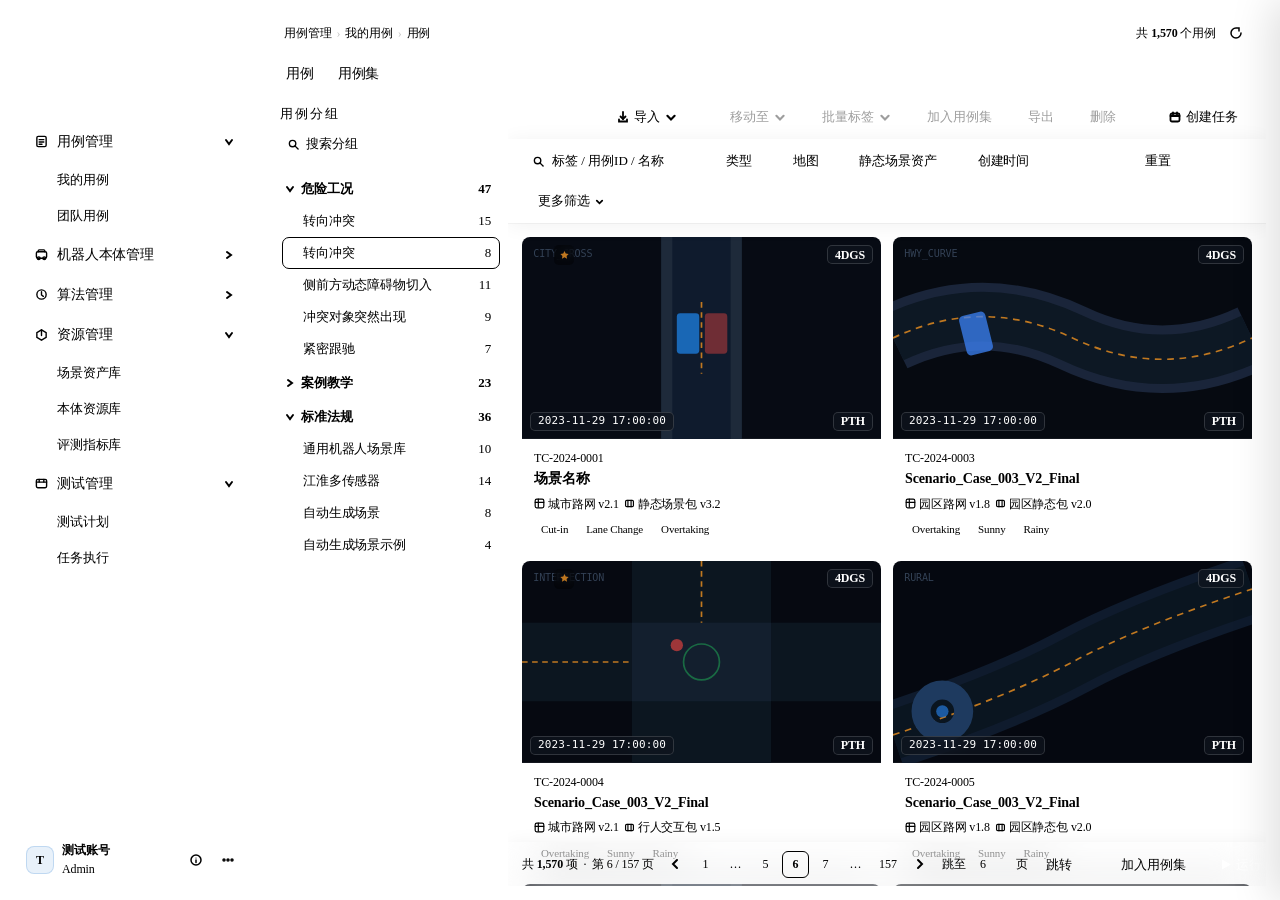
==== commit 0ccc4ce3: "feat: demo 与 README 改造为机器人/具身智能方向 Co-authored-by: Copilot <223556219+Copilot@users.noreply.github.co" ====
--- a/仿真平台.html
+++ b/仿真平台.html
@@ -3,10 +3,10 @@
 <head>
 <meta charset="utf-8"/>
 <script>
-(function(){var t=new URLSearchParams(window.location.search).get('theme')||localStorage.getItem('simone-theme')||'light';document.documentElement.setAttribute('data-theme',t);try{localStorage.setItem('simone-theme',t);}catch(e){}})();
+(function(){var t=new URLSearchParams(window.location.search).get('theme')||localStorage.getItem('app-theme')||'light';document.documentElement.setAttribute('data-theme',t);try{localStorage.setItem('app-theme',t);}catch(e){}})();
 </script>
 <meta name="viewport" content="width=device-width,initial-scale=1"/>
-<title>SimOne 4.0 · 我的用例（卡片视图）</title>
+<title>机器人仿真测试平台 · 我的用例（卡片视图）</title>
 <style>
 :root {
   /* Layout constants  not in tokens.css */
@@ -639,7 +639,7 @@
     </div>
     <div class="gitem" onclick="toggleNav(this)" tabindex="0">
       <div class="ic-w"><svg viewBox="0 0 14 14"><rect x="1.5" y="4" width="11" height="7" rx="1.5"/><path d="M3.5 4V3a1 1 0 0 1 1-1h5a1 1 0 0 1 1 1v1"/><circle cx="4" cy="11" r="1.5"/><circle cx="10" cy="11" r="1.5"/></svg></div>
-      <span>主车管理</span><svg class="chev" viewBox="0 0 12 12"><polyline points="4,3 8,6 4,9"/></svg>
+      <span>机器人本体管理</span><svg class="chev" viewBox="0 0 12 12"><polyline points="4,3 8,6 4,9"/></svg>
     </div>
     <div class="gitem" onclick="toggleNav(this)" tabindex="0">
       <div class="ic-w"><svg viewBox="0 0 14 14"><circle cx="7" cy="7" r="5"/><path d="M7 4v3.5l2 1.5"/></svg></div>
@@ -651,7 +651,7 @@
     </div>
     <div class="gsub show">
       <div class="gsubitem" tabindex="0" onclick="_nav('Resource Management_SceneAsset_Light.html')">场景资产库</div>
-      <div class="gsubitem" tabindex="0">主车资源库</div>
+      <div class="gsubitem" tabindex="0">本体资源库</div>
       <div class="gsubitem" tabindex="0">评测指标库</div>
     </div>
     <div class="gitem expanded" onclick="toggleNav(this)" tabindex="0">
@@ -724,7 +724,7 @@
                 <button class="icon-btn" style="width:18px;height:18px" title="新建子分组"><svg viewBox="0 0 12 12" fill="none" stroke="currentColor" stroke-width="1.5" stroke-linecap="round"><line x1="6" y1="2" x2="6" y2="10"/><line x1="2" y1="6" x2="10" y2="6"/></svg></button>
               </div>
             </div>
-            <div class="ti" onclick="selectTI(this)" tabindex="0"><span class="dot"></span><span class="ti-lbl">侧前方车辆插入</span><span class="cnt">11</span></div>
+            <div class="ti" onclick="selectTI(this)" tabindex="0"><span class="dot"></span><span class="ti-lbl">侧前方动态障碍物切入</span><span class="cnt">11</span></div>
             <div class="ti" onclick="selectTI(this)" tabindex="0"><span class="dot"></span><span class="ti-lbl">冲突对象突然出现</span><span class="cnt">9</span></div>
             <div class="ti" onclick="selectTI(this)" tabindex="0"><span class="dot"></span><span class="ti-lbl">紧密跟驰</span><span class="cnt">7</span></div>
           </div>
@@ -736,7 +736,7 @@
         <div class="tg">
           <div class="tg-hdr open" onclick="toggleTG(this)" tabindex="0"><svg class="tg-arrow" viewBox="0 0 10 10"><polyline points="3,2 7,5 3,8"/></svg>标准法规<span class="tg-cnt">36</span></div>
           <div class="tg-body open">
-            <div class="ti" onclick="selectTI(this)" tabindex="0"><span class="dot"></span><span class="ti-lbl">中国汽车场景库</span><span class="cnt">10</span></div>
+            <div class="ti" onclick="selectTI(this)" tabindex="0"><span class="dot"></span><span class="ti-lbl">通用机器人场景库</span><span class="cnt">10</span></div>
             <div class="ti" onclick="selectTI(this)" tabindex="0"><span class="dot"></span><span class="ti-lbl">江淮多传感器</span><span class="cnt">14</span></div>
             <div class="ti" onclick="selectTI(this)" tabindex="0"><span class="dot"></span><span class="ti-lbl">自动生成场景</span><span class="cnt">8</span></div>
             <div class="ti" onclick="selectTI(this)" tabindex="0"><span class="dot"></span><span class="ti-lbl">自动生成场景示例</span><span class="cnt">4</span></div>
@@ -801,9 +801,9 @@
     类型 <svg viewBox="0 0 10 10"><polyline points="2,4 5,7 8,4"/></svg>
     <div class="filter-dd" id="fd-type">
       <div class="filter-dd-head">仿真类型</div>
-      <div class="filter-opt" onclick="setFilter(this,'fd-type')"><div class="fo-check"></div>WorldSim（世界仿真）</div>
-      <div class="filter-opt" onclick="setFilter(this,'fd-type')"><div class="fo-check"></div>RealSim（实车仿真）</div>
-      <div class="filter-opt" onclick="setFilter(this,'fd-type')"><div class="fo-check"></div>LogSim（数据回放）</div>
+      <div class="filter-opt" onclick="setFilter(this,'fd-type')"><div class="fo-check"></div>WorldSim（世界模型仿真）</div>
+      <div class="filter-opt" onclick="setFilter(this,'fd-type')"><div class="fo-check"></div>RealSim（真机在环）</div>
+      <div class="filter-opt" onclick="setFilter(this,'fd-type')"><div class="fo-check"></div>LogSim（真机数据回放）</div>
     </div>
   </div>
         <div class="fsel" onclick="toggleFilterDD('fd-map',event)">
@@ -811,7 +811,7 @@
     <div class="filter-dd" id="fd-map">
       <div class="filter-dd-head">地图</div>
       <div class="filter-opt" onclick="setFilter(this,'fd-map')"><div class="fo-check"></div>城市路网 v2.1</div>
-      <div class="filter-opt" onclick="setFilter(this,'fd-map')"><div class="fo-check"></div>高速路网 v1.8</div>
+      <div class="filter-opt" onclick="setFilter(this,'fd-map')"><div class="fo-check"></div>园区路网 v1.8</div>
       <div class="filter-opt" onclick="setFilter(this,'fd-map')"><div class="fo-check"></div>园区内部道路</div>
       <div class="filter-opt" onclick="setFilter(this,'fd-map')"><div class="fo-check"></div>城区采集 2024-10</div>
     </div>
@@ -821,8 +821,8 @@
     <div class="filter-dd" id="fd-asset">
       <div class="filter-dd-head">静态场景资产</div>
       <div class="filter-opt" onclick="setFilter(this,'fd-asset')"><div class="fo-check"></div>静态场景包 v3.2</div>
-      <div class="filter-opt" onclick="setFilter(this,'fd-asset')"><div class="fo-check"></div>高速静态包 v2.0</div>
-      <div class="filter-opt" onclick="setFilter(this,'fd-asset')"><div class="fo-check"></div>行人路口包 v1.5</div>
+      <div class="filter-opt" onclick="setFilter(this,'fd-asset')"><div class="fo-check"></div>园区静态包 v2.0</div>
+      <div class="filter-opt" onclick="setFilter(this,'fd-asset')"><div class="fo-check"></div>行人交互包 v1.5</div>
       <div class="filter-opt" onclick="setFilter(this,'fd-asset')"><div class="fo-check"></div>园区静态包 v1.1</div>
       <div class="filter-opt" onclick="setFilter(this,'fd-asset')"><div class="fo-check"></div>GB标准静态包</div>
     </div>
@@ -889,11 +889,11 @@
   <div class="drawer-body">
     <div class="form-row">
       <div class="form-group"><label class="form-label">所属分组<span class="req">*</span></label><select class="form-select"><option>危险工况 / 转向冲突</option><option>案例教学</option><option>标准法规 / GB/T 39263</option></select></div>
-      <div class="form-group"><label class="form-label">用例类型<span class="req">*</span></label><select class="form-select"><option>WorldSim（世界仿真）</option><option>RealSim（实车仿真）</option><option>LogSim（数据回放）</option></select></div>
+      <div class="form-group"><label class="form-label">用例类型<span class="req">*</span></label><select class="form-select"><option>WorldSim（世界模型仿真）</option><option>RealSim（真机在环）</option><option>LogSim（真机数据回放）</option></select></div>
     </div>
     <div class="form-group"><label class="form-label">用例名称<span class="req">*</span></label><input class="form-input" type="text" placeholder="请输入用例名称"/></div>
     <div class="form-row">
-      <div class="form-group"><label class="form-label">地图<span class="req">*</span></label><select class="form-select"><option>城市路网 v2.1</option><option>高速路网 v1.8</option><option>园区内部道路</option></select></div>
+      <div class="form-group"><label class="form-label">地图<span class="req">*</span></label><select class="form-select"><option>城市路网 v2.1</option><option>园区路网 v1.8</option><option>园区内部道路</option></select></div>
       <div class="form-group"><label class="form-label">优先级</label><select class="form-select"><option>P0 — 最高</option><option>P1 — 高</option><option>P2 — 中</option><option>P3 — 低</option></select></div>
     </div>
     <div class="form-group"><label class="form-label">静态场景资产</label><input class="form-input" type="text" placeholder="选择静态场景资产包"/></div>
@@ -946,7 +946,7 @@
                 <div class="form-group" style="flex:1"><label class="form-label">ego2</label><select class="form-select"><option value="">&#35831;&#36873;&#25321;&#20027;&#36710;&#31867;&#22411;</option></select></div>
               </div>
               <div class="form-row" style="gap:10px">
-                <div class="form-group" style="flex:1"><label class="form-label">&#40664;&#35748;&#25511;&#21046;&#22120;</label><div class="controller-row"><select class="form-select"><option>SimOneDriver&#31639;&#27861;</option></select><span class="ctrl-ver">V1.2.0_#1120</span></div></div>
+                <div class="form-group" style="flex:1"><label class="form-label">&#40664;&#35748;&#25511;&#21046;&#22120;</label><div class="controller-row"><select class="form-select"><option>内置Driver&#31639;&#27861;</option></select><span class="ctrl-ver">V1.2.0_#1120</span></div></div>
               </div>
             </div>
           </div>
@@ -961,7 +961,7 @@
                 <div class="form-group" style="flex:1"><label class="form-label">ego2</label><select class="form-select"><option value="">&#35831;&#36873;&#25321;&#20027;&#36710;&#31867;&#22411;</option></select></div>
               </div>
               <div class="form-row" style="gap:10px">
-                <div class="form-group" style="flex:1"><label class="form-label">&#40664;&#35748;&#25511;&#21046;&#22120;</label><div class="controller-row"><select class="form-select"><option>SimOneDriver&#31639;&#27861;</option></select><span class="ctrl-ver">V1.2.0_#1120</span></div></div>
+                <div class="form-group" style="flex:1"><label class="form-label">&#40664;&#35748;&#25511;&#21046;&#22120;</label><div class="controller-row"><select class="form-select"><option>内置Driver&#31639;&#27861;</option></select><span class="ctrl-ver">V1.2.0_#1120</span></div></div>
                 <div class="form-group" style="flex:1"><label class="form-label">&#25511;&#21046;&#22120;1</label><div class="controller-row"><select class="form-select"><option>&#31639;&#27861;1</option></select><span class="ctrl-ver">&#40664;&#35748;&#26368;&#26032;&#29256;&#26412;</span></div></div>
               </div>
             </div>
@@ -977,12 +977,12 @@
                 <div class="form-group" style="flex:1"><label class="form-label">ego2</label><select class="form-select"><option value="">&#35831;&#36873;&#25321;&#20027;&#36710;&#31867;&#22411;</option></select></div>
               </div>
               <div class="form-row" style="gap:10px">
-                <div class="form-group" style="flex:1"><label class="form-label">&#40664;&#35748;&#25511;&#21046;&#22120;</label><select class="form-select"><option>SimOneDriver&#31639;&#27861;</option></select></div>
-                <div class="form-group" style="flex:1"><label class="form-label">&#33258;&#39542;&#25511;&#21046;&#22120;</label><select class="form-select"><option>SimOneDriver&#31639;&#27861;</option></select></div>
+                <div class="form-group" style="flex:1"><label class="form-label">&#40664;&#35748;&#25511;&#21046;&#22120;</label><select class="form-select"><option>内置Driver&#31639;&#27861;</option></select></div>
+                <div class="form-group" style="flex:1"><label class="form-label">&#33258;&#39542;&#25511;&#21046;&#22120;</label><select class="form-select"><option>内置Driver&#31639;&#27861;</option></select></div>
               </div>
             </div>
           </div>
-          <!-- 车辆配置 subsection -->
+          <!-- 本体配置 subsection -->
           <div class="modal-subsection">
             <div class="subsection-head"><span>&#36710;&#36742;&#37197;&#32622;</span><button class="btn-link" onclick="event.stopPropagation()">&#20445;&#23384;&#20026;&#40664;&#35748;&#37197;&#32622;</button></div>
             <div class="modal-section-body" style="padding:8px 12px 6px">
@@ -991,9 +991,9 @@
                 <div class="form-group" style="flex:1"><label class="form-label">ego2</label><select class="form-select"><option value="">&#35831;&#36873;&#25321;&#20027;&#36710;&#31867;&#22411;</option></select></div>
               </div>
               <div class="form-row" style="gap:10px">
-                <div class="form-group" style="flex:1"><label class="form-label">&#40664;&#35748;&#25511;&#21046;&#22120;</label><select class="form-select"><option>SimOneDriver&#31639;&#27861;</option></select></div>
-                <div class="form-group" style="flex:1"><label class="form-label">&#33258;&#39542;&#25511;&#21046;&#22120;</label><select class="form-select"><option>SimOneDriver&#31639;&#27861;</option></select></div>
-                <div class="form-group" style="flex:1"><label class="form-label">&#25511;&#21046;&#22120;1</label><select class="form-select"><option>SimOneDriver&#31639;&#27861;</option></select></div>
+                <div class="form-group" style="flex:1"><label class="form-label">&#40664;&#35748;&#25511;&#21046;&#22120;</label><select class="form-select"><option>内置Driver&#31639;&#27861;</option></select></div>
+                <div class="form-group" style="flex:1"><label class="form-label">&#33258;&#39542;&#25511;&#21046;&#22120;</label><select class="form-select"><option>内置Driver&#31639;&#27861;</option></select></div>
+                <div class="form-group" style="flex:1"><label class="form-label">&#25511;&#21046;&#22120;1</label><select class="form-select"><option>内置Driver&#31639;&#27861;</option></select></div>
               </div>
             </div>
           </div>
@@ -1002,9 +1002,9 @@
             <div class="subsection-head"><span>&#31639;&#27861;&#37197;&#32622;</span><button class="btn-link" onclick="event.stopPropagation()">&#20445;&#23384;&#20026;&#40664;&#35748;&#37197;&#32622;</button></div>
             <div class="modal-section-body" style="padding:8px 12px 6px">
               <div class="form-row" style="gap:10px">
-                <div class="form-group" style="flex:1"><label class="form-label">&#40664;&#35748;&#25511;&#21046;&#22120;</label><select class="form-select"><option>SimOneDriver&#31639;&#27861;</option></select></div>
-                <div class="form-group" style="flex:1"><label class="form-label">&#33258;&#39542;&#25511;&#21046;&#22120;</label><select class="form-select"><option>SimOneDriver&#31639;&#27861;</option></select></div>
-                <div class="form-group" style="flex:1"><label class="form-label">&#25511;&#21046;&#22120;1&#65288;1&#65289;</label><select class="form-select"><option>SimOneDriver&#31639;&#27861;</option></select></div>
+                <div class="form-group" style="flex:1"><label class="form-label">&#40664;&#35748;&#25511;&#21046;&#22120;</label><select class="form-select"><option>内置Driver&#31639;&#27861;</option></select></div>
+                <div class="form-group" style="flex:1"><label class="form-label">&#33258;&#39542;&#25511;&#21046;&#22120;</label><select class="form-select"><option>内置Driver&#31639;&#27861;</option></select></div>
+                <div class="form-group" style="flex:1"><label class="form-label">&#25511;&#21046;&#22120;1&#65288;1&#65289;</label><select class="form-select"><option>内置Driver&#31639;&#27861;</option></select></div>
               </div>
             </div>
           </div>
@@ -1083,7 +1083,7 @@
       <div class="set-list">
         <div class="set-item" onclick="toggleSetItem(this)">
           <div class="set-item-icon"><svg viewBox="0 0 16 16" fill="none" stroke="currentColor" stroke-width="1.5" stroke-linecap="round"><rect x="1" y="3" width="14" height="11" rx="2"/><path d="M1 7h14"/><line x1="5" y1="3" x2="5" y2="7"/></svg></div>
-          <div class="set-item-info"><div class="set-item-name">高速超车场景集</div><div class="set-item-meta">已含 48 个用例 · 更新于 2024-11-20</div></div>
+          <div class="set-item-info"><div class="set-item-name">动态避障场景集</div><div class="set-item-meta">已含 48 个用例 · 更新于 2024-11-20</div></div>
           <div class="set-item-chk"></div>
         </div>
         <div class="set-item" onclick="toggleSetItem(this)">
@@ -1116,12 +1116,12 @@
 <script>
 const CASES = [
   {id:'TC-2024-0001',name:'场景名称',type:'4DGS',sub:'PTH',map:'城市路网 v2.1',asset:'静态场景包 v3.2',tags:['Cut-in','Lane Change','Overtaking'],author:'张明平',date:'2023-11-29 17:00:00',thumb:0,star:true},
-  {id:'TC-2024-0003',name:'Scenario_Case_003_V2_Final',type:'4DGS',sub:'PTH',map:'高速路网 v1.8',asset:'高速静态包 v2.0',tags:['Overtaking','Sunny','Rainy'],author:'李小明',date:'2023-11-29 17:00:00',thumb:1,star:false},
-  {id:'TC-2024-0004',name:'Scenario_Case_003_V2_Final',type:'4DGS',sub:'PTH',map:'城市路网 v2.1',asset:'行人路口包 v1.5',tags:['Overtaking','Sunny','Rainy'],author:'王建军',date:'2023-11-29 17:00:00',thumb:2,star:true},
-  {id:'TC-2024-0005',name:'Scenario_Case_003_V2_Final',type:'4DGS',sub:'PTH',map:'高速路网 v1.8',asset:'高速静态包 v2.0',tags:['Overtaking','Sunny','Rainy'],author:'张明平',date:'2023-11-29 17:00:00',thumb:3,star:false},
+  {id:'TC-2024-0003',name:'Scenario_Case_003_V2_Final',type:'4DGS',sub:'PTH',map:'园区路网 v1.8',asset:'园区静态包 v2.0',tags:['Overtaking','Sunny','Rainy'],author:'李小明',date:'2023-11-29 17:00:00',thumb:1,star:false},
+  {id:'TC-2024-0004',name:'Scenario_Case_003_V2_Final',type:'4DGS',sub:'PTH',map:'城市路网 v2.1',asset:'行人交互包 v1.5',tags:['Overtaking','Sunny','Rainy'],author:'王建军',date:'2023-11-29 17:00:00',thumb:2,star:true},
+  {id:'TC-2024-0005',name:'Scenario_Case_003_V2_Final',type:'4DGS',sub:'PTH',map:'园区路网 v1.8',asset:'园区静态包 v2.0',tags:['Overtaking','Sunny','Rainy'],author:'张明平',date:'2023-11-29 17:00:00',thumb:3,star:false},
   {id:'TC-2024-0006',name:'Scenario_Case_003_V2_Final',type:'4DGS',sub:'PTH',map:'城区采集 2024-10',asset:'—',tags:['Overtaking','Sunny','Rainy'],author:'陈小楠',date:'2023-11-29 17:00:00',thumb:0,star:false},
   {id:'TC-2024-0007',name:'Scenario_Case_003_V2_Final',type:'4DGS',sub:'PTH',map:'城市路网 v2.1',asset:'静态场景包 v3.2',tags:['Overtaking','Sunny','Rainy'],author:'李小明',date:'2023-11-29 17:00:00',thumb:1,star:false},
-  {id:'TC-2024-0008',name:'Scenario_Case_003_V2_Final',type:'4DGS',sub:'PTH',map:'高速路网 v1.8',asset:'高速静态包 v2.0',tags:['Overtaking','Sunny','Rainy'],author:'刘宇辉',date:'2023-11-29 17:00:00',thumb:2,star:true},
+  {id:'TC-2024-0008',name:'Scenario_Case_003_V2_Final',type:'4DGS',sub:'PTH',map:'园区路网 v1.8',asset:'园区静态包 v2.0',tags:['Overtaking','Sunny','Rainy'],author:'刘宇辉',date:'2023-11-29 17:00:00',thumb:2,star:true},
   {id:'TC-2024-0009',name:'Scenario_Case_003_V2_Final',type:'4DGS',sub:'PTH',map:'园区内部道路',asset:'园区静态包 v1.1',tags:['Overtaking','Sunny','Rainy'],author:'张明平',date:'2023-11-29 17:00:00',thumb:3,star:false},
   {id:'TC-2024-0010',name:'Scenario_Case_003_V2_Final',type:'4DGS',sub:'PTH',map:'城市路网 v2.1',asset:'静态场景包 v3.2',tags:['Overtaking','Sunny','Rainy'],author:'王建军',date:'2023-11-29 17:00:00',thumb:0,star:false},
   {id:'TC-2024-0011',name:'Scenario_Case_003_V2_Final',type:'4DGS',sub:'PTH',map:'城市路网 v2.1',asset:'GB标准静态包',tags:['Overtaking','Sunny','Rainy'],author:'陈小楠',date:'2023-11-29 17:00:00',thumb:1,star:true}
@@ -1177,7 +1177,7 @@
 document.addEventListener('click',closeAllDD);
 function setTheme(mode){
   document.documentElement.setAttribute('data-theme',mode);
-  localStorage.setItem('simone-theme',mode);
+  localStorage.setItem('app-theme',mode);
   document.getElementById('checkLight').style.display=mode==='light'?'':'none';
   document.getElementById('checkDark').style.display=mode==='dark'?'':'none';
   closeAllDD();
@@ -1244,8 +1244,8 @@
   }
   var sep=url.indexOf("?")>=0?"&":"?";
   url+=sep+"theme="+t;
-  try{sessionStorage.setItem("simone-theme",t);}catch(e){}
-  try{localStorage.setItem("simone-theme",t);}catch(e){}
+  try{sessionStorage.setItem("app-theme",t);}catch(e){}
+  try{localStorage.setItem("app-theme",t);}catch(e){}
   window.location.href=url;
 }
 
@@ -1289,7 +1289,7 @@
 function openThemeMenu(){cancelCloseThemeMenu();var m=document.getElementById('themeMenu');if(m)m.classList.add('open');}
 function scheduleCloseThemeMenu(){window._tmTimer=setTimeout(function(){var m=document.getElementById('themeMenu');if(m)m.classList.remove('open');},150);}
 function cancelCloseThemeMenu(){if(window._tmTimer){clearTimeout(window._tmTimer);window._tmTimer=null;}}
-function setTheme(mode){document.documentElement.setAttribute('data-theme',mode);try{localStorage.setItem('simone-theme',mode);}catch(e){}var cl=document.getElementById('checkLight');var cd=document.getElementById('checkDark');if(cl)cl.style.display=mode==='light'?'':'none';if(cd)cd.style.display=mode==='dark'?'':'none';cancelCloseThemeMenu();var m=document.getElementById('themeMenu');if(m)m.classList.remove('open');}
+function setTheme(mode){document.documentElement.setAttribute('data-theme',mode);try{localStorage.setItem('app-theme',mode);}catch(e){}var cl=document.getElementById('checkLight');var cd=document.getElementById('checkDark');if(cl)cl.style.display=mode==='light'?'':'none';if(cd)cd.style.display=mode==='dark'?'':'none';cancelCloseThemeMenu();var m=document.getElementById('themeMenu');if(m)m.classList.remove('open');}
 (function(){var t=document.documentElement.getAttribute('data-theme')||'light';var cl=document.getElementById('checkLight');var cd=document.getElementById('checkDark');if(cl)cl.style.display=t==='light'?'':'none';if(cd)cd.style.display=t==='dark'?'':'none';})();
 
 function openWorldSimModal() {
@@ -1397,7 +1397,7 @@
 var _moveFolderData = {
   mine: [
     { id:'g1', label:'危险工况', children:[
-        { id:'g1-1', label:'高速切入场景', duplicate:false },
+        { id:'g1-1', label:'动态切入场景', duplicate:false },
         { id:'g1-2', label:'紧急制动', duplicate:false },
         { id:'g1-3', label:'Level2-01', duplicate:true }
       ]},
@@ -1607,7 +1607,7 @@
           <div class="ws-tag-opt" onclick="toggleTagOpt('wsTag','优先级 P2')"><span class="ws-tag-cb"><svg class="ws-tag-cb-check" width="10" height="10" viewBox="0 0 10 10" fill="none" stroke="#fff" stroke-width="2" stroke-linecap="round"><polyline points="2,5 4,8 8,3"/></svg></span>优先级 P2</div>
           <div class="ws-tag-opt" onclick="toggleTagOpt('wsTag','夜间场景')"><span class="ws-tag-cb"><svg class="ws-tag-cb-check" width="10" height="10" viewBox="0 0 10 10" fill="none" stroke="#fff" stroke-width="2" stroke-linecap="round"><polyline points="2,5 4,8 8,3"/></svg></span>夜间场景</div>
           <div class="ws-tag-opt" onclick="toggleTagOpt('wsTag','雨天场景')"><span class="ws-tag-cb"><svg class="ws-tag-cb-check" width="10" height="10" viewBox="0 0 10 10" fill="none" stroke="#fff" stroke-width="2" stroke-linecap="round"><polyline points="2,5 4,8 8,3"/></svg></span>雨天场景</div>
-          <div class="ws-tag-opt" onclick="toggleTagOpt('wsTag','高速场景')"><span class="ws-tag-cb"><svg class="ws-tag-cb-check" width="10" height="10" viewBox="0 0 10 10" fill="none" stroke="#fff" stroke-width="2" stroke-linecap="round"><polyline points="2,5 4,8 8,3"/></svg></span>高速场景</div>
+          <div class="ws-tag-opt" onclick="toggleTagOpt('wsTag','园区场景')"><span class="ws-tag-cb"><svg class="ws-tag-cb-check" width="10" height="10" viewBox="0 0 10 10" fill="none" stroke="#fff" stroke-width="2" stroke-linecap="round"><polyline points="2,5 4,8 8,3"/></svg></span>园区场景</div>
           <div class="ws-tag-opt" onclick="toggleTagOpt('wsTag','城市场景')"><span class="ws-tag-cb"><svg class="ws-tag-cb-check" width="10" height="10" viewBox="0 0 10 10" fill="none" stroke="#fff" stroke-width="2" stroke-linecap="round"><polyline points="2,5 4,8 8,3"/></svg></span>城市场景</div>
           <div class="ws-tag-opt" onclick="toggleTagOpt('wsTag','Cut-in')"><span class="ws-tag-cb"><svg class="ws-tag-cb-check" width="10" height="10" viewBox="0 0 10 10" fill="none" stroke="#fff" stroke-width="2" stroke-linecap="round"><polyline points="2,5 4,8 8,3"/></svg></span>Cut-in</div>
           <div class="ws-tag-opt" onclick="toggleTagOpt('wsTag','Overtaking')"><span class="ws-tag-cb"><svg class="ws-tag-cb-check" width="10" height="10" viewBox="0 0 10 10" fill="none" stroke="#fff" stroke-width="2" stroke-linecap="round"><polyline points="2,5 4,8 8,3"/></svg></span>Overtaking</div>
@@ -1666,7 +1666,7 @@
           <div class="ws-tag-opt" onclick="toggleTagOpt('lsTag','优先级 P2')"><span class="ws-tag-cb"><svg class="ws-tag-cb-check" width="10" height="10" viewBox="0 0 10 10" fill="none" stroke="#fff" stroke-width="2" stroke-linecap="round"><polyline points="2,5 4,8 8,3"/></svg></span>优先级 P2</div>
           <div class="ws-tag-opt" onclick="toggleTagOpt('lsTag','夜间场景')"><span class="ws-tag-cb"><svg class="ws-tag-cb-check" width="10" height="10" viewBox="0 0 10 10" fill="none" stroke="#fff" stroke-width="2" stroke-linecap="round"><polyline points="2,5 4,8 8,3"/></svg></span>夜间场景</div>
           <div class="ws-tag-opt" onclick="toggleTagOpt('lsTag','雨天场景')"><span class="ws-tag-cb"><svg class="ws-tag-cb-check" width="10" height="10" viewBox="0 0 10 10" fill="none" stroke="#fff" stroke-width="2" stroke-linecap="round"><polyline points="2,5 4,8 8,3"/></svg></span>雨天场景</div>
-          <div class="ws-tag-opt" onclick="toggleTagOpt('lsTag','高速场景')"><span class="ws-tag-cb"><svg class="ws-tag-cb-check" width="10" height="10" viewBox="0 0 10 10" fill="none" stroke="#fff" stroke-width="2" stroke-linecap="round"><polyline points="2,5 4,8 8,3"/></svg></span>高速场景</div>
+          <div class="ws-tag-opt" onclick="toggleTagOpt('lsTag','园区场景')"><span class="ws-tag-cb"><svg class="ws-tag-cb-check" width="10" height="10" viewBox="0 0 10 10" fill="none" stroke="#fff" stroke-width="2" stroke-linecap="round"><polyline points="2,5 4,8 8,3"/></svg></span>园区场景</div>
           <div class="ws-tag-opt" onclick="toggleTagOpt('lsTag','城市场景')"><span class="ws-tag-cb"><svg class="ws-tag-cb-check" width="10" height="10" viewBox="0 0 10 10" fill="none" stroke="#fff" stroke-width="2" stroke-linecap="round"><polyline points="2,5 4,8 8,3"/></svg></span>城市场景</div>
           <div class="ws-tag-opt" onclick="toggleTagOpt('lsTag','Cut-in')"><span class="ws-tag-cb"><svg class="ws-tag-cb-check" width="10" height="10" viewBox="0 0 10 10" fill="none" stroke="#fff" stroke-width="2" stroke-linecap="round"><polyline points="2,5 4,8 8,3"/></svg></span>Cut-in</div>
           <div class="ws-tag-opt" onclick="toggleTagOpt('lsTag','Overtaking')"><span class="ws-tag-cb"><svg class="ws-tag-cb-check" width="10" height="10" viewBox="0 0 10 10" fill="none" stroke="#fff" stroke-width="2" stroke-linecap="round"><polyline points="2,5 4,8 8,3"/></svg></span>Overtaking</div>
@@ -1689,8 +1689,8 @@
         <label class="ws-label">场景资产</label>
         <select class="ws-select">
           <option value="">请选择场景资产</option>
-          <option>[4DGS] 城市路口_001</option>
-          <option>[3DGS] 高速匝道_007</option>
+          <option>[4DGS] 园区路口_001</option>
+          <option>[3DGS] 园区坡道_007</option>
           <option>[UE] 夜间雨天_012</option>
           <option>[4DGS] 环岛场景_003</option>
         </select>
@@ -1739,7 +1739,7 @@
         <div class="bl-tag-item" onclick="toggleBLTag(this,'优先级 P1')"><span class="bl-cb"><svg width="10" height="10" viewBox="0 0 10 10" fill="none" stroke="#fff" stroke-width="2" stroke-linecap="round" style="display:none"><polyline points="2,5 4,8 8,3"/></svg></span><span class="bl-tag-dot" style="background:#2997FF"></span>优先级 P1</div>
         <div class="bl-tag-item" onclick="toggleBLTag(this,'优先级 P2')"><span class="bl-cb"><svg width="10" height="10" viewBox="0 0 10 10" fill="none" stroke="#fff" stroke-width="2" stroke-linecap="round" style="display:none"><polyline points="2,5 4,8 8,3"/></svg></span><span class="bl-tag-dot" style="background:#C07820"></span>优先级 P2</div>
         <div class="bl-tag-item" onclick="toggleBLTag(this,'夜间场景')"><span class="bl-cb"><svg width="10" height="10" viewBox="0 0 10 10" fill="none" stroke="#fff" stroke-width="2" stroke-linecap="round" style="display:none"><polyline points="2,5 4,8 8,3"/></svg></span><span class="bl-tag-dot" style="background:#9254DE"></span>夜间场景</div>
-        <div class="bl-tag-item" onclick="toggleBLTag(this,'高速工况')"><span class="bl-cb"><svg width="10" height="10" viewBox="0 0 10 10" fill="none" stroke="#fff" stroke-width="2" stroke-linecap="round" style="display:none"><polyline points="2,5 4,8 8,3"/></svg></span><span class="bl-tag-dot" style="background:#2E9E70"></span>高速工况</div>
+        <div class="bl-tag-item" onclick="toggleBLTag(this,'园区工况')"><span class="bl-cb"><svg width="10" height="10" viewBox="0 0 10 10" fill="none" stroke="#fff" stroke-width="2" stroke-linecap="round" style="display:none"><polyline points="2,5 4,8 8,3"/></svg></span><span class="bl-tag-dot" style="background:#2E9E70"></span>园区工况</div>
         <div class="bl-tag-item" onclick="toggleBLTag(this,'城市道路')"><span class="bl-cb"><svg width="10" height="10" viewBox="0 0 10 10" fill="none" stroke="#fff" stroke-width="2" stroke-linecap="round" style="display:none"><polyline points="2,5 4,8 8,3"/></svg></span><span class="bl-tag-dot" style="background:#2E9E70"></span>城市道路</div>
         <div class="bl-tag-item" onclick="toggleBLTag(this,'雨天')"><span class="bl-cb"><svg width="10" height="10" viewBox="0 0 10 10" fill="none" stroke="#fff" stroke-width="2" stroke-linecap="round" style="display:none"><polyline points="2,5 4,8 8,3"/></svg></span><span class="bl-tag-dot" style="background:#2D8FFF"></span>雨天</div>
         <div class="bl-tag-item" onclick="toggleBLTag(this,'雾天')"><span class="bl-cb"><svg width="10" height="10" viewBox="0 0 10 10" fill="none" stroke="#fff" stroke-width="2" stroke-linecap="round" style="display:none"><polyline points="2,5 4,8 8,3"/></svg></span><span class="bl-tag-dot" style="background:#2D8FFF"></span>雾天</div>
@@ -1765,7 +1765,7 @@
         <div class="bl-tag-item" onclick="toggleBLTag(this,'优先级 P1')"><span class="bl-cb"><svg width="10" height="10" viewBox="0 0 10 10" fill="none" stroke="#fff" stroke-width="2" stroke-linecap="round" style="display:none"><polyline points="2,5 4,8 8,3"/></svg></span><span class="bl-tag-dot" style="background:#2997FF"></span>优先级 P1</div>
         <div class="bl-tag-item" onclick="toggleBLTag(this,'优先级 P2')"><span class="bl-cb"><svg width="10" height="10" viewBox="0 0 10 10" fill="none" stroke="#fff" stroke-width="2" stroke-linecap="round" style="display:none"><polyline points="2,5 4,8 8,3"/></svg></span><span class="bl-tag-dot" style="background:#C07820"></span>优先级 P2</div>
         <div class="bl-tag-item" onclick="toggleBLTag(this,'夜间场景')"><span class="bl-cb"><svg width="10" height="10" viewBox="0 0 10 10" fill="none" stroke="#fff" stroke-width="2" stroke-linecap="round" style="display:none"><polyline points="2,5 4,8 8,3"/></svg></span><span class="bl-tag-dot" style="background:#9254DE"></span>夜间场景</div>
-        <div class="bl-tag-item" onclick="toggleBLTag(this,'高速工况')"><span class="bl-cb"><svg width="10" height="10" viewBox="0 0 10 10" fill="none" stroke="#fff" stroke-width="2" stroke-linecap="round" style="display:none"><polyline points="2,5 4,8 8,3"/></svg></span><span class="bl-tag-dot" style="background:#2E9E70"></span>高速工况</div>
+        <div class="bl-tag-item" onclick="toggleBLTag(this,'园区工况')"><span class="bl-cb"><svg width="10" height="10" viewBox="0 0 10 10" fill="none" stroke="#fff" stroke-width="2" stroke-linecap="round" style="display:none"><polyline points="2,5 4,8 8,3"/></svg></span><span class="bl-tag-dot" style="background:#2E9E70"></span>园区工况</div>
         <div class="bl-tag-item" onclick="toggleBLTag(this,'城市道路')"><span class="bl-cb"><svg width="10" height="10" viewBox="0 0 10 10" fill="none" stroke="#fff" stroke-width="2" stroke-linecap="round" style="display:none"><polyline points="2,5 4,8 8,3"/></svg></span><span class="bl-tag-dot" style="background:#2E9E70"></span>城市道路</div>
         <div class="bl-tag-item" onclick="toggleBLTag(this,'雨天')"><span class="bl-cb"><svg width="10" height="10" viewBox="0 0 10 10" fill="none" stroke="#fff" stroke-width="2" stroke-linecap="round" style="display:none"><polyline points="2,5 4,8 8,3"/></svg></span><span class="bl-tag-dot" style="background:#2D8FFF"></span>雨天</div>
         <div class="bl-tag-item" onclick="toggleBLTag(this,'雾天')"><span class="bl-cb"><svg width="10" height="10" viewBox="0 0 10 10" fill="none" stroke="#fff" stroke-width="2" stroke-linecap="round" style="display:none"><polyline points="2,5 4,8 8,3"/></svg></span><span class="bl-tag-dot" style="background:#2D8FFF"></span>雾天</div>
@@ -1846,18 +1846,18 @@
 
 // ===== Tag Search JS =====
 var _tagData=[
-  {name:'自动驾驶',count:142},
-  {name:'高速行驶',count:87},
-  {name:'城市交叉路口',count:65},
+  {name:'具身智能',count:142},
+  {name:'自主导航',count:87},
+  {name:'室内外过渡区',count:65},
   {name:'障碍物避让',count:54},
-  {name:'跟车行为',count:49},
+  {name:'目标跟随',count:49},
   {name:'紧急制动',count:38},
-  {name:'变道超车',count:32},
+  {name:'避障绕行',count:32},
   {name:'行人避让',count:28},
   {name:'夜间行驶',count:21},
   {name:'恶劣天气',count:17},
-  {name:'车道保持',count:15},
-  {name:'红绿灯识别',count:12}
+  {name:'路径保持',count:15},
+  {name:'目标识别',count:12}
 ];
 var _tagSelected=[];
 function openTagSrch(evt){
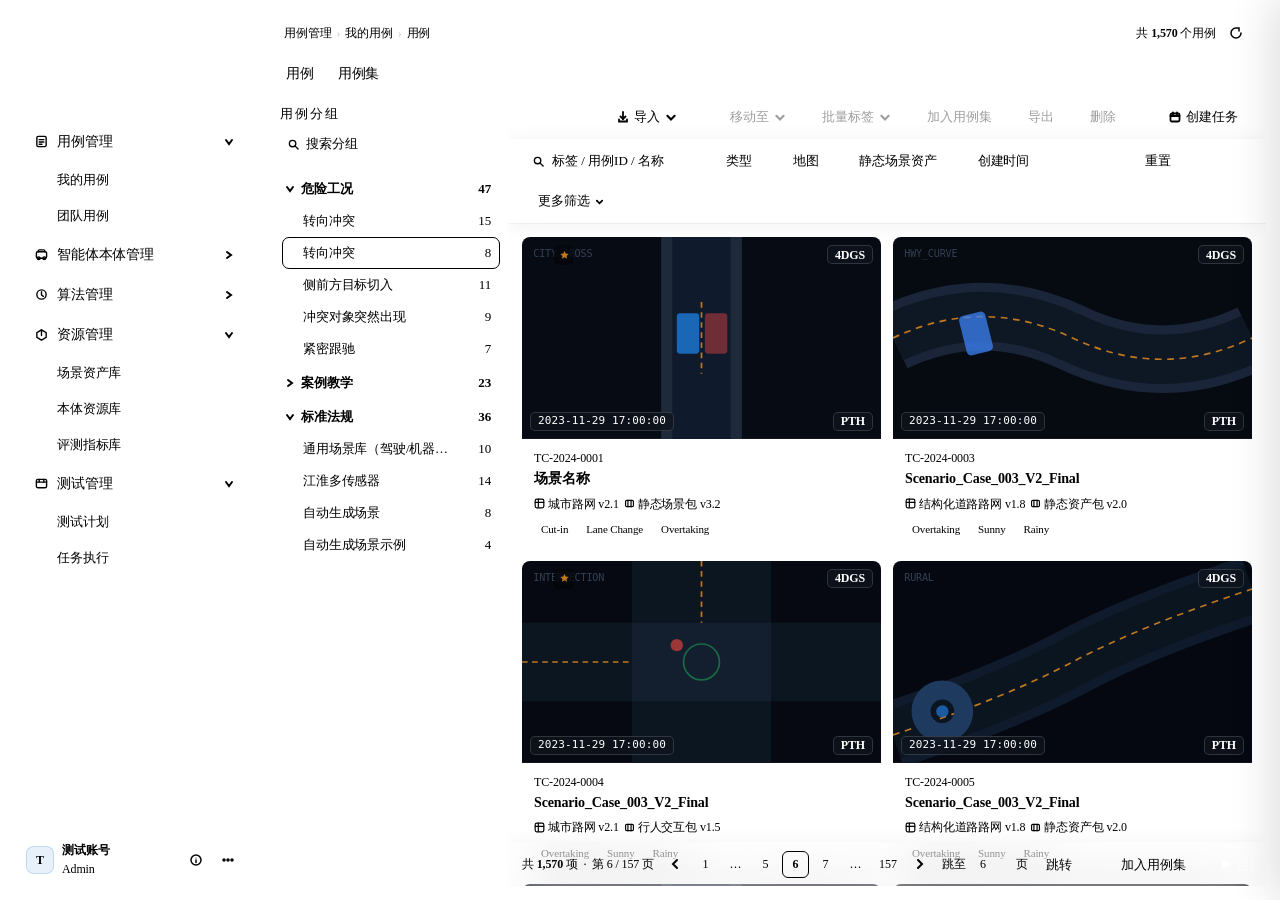
==== commit 78172a22: "feat: 定位改为自动驾驶与机器人通用数据闭环 Co-authored-by: Copilot <223556219+Copilot@users.noreply.github.com>" ====
--- a/仿真平台.html
+++ b/仿真平台.html
@@ -6,7 +6,7 @@
 (function(){var t=new URLSearchParams(window.location.search).get('theme')||localStorage.getItem('app-theme')||'light';document.documentElement.setAttribute('data-theme',t);try{localStorage.setItem('app-theme',t);}catch(e){}})();
 </script>
 <meta name="viewport" content="width=device-width,initial-scale=1"/>
-<title>机器人仿真测试平台 · 我的用例（卡片视图）</title>
+<title>智能体仿真测试平台 · 我的用例（卡片视图）</title>
 <style>
 :root {
   /* Layout constants  not in tokens.css */
@@ -639,7 +639,7 @@
     </div>
     <div class="gitem" onclick="toggleNav(this)" tabindex="0">
       <div class="ic-w"><svg viewBox="0 0 14 14"><rect x="1.5" y="4" width="11" height="7" rx="1.5"/><path d="M3.5 4V3a1 1 0 0 1 1-1h5a1 1 0 0 1 1 1v1"/><circle cx="4" cy="11" r="1.5"/><circle cx="10" cy="11" r="1.5"/></svg></div>
-      <span>机器人本体管理</span><svg class="chev" viewBox="0 0 12 12"><polyline points="4,3 8,6 4,9"/></svg>
+      <span>智能体本体管理</span><svg class="chev" viewBox="0 0 12 12"><polyline points="4,3 8,6 4,9"/></svg>
     </div>
     <div class="gitem" onclick="toggleNav(this)" tabindex="0">
       <div class="ic-w"><svg viewBox="0 0 14 14"><circle cx="7" cy="7" r="5"/><path d="M7 4v3.5l2 1.5"/></svg></div>
@@ -724,7 +724,7 @@
                 <button class="icon-btn" style="width:18px;height:18px" title="新建子分组"><svg viewBox="0 0 12 12" fill="none" stroke="currentColor" stroke-width="1.5" stroke-linecap="round"><line x1="6" y1="2" x2="6" y2="10"/><line x1="2" y1="6" x2="10" y2="6"/></svg></button>
               </div>
             </div>
-            <div class="ti" onclick="selectTI(this)" tabindex="0"><span class="dot"></span><span class="ti-lbl">侧前方动态障碍物切入</span><span class="cnt">11</span></div>
+            <div class="ti" onclick="selectTI(this)" tabindex="0"><span class="dot"></span><span class="ti-lbl">侧前方目标切入</span><span class="cnt">11</span></div>
             <div class="ti" onclick="selectTI(this)" tabindex="0"><span class="dot"></span><span class="ti-lbl">冲突对象突然出现</span><span class="cnt">9</span></div>
             <div class="ti" onclick="selectTI(this)" tabindex="0"><span class="dot"></span><span class="ti-lbl">紧密跟驰</span><span class="cnt">7</span></div>
           </div>
@@ -736,7 +736,7 @@
         <div class="tg">
           <div class="tg-hdr open" onclick="toggleTG(this)" tabindex="0"><svg class="tg-arrow" viewBox="0 0 10 10"><polyline points="3,2 7,5 3,8"/></svg>标准法规<span class="tg-cnt">36</span></div>
           <div class="tg-body open">
-            <div class="ti" onclick="selectTI(this)" tabindex="0"><span class="dot"></span><span class="ti-lbl">通用机器人场景库</span><span class="cnt">10</span></div>
+            <div class="ti" onclick="selectTI(this)" tabindex="0"><span class="dot"></span><span class="ti-lbl">通用场景库（驾驶/机器人）</span><span class="cnt">10</span></div>
             <div class="ti" onclick="selectTI(this)" tabindex="0"><span class="dot"></span><span class="ti-lbl">江淮多传感器</span><span class="cnt">14</span></div>
             <div class="ti" onclick="selectTI(this)" tabindex="0"><span class="dot"></span><span class="ti-lbl">自动生成场景</span><span class="cnt">8</span></div>
             <div class="ti" onclick="selectTI(this)" tabindex="0"><span class="dot"></span><span class="ti-lbl">自动生成场景示例</span><span class="cnt">4</span></div>
@@ -802,8 +802,8 @@
     <div class="filter-dd" id="fd-type">
       <div class="filter-dd-head">仿真类型</div>
       <div class="filter-opt" onclick="setFilter(this,'fd-type')"><div class="fo-check"></div>WorldSim（世界模型仿真）</div>
-      <div class="filter-opt" onclick="setFilter(this,'fd-type')"><div class="fo-check"></div>RealSim（真机在环）</div>
-      <div class="filter-opt" onclick="setFilter(this,'fd-type')"><div class="fo-check"></div>LogSim（真机数据回放）</div>
+      <div class="filter-opt" onclick="setFilter(this,'fd-type')"><div class="fo-check"></div>RealSim（实车/真机在环）</div>
+      <div class="filter-opt" onclick="setFilter(this,'fd-type')"><div class="fo-check"></div>LogSim（实录数据回放）</div>
     </div>
   </div>
         <div class="fsel" onclick="toggleFilterDD('fd-map',event)">
@@ -811,7 +811,7 @@
     <div class="filter-dd" id="fd-map">
       <div class="filter-dd-head">地图</div>
       <div class="filter-opt" onclick="setFilter(this,'fd-map')"><div class="fo-check"></div>城市路网 v2.1</div>
-      <div class="filter-opt" onclick="setFilter(this,'fd-map')"><div class="fo-check"></div>园区路网 v1.8</div>
+      <div class="filter-opt" onclick="setFilter(this,'fd-map')"><div class="fo-check"></div>结构化道路路网 v1.8</div>
       <div class="filter-opt" onclick="setFilter(this,'fd-map')"><div class="fo-check"></div>园区内部道路</div>
       <div class="filter-opt" onclick="setFilter(this,'fd-map')"><div class="fo-check"></div>城区采集 2024-10</div>
     </div>
@@ -821,7 +821,7 @@
     <div class="filter-dd" id="fd-asset">
       <div class="filter-dd-head">静态场景资产</div>
       <div class="filter-opt" onclick="setFilter(this,'fd-asset')"><div class="fo-check"></div>静态场景包 v3.2</div>
-      <div class="filter-opt" onclick="setFilter(this,'fd-asset')"><div class="fo-check"></div>园区静态包 v2.0</div>
+      <div class="filter-opt" onclick="setFilter(this,'fd-asset')"><div class="fo-check"></div>静态资产包 v2.0</div>
       <div class="filter-opt" onclick="setFilter(this,'fd-asset')"><div class="fo-check"></div>行人交互包 v1.5</div>
       <div class="filter-opt" onclick="setFilter(this,'fd-asset')"><div class="fo-check"></div>园区静态包 v1.1</div>
       <div class="filter-opt" onclick="setFilter(this,'fd-asset')"><div class="fo-check"></div>GB标准静态包</div>
@@ -889,11 +889,11 @@
   <div class="drawer-body">
     <div class="form-row">
       <div class="form-group"><label class="form-label">所属分组<span class="req">*</span></label><select class="form-select"><option>危险工况 / 转向冲突</option><option>案例教学</option><option>标准法规 / GB/T 39263</option></select></div>
-      <div class="form-group"><label class="form-label">用例类型<span class="req">*</span></label><select class="form-select"><option>WorldSim（世界模型仿真）</option><option>RealSim（真机在环）</option><option>LogSim（真机数据回放）</option></select></div>
+      <div class="form-group"><label class="form-label">用例类型<span class="req">*</span></label><select class="form-select"><option>WorldSim（世界模型仿真）</option><option>RealSim（实车/真机在环）</option><option>LogSim（实录数据回放）</option></select></div>
     </div>
     <div class="form-group"><label class="form-label">用例名称<span class="req">*</span></label><input class="form-input" type="text" placeholder="请输入用例名称"/></div>
     <div class="form-row">
-      <div class="form-group"><label class="form-label">地图<span class="req">*</span></label><select class="form-select"><option>城市路网 v2.1</option><option>园区路网 v1.8</option><option>园区内部道路</option></select></div>
+      <div class="form-group"><label class="form-label">地图<span class="req">*</span></label><select class="form-select"><option>城市路网 v2.1</option><option>结构化道路路网 v1.8</option><option>园区内部道路</option></select></div>
       <div class="form-group"><label class="form-label">优先级</label><select class="form-select"><option>P0 — 最高</option><option>P1 — 高</option><option>P2 — 中</option><option>P3 — 低</option></select></div>
     </div>
     <div class="form-group"><label class="form-label">静态场景资产</label><input class="form-input" type="text" placeholder="选择静态场景资产包"/></div>
@@ -1116,12 +1116,12 @@
 <script>
 const CASES = [
   {id:'TC-2024-0001',name:'场景名称',type:'4DGS',sub:'PTH',map:'城市路网 v2.1',asset:'静态场景包 v3.2',tags:['Cut-in','Lane Change','Overtaking'],author:'张明平',date:'2023-11-29 17:00:00',thumb:0,star:true},
-  {id:'TC-2024-0003',name:'Scenario_Case_003_V2_Final',type:'4DGS',sub:'PTH',map:'园区路网 v1.8',asset:'园区静态包 v2.0',tags:['Overtaking','Sunny','Rainy'],author:'李小明',date:'2023-11-29 17:00:00',thumb:1,star:false},
+  {id:'TC-2024-0003',name:'Scenario_Case_003_V2_Final',type:'4DGS',sub:'PTH',map:'结构化道路路网 v1.8',asset:'静态资产包 v2.0',tags:['Overtaking','Sunny','Rainy'],author:'李小明',date:'2023-11-29 17:00:00',thumb:1,star:false},
   {id:'TC-2024-0004',name:'Scenario_Case_003_V2_Final',type:'4DGS',sub:'PTH',map:'城市路网 v2.1',asset:'行人交互包 v1.5',tags:['Overtaking','Sunny','Rainy'],author:'王建军',date:'2023-11-29 17:00:00',thumb:2,star:true},
-  {id:'TC-2024-0005',name:'Scenario_Case_003_V2_Final',type:'4DGS',sub:'PTH',map:'园区路网 v1.8',asset:'园区静态包 v2.0',tags:['Overtaking','Sunny','Rainy'],author:'张明平',date:'2023-11-29 17:00:00',thumb:3,star:false},
+  {id:'TC-2024-0005',name:'Scenario_Case_003_V2_Final',type:'4DGS',sub:'PTH',map:'结构化道路路网 v1.8',asset:'静态资产包 v2.0',tags:['Overtaking','Sunny','Rainy'],author:'张明平',date:'2023-11-29 17:00:00',thumb:3,star:false},
   {id:'TC-2024-0006',name:'Scenario_Case_003_V2_Final',type:'4DGS',sub:'PTH',map:'城区采集 2024-10',asset:'—',tags:['Overtaking','Sunny','Rainy'],author:'陈小楠',date:'2023-11-29 17:00:00',thumb:0,star:false},
   {id:'TC-2024-0007',name:'Scenario_Case_003_V2_Final',type:'4DGS',sub:'PTH',map:'城市路网 v2.1',asset:'静态场景包 v3.2',tags:['Overtaking','Sunny','Rainy'],author:'李小明',date:'2023-11-29 17:00:00',thumb:1,star:false},
-  {id:'TC-2024-0008',name:'Scenario_Case_003_V2_Final',type:'4DGS',sub:'PTH',map:'园区路网 v1.8',asset:'园区静态包 v2.0',tags:['Overtaking','Sunny','Rainy'],author:'刘宇辉',date:'2023-11-29 17:00:00',thumb:2,star:true},
+  {id:'TC-2024-0008',name:'Scenario_Case_003_V2_Final',type:'4DGS',sub:'PTH',map:'结构化道路路网 v1.8',asset:'静态资产包 v2.0',tags:['Overtaking','Sunny','Rainy'],author:'刘宇辉',date:'2023-11-29 17:00:00',thumb:2,star:true},
   {id:'TC-2024-0009',name:'Scenario_Case_003_V2_Final',type:'4DGS',sub:'PTH',map:'园区内部道路',asset:'园区静态包 v1.1',tags:['Overtaking','Sunny','Rainy'],author:'张明平',date:'2023-11-29 17:00:00',thumb:3,star:false},
   {id:'TC-2024-0010',name:'Scenario_Case_003_V2_Final',type:'4DGS',sub:'PTH',map:'城市路网 v2.1',asset:'静态场景包 v3.2',tags:['Overtaking','Sunny','Rainy'],author:'王建军',date:'2023-11-29 17:00:00',thumb:0,star:false},
   {id:'TC-2024-0011',name:'Scenario_Case_003_V2_Final',type:'4DGS',sub:'PTH',map:'城市路网 v2.1',asset:'GB标准静态包',tags:['Overtaking','Sunny','Rainy'],author:'陈小楠',date:'2023-11-29 17:00:00',thumb:1,star:true}
@@ -1607,7 +1607,7 @@
           <div class="ws-tag-opt" onclick="toggleTagOpt('wsTag','优先级 P2')"><span class="ws-tag-cb"><svg class="ws-tag-cb-check" width="10" height="10" viewBox="0 0 10 10" fill="none" stroke="#fff" stroke-width="2" stroke-linecap="round"><polyline points="2,5 4,8 8,3"/></svg></span>优先级 P2</div>
           <div class="ws-tag-opt" onclick="toggleTagOpt('wsTag','夜间场景')"><span class="ws-tag-cb"><svg class="ws-tag-cb-check" width="10" height="10" viewBox="0 0 10 10" fill="none" stroke="#fff" stroke-width="2" stroke-linecap="round"><polyline points="2,5 4,8 8,3"/></svg></span>夜间场景</div>
           <div class="ws-tag-opt" onclick="toggleTagOpt('wsTag','雨天场景')"><span class="ws-tag-cb"><svg class="ws-tag-cb-check" width="10" height="10" viewBox="0 0 10 10" fill="none" stroke="#fff" stroke-width="2" stroke-linecap="round"><polyline points="2,5 4,8 8,3"/></svg></span>雨天场景</div>
-          <div class="ws-tag-opt" onclick="toggleTagOpt('wsTag','园区场景')"><span class="ws-tag-cb"><svg class="ws-tag-cb-check" width="10" height="10" viewBox="0 0 10 10" fill="none" stroke="#fff" stroke-width="2" stroke-linecap="round"><polyline points="2,5 4,8 8,3"/></svg></span>园区场景</div>
+          <div class="ws-tag-opt" onclick="toggleTagOpt('wsTag','结构化场景')"><span class="ws-tag-cb"><svg class="ws-tag-cb-check" width="10" height="10" viewBox="0 0 10 10" fill="none" stroke="#fff" stroke-width="2" stroke-linecap="round"><polyline points="2,5 4,8 8,3"/></svg></span>结构化场景</div>
           <div class="ws-tag-opt" onclick="toggleTagOpt('wsTag','城市场景')"><span class="ws-tag-cb"><svg class="ws-tag-cb-check" width="10" height="10" viewBox="0 0 10 10" fill="none" stroke="#fff" stroke-width="2" stroke-linecap="round"><polyline points="2,5 4,8 8,3"/></svg></span>城市场景</div>
           <div class="ws-tag-opt" onclick="toggleTagOpt('wsTag','Cut-in')"><span class="ws-tag-cb"><svg class="ws-tag-cb-check" width="10" height="10" viewBox="0 0 10 10" fill="none" stroke="#fff" stroke-width="2" stroke-linecap="round"><polyline points="2,5 4,8 8,3"/></svg></span>Cut-in</div>
           <div class="ws-tag-opt" onclick="toggleTagOpt('wsTag','Overtaking')"><span class="ws-tag-cb"><svg class="ws-tag-cb-check" width="10" height="10" viewBox="0 0 10 10" fill="none" stroke="#fff" stroke-width="2" stroke-linecap="round"><polyline points="2,5 4,8 8,3"/></svg></span>Overtaking</div>
@@ -1666,7 +1666,7 @@
           <div class="ws-tag-opt" onclick="toggleTagOpt('lsTag','优先级 P2')"><span class="ws-tag-cb"><svg class="ws-tag-cb-check" width="10" height="10" viewBox="0 0 10 10" fill="none" stroke="#fff" stroke-width="2" stroke-linecap="round"><polyline points="2,5 4,8 8,3"/></svg></span>优先级 P2</div>
           <div class="ws-tag-opt" onclick="toggleTagOpt('lsTag','夜间场景')"><span class="ws-tag-cb"><svg class="ws-tag-cb-check" width="10" height="10" viewBox="0 0 10 10" fill="none" stroke="#fff" stroke-width="2" stroke-linecap="round"><polyline points="2,5 4,8 8,3"/></svg></span>夜间场景</div>
           <div class="ws-tag-opt" onclick="toggleTagOpt('lsTag','雨天场景')"><span class="ws-tag-cb"><svg class="ws-tag-cb-check" width="10" height="10" viewBox="0 0 10 10" fill="none" stroke="#fff" stroke-width="2" stroke-linecap="round"><polyline points="2,5 4,8 8,3"/></svg></span>雨天场景</div>
-          <div class="ws-tag-opt" onclick="toggleTagOpt('lsTag','园区场景')"><span class="ws-tag-cb"><svg class="ws-tag-cb-check" width="10" height="10" viewBox="0 0 10 10" fill="none" stroke="#fff" stroke-width="2" stroke-linecap="round"><polyline points="2,5 4,8 8,3"/></svg></span>园区场景</div>
+          <div class="ws-tag-opt" onclick="toggleTagOpt('lsTag','结构化场景')"><span class="ws-tag-cb"><svg class="ws-tag-cb-check" width="10" height="10" viewBox="0 0 10 10" fill="none" stroke="#fff" stroke-width="2" stroke-linecap="round"><polyline points="2,5 4,8 8,3"/></svg></span>结构化场景</div>
           <div class="ws-tag-opt" onclick="toggleTagOpt('lsTag','城市场景')"><span class="ws-tag-cb"><svg class="ws-tag-cb-check" width="10" height="10" viewBox="0 0 10 10" fill="none" stroke="#fff" stroke-width="2" stroke-linecap="round"><polyline points="2,5 4,8 8,3"/></svg></span>城市场景</div>
           <div class="ws-tag-opt" onclick="toggleTagOpt('lsTag','Cut-in')"><span class="ws-tag-cb"><svg class="ws-tag-cb-check" width="10" height="10" viewBox="0 0 10 10" fill="none" stroke="#fff" stroke-width="2" stroke-linecap="round"><polyline points="2,5 4,8 8,3"/></svg></span>Cut-in</div>
           <div class="ws-tag-opt" onclick="toggleTagOpt('lsTag','Overtaking')"><span class="ws-tag-cb"><svg class="ws-tag-cb-check" width="10" height="10" viewBox="0 0 10 10" fill="none" stroke="#fff" stroke-width="2" stroke-linecap="round"><polyline points="2,5 4,8 8,3"/></svg></span>Overtaking</div>
@@ -1689,8 +1689,8 @@
         <label class="ws-label">场景资产</label>
         <select class="ws-select">
           <option value="">请选择场景资产</option>
-          <option>[4DGS] 园区路口_001</option>
-          <option>[3DGS] 园区坡道_007</option>
+          <option>[4DGS] 路口场景_001</option>
+          <option>[3DGS] 坡道场景_007</option>
           <option>[UE] 夜间雨天_012</option>
           <option>[4DGS] 环岛场景_003</option>
         </select>
@@ -1739,7 +1739,7 @@
         <div class="bl-tag-item" onclick="toggleBLTag(this,'优先级 P1')"><span class="bl-cb"><svg width="10" height="10" viewBox="0 0 10 10" fill="none" stroke="#fff" stroke-width="2" stroke-linecap="round" style="display:none"><polyline points="2,5 4,8 8,3"/></svg></span><span class="bl-tag-dot" style="background:#2997FF"></span>优先级 P1</div>
         <div class="bl-tag-item" onclick="toggleBLTag(this,'优先级 P2')"><span class="bl-cb"><svg width="10" height="10" viewBox="0 0 10 10" fill="none" stroke="#fff" stroke-width="2" stroke-linecap="round" style="display:none"><polyline points="2,5 4,8 8,3"/></svg></span><span class="bl-tag-dot" style="background:#C07820"></span>优先级 P2</div>
         <div class="bl-tag-item" onclick="toggleBLTag(this,'夜间场景')"><span class="bl-cb"><svg width="10" height="10" viewBox="0 0 10 10" fill="none" stroke="#fff" stroke-width="2" stroke-linecap="round" style="display:none"><polyline points="2,5 4,8 8,3"/></svg></span><span class="bl-tag-dot" style="background:#9254DE"></span>夜间场景</div>
-        <div class="bl-tag-item" onclick="toggleBLTag(this,'园区工况')"><span class="bl-cb"><svg width="10" height="10" viewBox="0 0 10 10" fill="none" stroke="#fff" stroke-width="2" stroke-linecap="round" style="display:none"><polyline points="2,5 4,8 8,3"/></svg></span><span class="bl-tag-dot" style="background:#2E9E70"></span>园区工况</div>
+        <div class="bl-tag-item" onclick="toggleBLTag(this,'结构化工况')"><span class="bl-cb"><svg width="10" height="10" viewBox="0 0 10 10" fill="none" stroke="#fff" stroke-width="2" stroke-linecap="round" style="display:none"><polyline points="2,5 4,8 8,3"/></svg></span><span class="bl-tag-dot" style="background:#2E9E70"></span>结构化工况</div>
         <div class="bl-tag-item" onclick="toggleBLTag(this,'城市道路')"><span class="bl-cb"><svg width="10" height="10" viewBox="0 0 10 10" fill="none" stroke="#fff" stroke-width="2" stroke-linecap="round" style="display:none"><polyline points="2,5 4,8 8,3"/></svg></span><span class="bl-tag-dot" style="background:#2E9E70"></span>城市道路</div>
         <div class="bl-tag-item" onclick="toggleBLTag(this,'雨天')"><span class="bl-cb"><svg width="10" height="10" viewBox="0 0 10 10" fill="none" stroke="#fff" stroke-width="2" stroke-linecap="round" style="display:none"><polyline points="2,5 4,8 8,3"/></svg></span><span class="bl-tag-dot" style="background:#2D8FFF"></span>雨天</div>
         <div class="bl-tag-item" onclick="toggleBLTag(this,'雾天')"><span class="bl-cb"><svg width="10" height="10" viewBox="0 0 10 10" fill="none" stroke="#fff" stroke-width="2" stroke-linecap="round" style="display:none"><polyline points="2,5 4,8 8,3"/></svg></span><span class="bl-tag-dot" style="background:#2D8FFF"></span>雾天</div>
@@ -1765,7 +1765,7 @@
         <div class="bl-tag-item" onclick="toggleBLTag(this,'优先级 P1')"><span class="bl-cb"><svg width="10" height="10" viewBox="0 0 10 10" fill="none" stroke="#fff" stroke-width="2" stroke-linecap="round" style="display:none"><polyline points="2,5 4,8 8,3"/></svg></span><span class="bl-tag-dot" style="background:#2997FF"></span>优先级 P1</div>
         <div class="bl-tag-item" onclick="toggleBLTag(this,'优先级 P2')"><span class="bl-cb"><svg width="10" height="10" viewBox="0 0 10 10" fill="none" stroke="#fff" stroke-width="2" stroke-linecap="round" style="display:none"><polyline points="2,5 4,8 8,3"/></svg></span><span class="bl-tag-dot" style="background:#C07820"></span>优先级 P2</div>
         <div class="bl-tag-item" onclick="toggleBLTag(this,'夜间场景')"><span class="bl-cb"><svg width="10" height="10" viewBox="0 0 10 10" fill="none" stroke="#fff" stroke-width="2" stroke-linecap="round" style="display:none"><polyline points="2,5 4,8 8,3"/></svg></span><span class="bl-tag-dot" style="background:#9254DE"></span>夜间场景</div>
-        <div class="bl-tag-item" onclick="toggleBLTag(this,'园区工况')"><span class="bl-cb"><svg width="10" height="10" viewBox="0 0 10 10" fill="none" stroke="#fff" stroke-width="2" stroke-linecap="round" style="display:none"><polyline points="2,5 4,8 8,3"/></svg></span><span class="bl-tag-dot" style="background:#2E9E70"></span>园区工况</div>
+        <div class="bl-tag-item" onclick="toggleBLTag(this,'结构化工况')"><span class="bl-cb"><svg width="10" height="10" viewBox="0 0 10 10" fill="none" stroke="#fff" stroke-width="2" stroke-linecap="round" style="display:none"><polyline points="2,5 4,8 8,3"/></svg></span><span class="bl-tag-dot" style="background:#2E9E70"></span>结构化工况</div>
         <div class="bl-tag-item" onclick="toggleBLTag(this,'城市道路')"><span class="bl-cb"><svg width="10" height="10" viewBox="0 0 10 10" fill="none" stroke="#fff" stroke-width="2" stroke-linecap="round" style="display:none"><polyline points="2,5 4,8 8,3"/></svg></span><span class="bl-tag-dot" style="background:#2E9E70"></span>城市道路</div>
         <div class="bl-tag-item" onclick="toggleBLTag(this,'雨天')"><span class="bl-cb"><svg width="10" height="10" viewBox="0 0 10 10" fill="none" stroke="#fff" stroke-width="2" stroke-linecap="round" style="display:none"><polyline points="2,5 4,8 8,3"/></svg></span><span class="bl-tag-dot" style="background:#2D8FFF"></span>雨天</div>
         <div class="bl-tag-item" onclick="toggleBLTag(this,'雾天')"><span class="bl-cb"><svg width="10" height="10" viewBox="0 0 10 10" fill="none" stroke="#fff" stroke-width="2" stroke-linecap="round" style="display:none"><polyline points="2,5 4,8 8,3"/></svg></span><span class="bl-tag-dot" style="background:#2D8FFF"></span>雾天</div>
@@ -1848,7 +1848,7 @@
 var _tagData=[
   {name:'具身智能',count:142},
   {name:'自主导航',count:87},
-  {name:'室内外过渡区',count:65},
+  {name:'复杂交汇区',count:65},
   {name:'障碍物避让',count:54},
   {name:'目标跟随',count:49},
   {name:'紧急制动',count:38},
